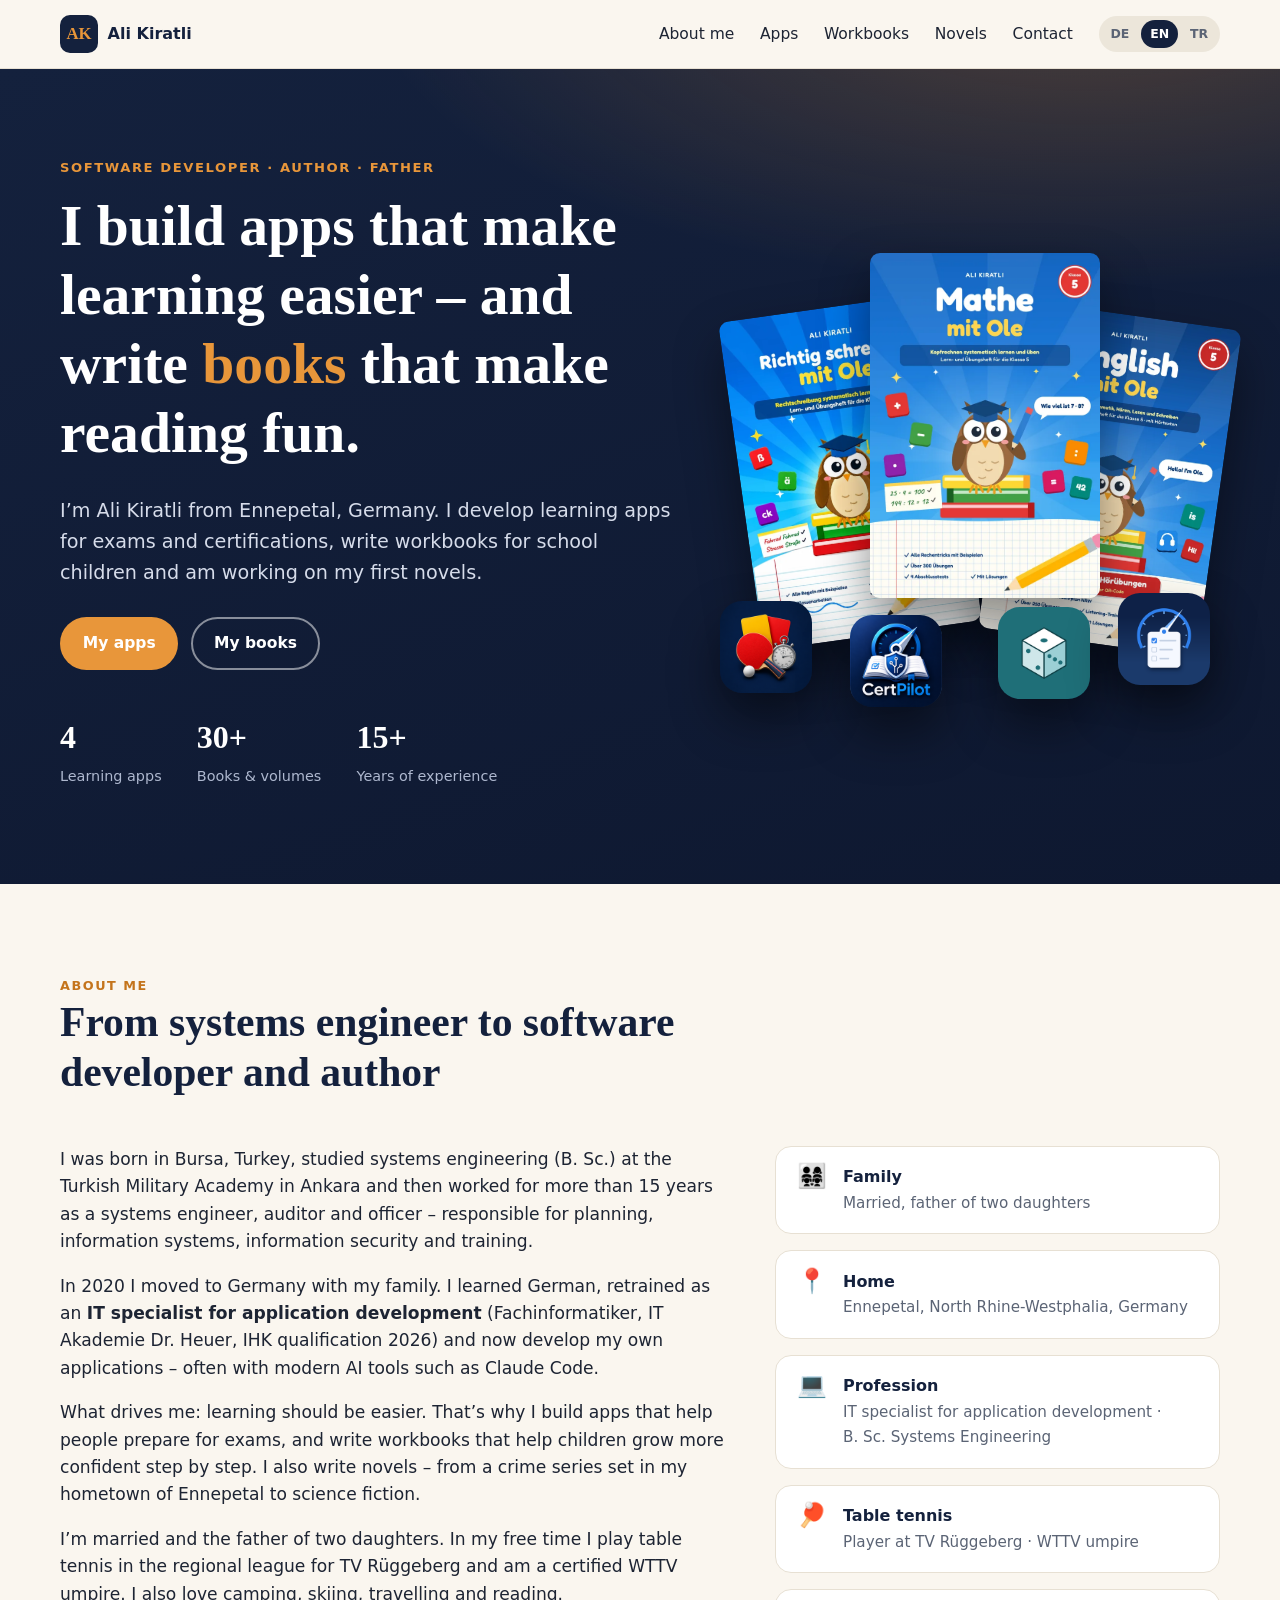
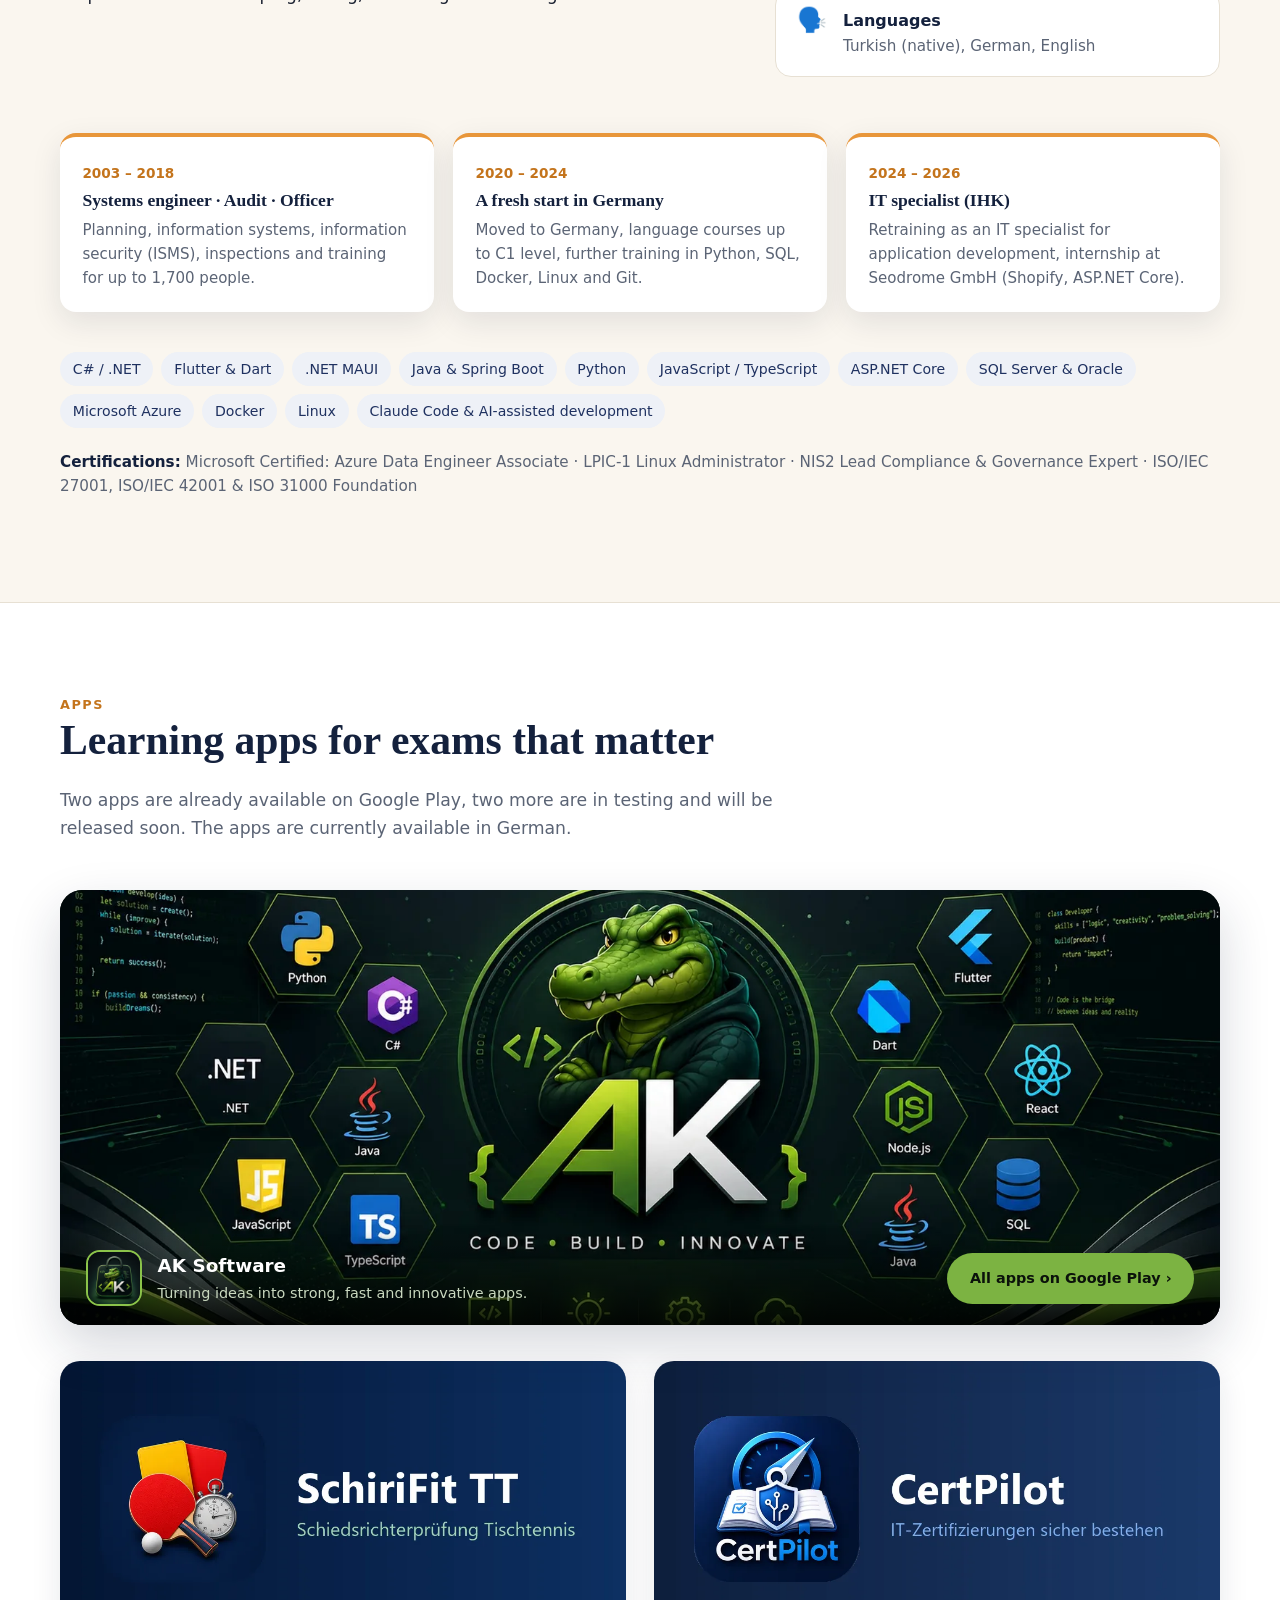
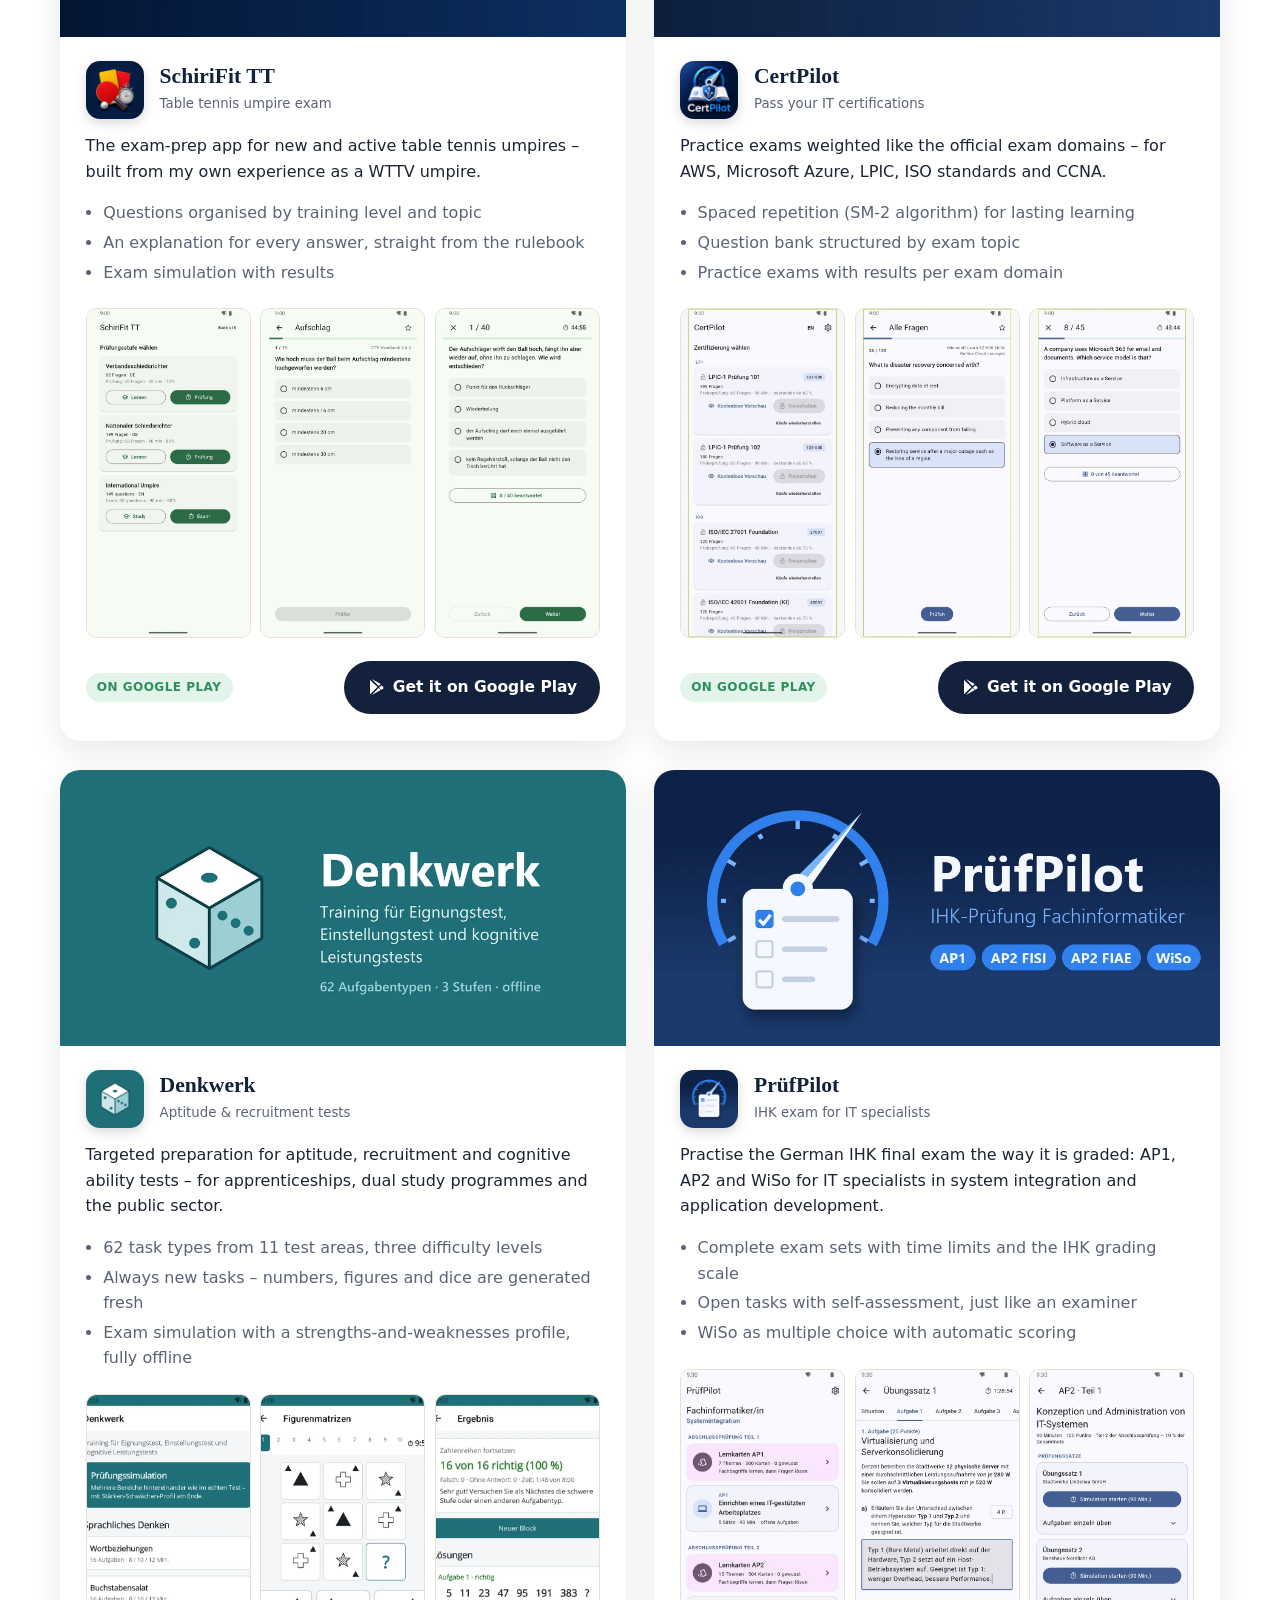
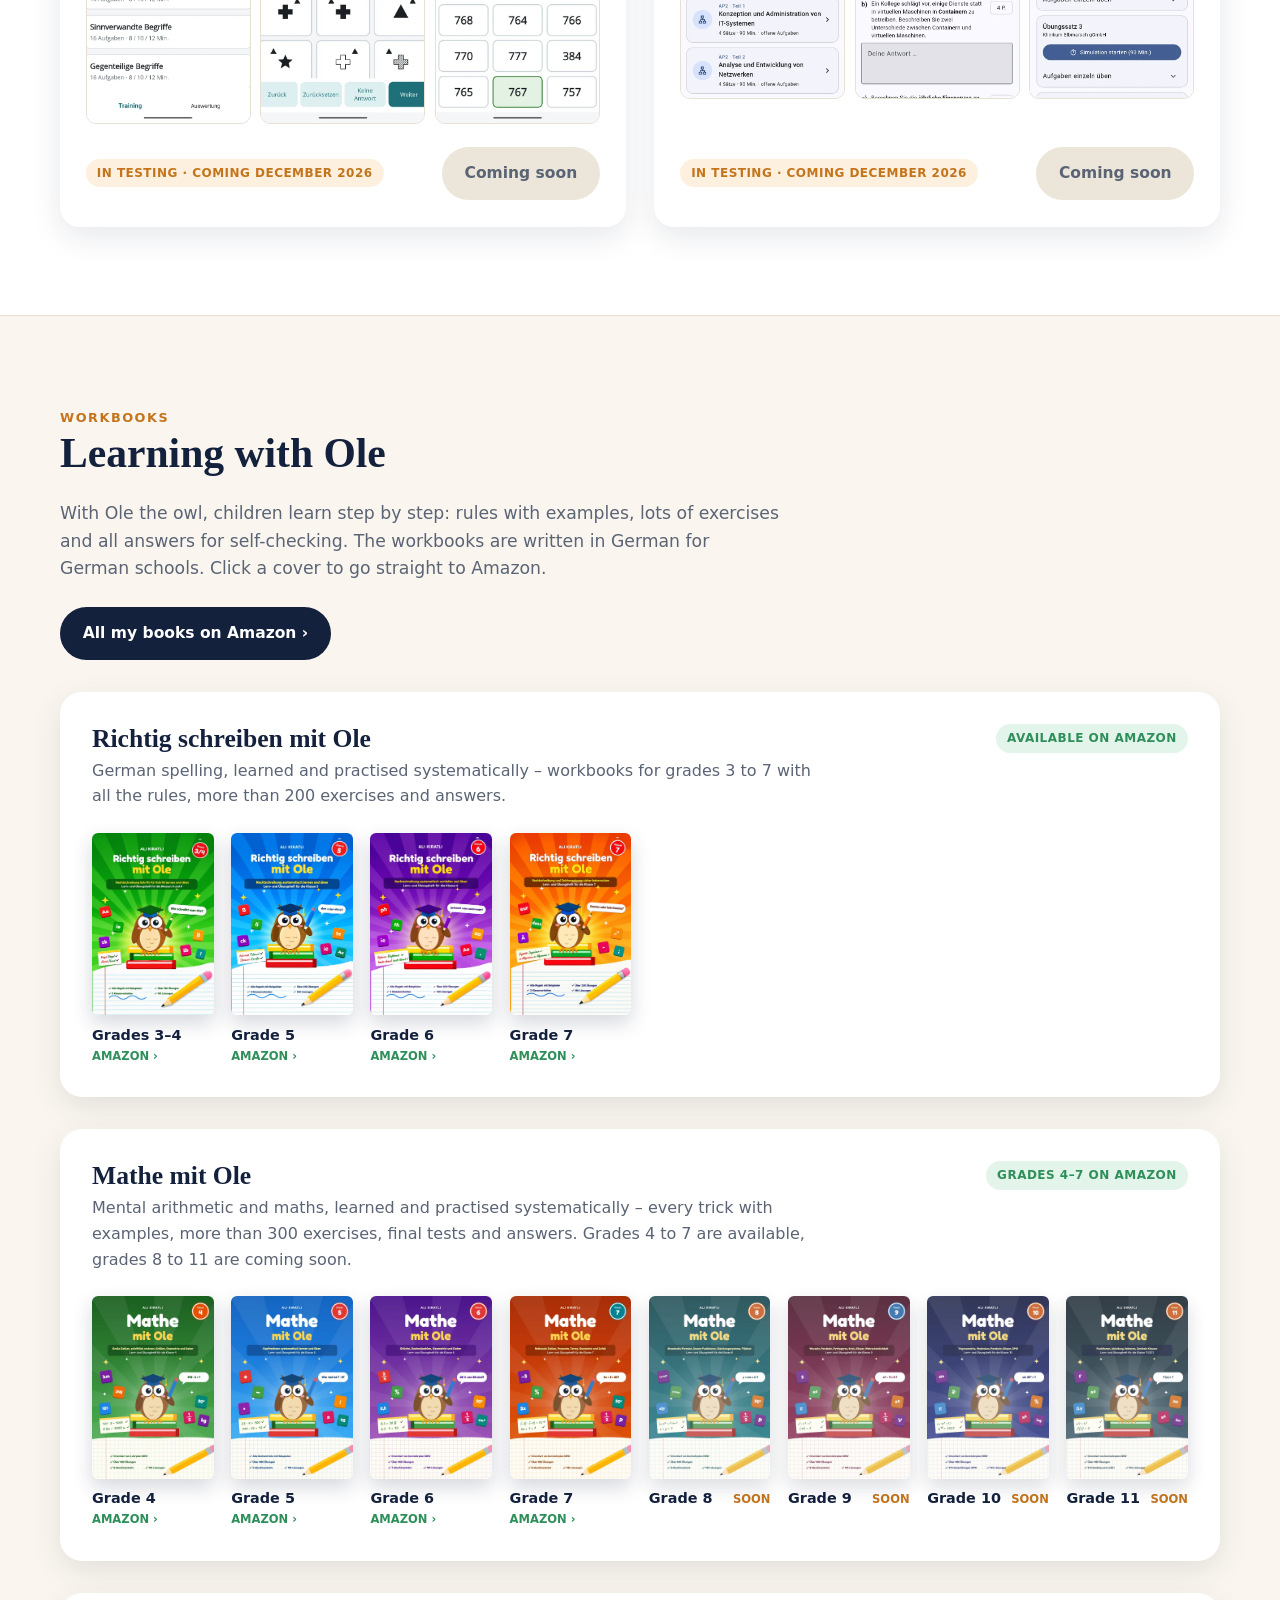
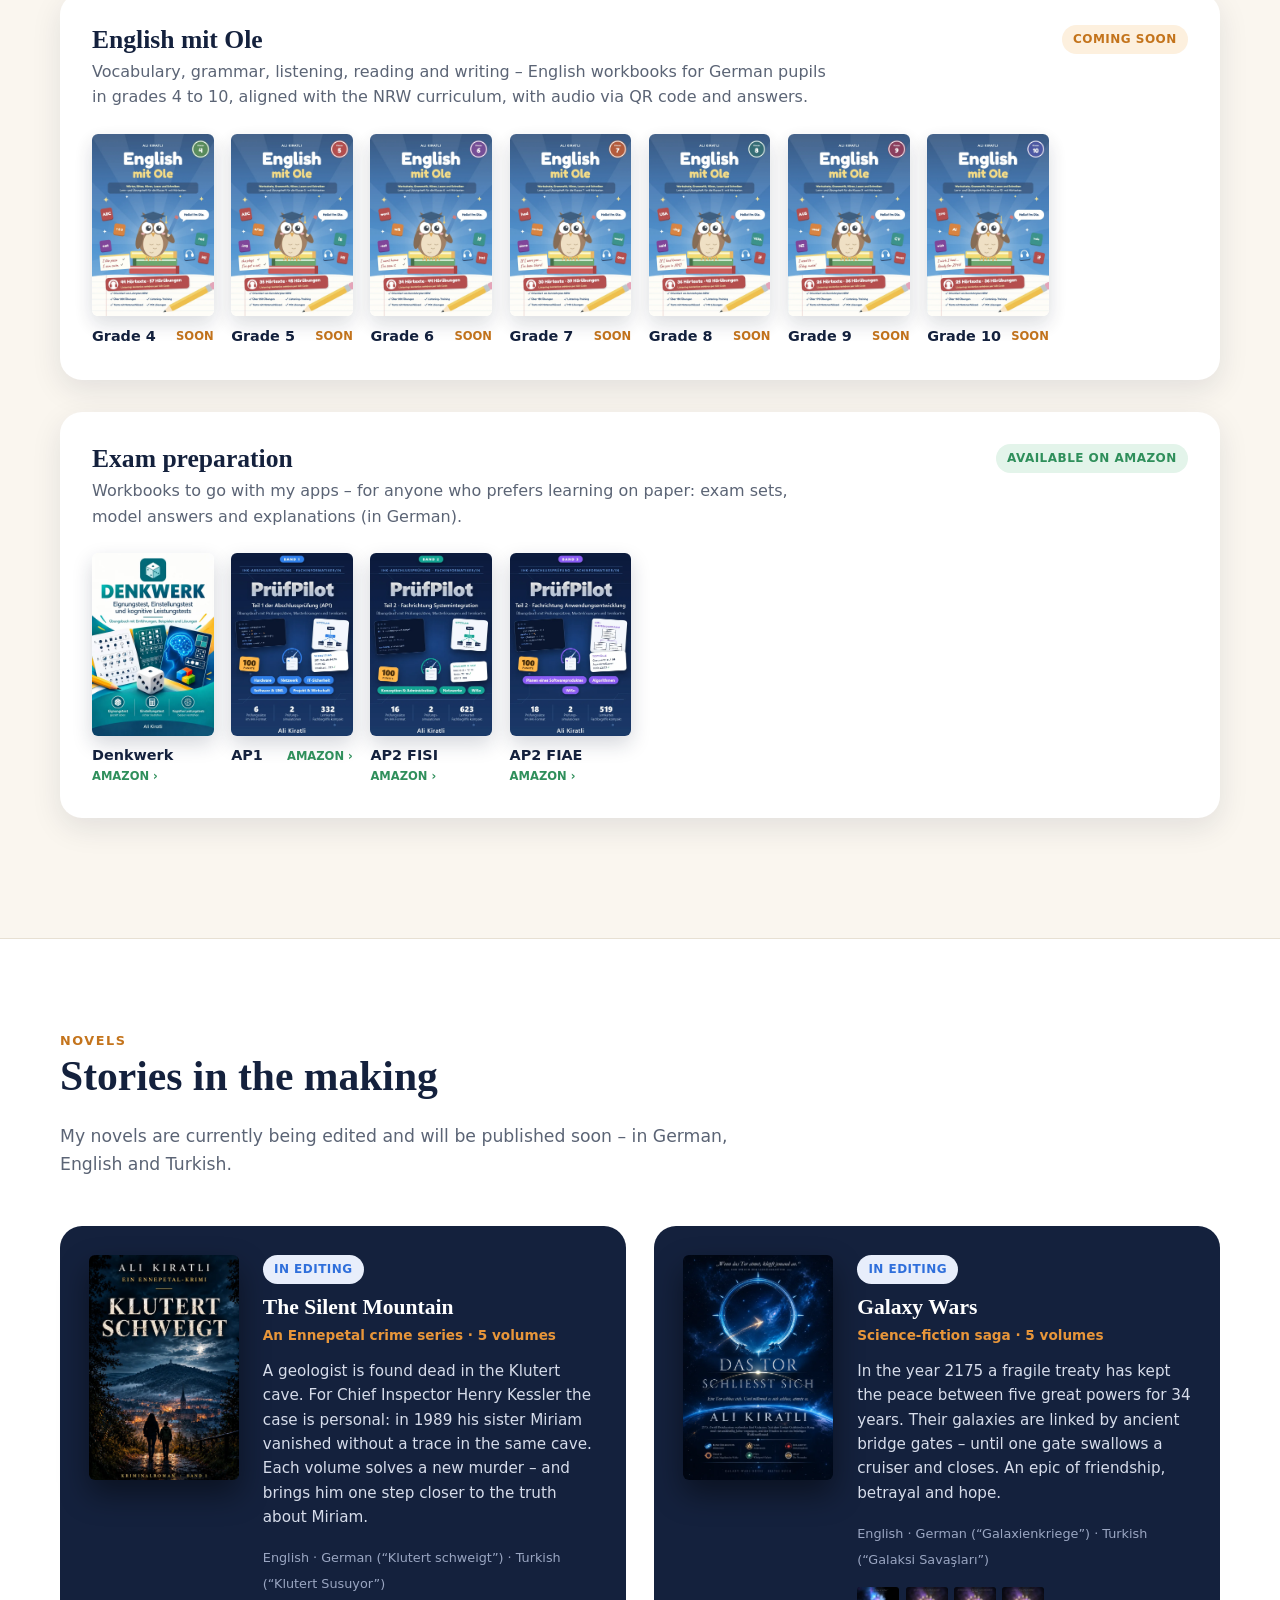
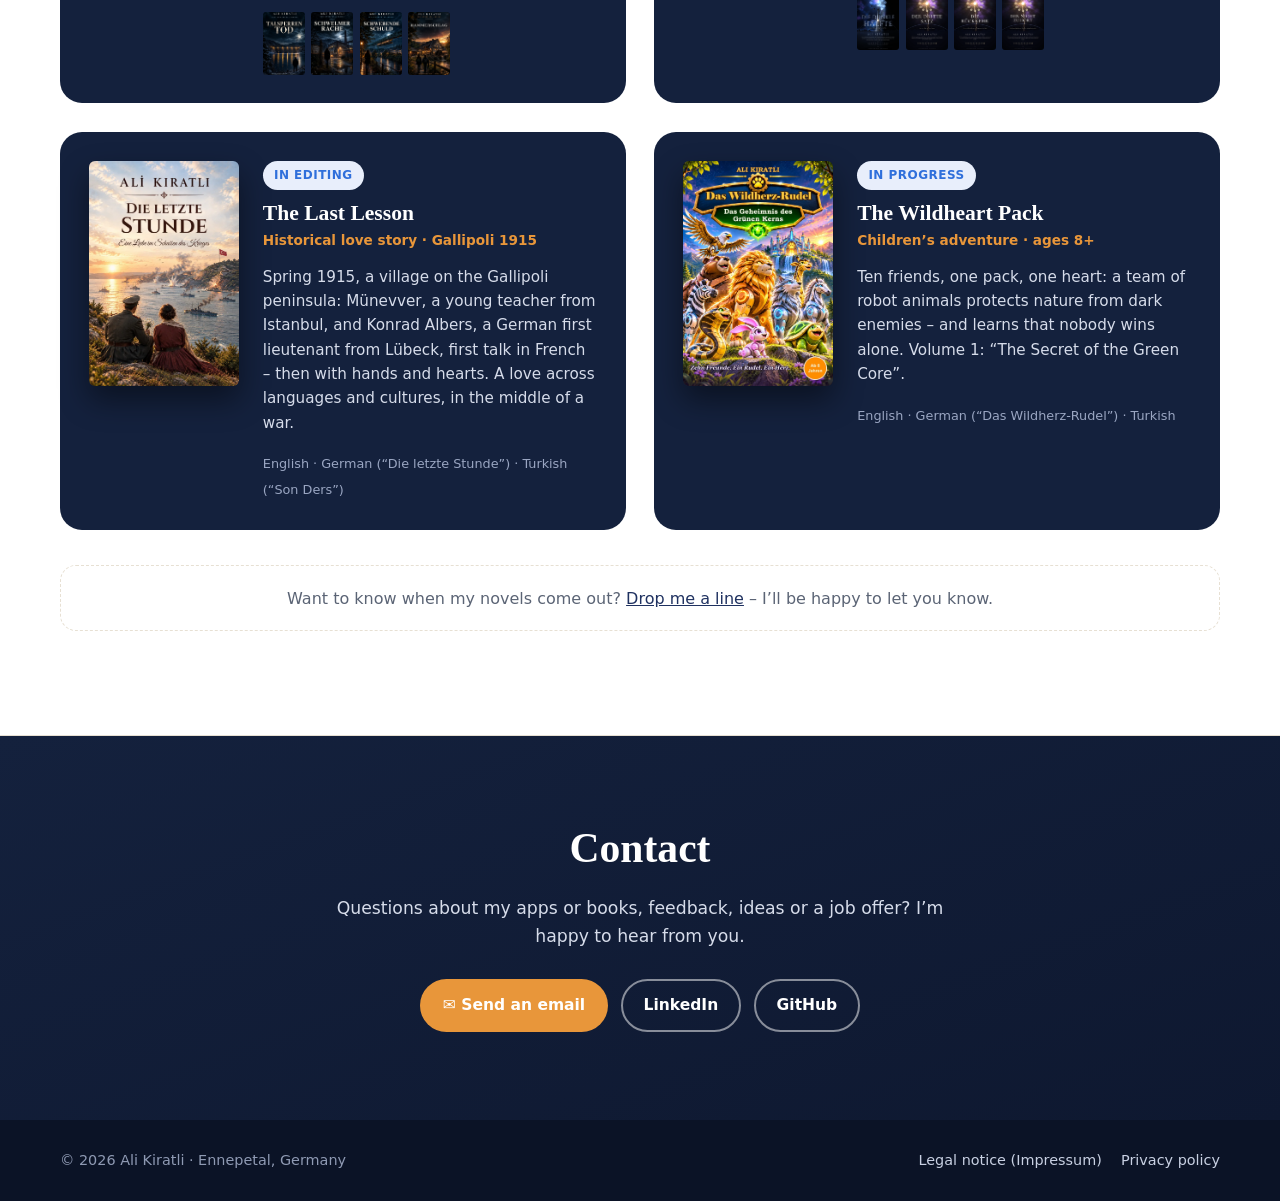
==== en/index.html @ e7790627 "Persönliche Website: Apps, Lernbücher und Romane (DE/EN/TR) Co-Authored-By: Claude Opus 5.5 <noreply" ====
<!DOCTYPE html>
<html lang="en">
<head>
  <meta charset="utf-8">
  <meta name="viewport" content="width=device-width, initial-scale=1">
  <title>Ali Kiratli – Software Developer &amp; Author</title>
  <meta name="description" content="Ali Kiratli from Ennepetal, Germany: software developer and author. Learning apps such as SchiriFit TT and CertPilot, the workbook series “Richtig schreiben mit Ole”, “Mathe mit Ole” and “English mit Ole”, and novels.">
  <meta property="og:title" content="Ali Kiratli – Software Developer & Author">
  <meta property="og:description" content="Learning apps, workbooks for school children and novels – developed and written in Ennepetal, Germany.">
  <meta property="og:image" content="../assets/img/books/mathe-5.webp">
  <link rel="icon" href="../assets/img/favicon.svg" type="image/svg+xml">
  <link rel="alternate" hreflang="de" href="../index.html">
  <link rel="alternate" hreflang="en" href="index.html">
  <link rel="alternate" hreflang="tr" href="../tr/index.html">
  <link rel="stylesheet" href="../assets/css/style.css">
</head>
<body>
<a class="skip" href="#main">Skip to content</a>

<!-- ================= HEADER ================= -->
<header class="site-header">
  <nav class="container nav" aria-label="Main navigation">
    <a href="#top" class="brand"><span class="mono">AK</span> Ali Kiratli</a>
    <div class="nav-right">
    <ul>
      <li><a href="#about">About me</a></li>
      <li><a href="#apps">Apps</a></li>
      <li><a href="#workbooks">Workbooks</a></li>
      <li><a href="#novels">Novels</a></li>
      <li><a href="#contact">Contact</a></li>
    </ul>
    <div class="lang" aria-label="Language"><a href="../index.html" lang="de">DE</a><a href="index.html" aria-current="page" lang="en">EN</a><a href="../tr/index.html" lang="tr">TR</a></div>
    <button class="nav-toggle" aria-label="Open menu" aria-expanded="false">☰</button>
    </div>
  </nav>
</header>

<main id="main">

<!-- ================= HERO ================= -->
<section class="hero" id="top">
  <div class="container hero-grid">
    <div>
      <p class="eyebrow">Software developer · Author · Father</p>
      <h1>I build apps that make learning easier – and write <span>books</span> that make reading fun.</h1>
      <p class="lead">I’m Ali Kiratli from Ennepetal, Germany. I develop learning apps for exams and certifications, write workbooks for school children and am working on my first novels.</p>
      <div class="hero-actions">
        <a href="#apps" class="btn btn-primary">My apps</a>
        <a href="#workbooks" class="btn btn-ghost">My books</a>
      </div>
      <div class="hero-stats">
        <div><strong>4</strong><span>Learning apps</span></div>
        <div><strong>30+</strong><span>Books &amp; volumes</span></div>
        <div><strong>15+</strong><span>Years of experience</span></div>
      </div>
    </div>
    <div class="hero-collage" aria-hidden="true">
      <img class="c1" src="../assets/img/books/rs-5.webp" alt="">
      <img class="c2" src="../assets/img/books/mathe-5.webp" alt="">
      <img class="c3" src="../assets/img/books/english-5.webp" alt="">
      <img class="app a1" src="../assets/img/apps/schirifit-icon.png" alt="">
      <img class="app a2" src="../assets/img/apps/certpilot-icon.png" alt="">
      <img class="app a3" src="../assets/img/apps/denkwerk-icon.png" alt="">
      <img class="app a4" src="../assets/img/apps/prufpilot-icon.png" alt="">
    </div>
  </div>
</section>

<!-- ================= ABOUT ================= -->
<section id="about">
  <div class="container">
    <div class="section-head reveal">
      <span class="kicker">About me</span>
      <h2>From systems engineer to software developer and author</h2>
    </div>
    <div class="about-grid">
      <div class="about-text reveal">
        <p>I was born in Bursa, Turkey, studied systems engineering (B.&nbsp;Sc.) at the Turkish Military Academy in Ankara and then worked for more than 15 years as a systems engineer, auditor and officer – responsible for planning, information systems, information security and training.</p>
        <p>In 2020 I moved to Germany with my family. I learned German, retrained as an <strong>IT specialist for application development</strong> (Fachinformatiker, IT Akademie Dr. Heuer, IHK qualification 2026) and now develop my own applications – often with modern AI tools such as Claude Code.</p>
        <p>What drives me: learning should be easier. That’s why I build apps that help people prepare for exams, and write workbooks that help children grow more confident step by step. I also write novels – from a crime series set in my hometown of Ennepetal to science fiction.</p>
        <p>I’m married and the father of two daughters. In my free time I play table tennis in the regional league for TV Rüggeberg and am a certified WTTV umpire. I also love camping, skiing, travelling and reading.</p>
      </div>
      <div class="facts reveal">
        <div class="fact"><span class="ic">👨‍👩‍👧‍👧</span><div><strong>Family</strong><span>Married, father of two daughters</span></div></div>
        <div class="fact"><span class="ic">📍</span><div><strong>Home</strong><span>Ennepetal, North Rhine-Westphalia, Germany</span></div></div>
        <div class="fact"><span class="ic">💻</span><div><strong>Profession</strong><span>IT specialist for application development · B.&nbsp;Sc. Systems Engineering</span></div></div>
        <div class="fact"><span class="ic">🏓</span><div><strong>Table tennis</strong><span>Player at TV Rüggeberg · WTTV umpire</span></div></div>
        <div class="fact"><span class="ic">🗣️</span><div><strong>Languages</strong><span>Turkish (native), German, English</span></div></div>
      </div>
    </div>

    <div class="timeline">
      <div class="tl reveal"><time>2003 – 2018</time><h3>Systems engineer · Audit · Officer</h3><p>Planning, information systems, information security (ISMS), inspections and training for up to 1,700 people.</p></div>
      <div class="tl reveal"><time>2020 – 2024</time><h3>A fresh start in Germany</h3><p>Moved to Germany, language courses up to C1 level, further training in Python, SQL, Docker, Linux and Git.</p></div>
      <div class="tl reveal"><time>2024 – 2026</time><h3>IT specialist (IHK)</h3><p>Retraining as an IT specialist for application development, internship at Seodrome GmbH (Shopify, ASP.NET Core).</p></div>
    </div>

    <div class="skills reveal" aria-label="Skills">
      <span>C# / .NET</span><span>Flutter &amp; Dart</span><span>.NET MAUI</span><span>Java &amp; Spring Boot</span>
      <span>Python</span><span>JavaScript / TypeScript</span><span>ASP.NET Core</span><span>SQL Server &amp; Oracle</span>
      <span>Microsoft Azure</span><span>Docker</span><span>Linux</span><span>Claude Code &amp; AI-assisted development</span>
    </div>
    <p class="certs reveal"><strong>Certifications:</strong> Microsoft Certified: Azure Data Engineer Associate · LPIC-1 Linux Administrator · NIS2 Lead Compliance &amp; Governance Expert · ISO/IEC 27001, ISO/IEC 42001 &amp; ISO 31000 Foundation</p>
  </div>
</section>

<!-- ================= APPS ================= -->
<section id="apps" class="alt">
  <div class="container">
    <div class="section-head reveal">
      <span class="kicker">Apps</span>
      <h2>Learning apps for exams that matter</h2>
      <p>Two apps are already available on Google Play, two more are in testing and will be released soon. The apps are currently available in German.</p>
    </div>

    <a class="dev-banner reveal" href="https://play.google.com/store/apps/dev?id=8219610526764782425" target="_blank" rel="noopener">
      <img src="../assets/img/apps/dev-header.webp" alt="AK Software – Code, Build, Innovate" loading="lazy">
      <div class="dev-info">
        <img src="../assets/img/apps/dev-logo.png" alt="" loading="lazy">
        <div><strong>AK Software</strong><span>Turning ideas into strong, fast and innovative apps.</span></div>
        <span class="btn">All apps on Google Play ›</span>
      </div>
    </a>

    <div class="apps-grid">
      <!-- SchiriFit TT -->
      <article class="app-card reveal">
        <img class="app-banner" src="../assets/img/apps/schirifit-banner.webp" alt="SchiriFit TT – table tennis umpire exam" loading="lazy">
        <div class="app-body">
          <div class="app-title">
            <img src="../assets/img/apps/schirifit-icon.png" alt="" loading="lazy">
            <div><h3>SchiriFit TT</h3><small>Table tennis umpire exam</small></div>
          </div>
          <p>The exam-prep app for new and active table tennis umpires – built from my own experience as a WTTV umpire.</p>
          <ul>
            <li>Questions organised by training level and topic</li>
            <li>An explanation for every answer, straight from the rulebook</li>
            <li>Exam simulation with results</li>
          </ul>
          <div class="shots">
            <img src="../assets/img/apps/schirifit-s1.webp" alt="SchiriFit TT: levels" loading="lazy">
            <img src="../assets/img/apps/schirifit-s2.webp" alt="SchiriFit TT: learning" loading="lazy">
            <img src="../assets/img/apps/schirifit-s3.webp" alt="SchiriFit TT: exam" loading="lazy">
          </div>
          <div class="app-foot">
            <span class="badge badge-live">On Google Play</span>
            <a class="btn btn-dark" href="https://play.google.com/store/apps/details?id=com.alikiratli.schirifitt" target="_blank" rel="noopener">
              <svg viewBox="0 0 24 24" fill="currentColor" aria-hidden="true"><path d="M4 2.5v19l10-9.5L4 2.5zm11.4 8.2 2.9-2.8L6.5 1.3l8.9 9.4zm0 2.6-8.9 9.4 11.8-6.6-2.9-2.8zm6-1.9-2.4-1.4-3 2.9 3 2.9 2.4-1.4c.8-.5.8-1.6 0-3z"/></svg>
              Get it on Google Play
            </a>
          </div>
        </div>
      </article>

      <!-- CertPilot -->
      <article class="app-card reveal">
        <img class="app-banner" src="../assets/img/apps/certpilot-banner.webp" alt="CertPilot – pass your IT certifications" loading="lazy">
        <div class="app-body">
          <div class="app-title">
            <img src="../assets/img/apps/certpilot-icon.png" alt="" loading="lazy">
            <div><h3>CertPilot</h3><small>Pass your IT certifications</small></div>
          </div>
          <p>Practice exams weighted like the official exam domains – for AWS, Microsoft Azure, LPIC, ISO standards and CCNA.</p>
          <ul>
            <li>Spaced repetition (SM-2 algorithm) for lasting learning</li>
            <li>Question bank structured by exam topic</li>
            <li>Practice exams with results per exam domain</li>
          </ul>
          <div class="shots">
            <img src="../assets/img/apps/certpilot-s1.webp" alt="CertPilot: certifications" loading="lazy">
            <img src="../assets/img/apps/certpilot-s2.webp" alt="CertPilot: learning" loading="lazy">
            <img src="../assets/img/apps/certpilot-s3.webp" alt="CertPilot: exam" loading="lazy">
          </div>
          <div class="app-foot">
            <span class="badge badge-live">On Google Play</span>
            <a class="btn btn-dark" href="https://play.google.com/store/apps/details?id=de.certpilot.certpilot" target="_blank" rel="noopener">
              <svg viewBox="0 0 24 24" fill="currentColor" aria-hidden="true"><path d="M4 2.5v19l10-9.5L4 2.5zm11.4 8.2 2.9-2.8L6.5 1.3l8.9 9.4zm0 2.6-8.9 9.4 11.8-6.6-2.9-2.8zm6-1.9-2.4-1.4-3 2.9 3 2.9 2.4-1.4c.8-.5.8-1.6 0-3z"/></svg>
              Get it on Google Play
            </a>
          </div>
        </div>
      </article>

      <!-- Denkwerk -->
      <article class="app-card reveal">
        <img class="app-banner" src="../assets/img/apps/denkwerk-banner.webp" alt="Denkwerk – aptitude test training" loading="lazy">
        <div class="app-body">
          <div class="app-title">
            <img src="../assets/img/apps/denkwerk-icon.png" alt="" loading="lazy">
            <div><h3>Denkwerk</h3><small>Aptitude &amp; recruitment tests</small></div>
          </div>
          <p>Targeted preparation for aptitude, recruitment and cognitive ability tests – for apprenticeships, dual study programmes and the public sector.</p>
          <ul>
            <li>62 task types from 11 test areas, three difficulty levels</li>
            <li>Always new tasks – numbers, figures and dice are generated fresh</li>
            <li>Exam simulation with a strengths-and-weaknesses profile, fully offline</li>
          </ul>
          <div class="shots">
            <img src="../assets/img/apps/denkwerk-s1.webp" alt="Denkwerk: start" loading="lazy">
            <img src="../assets/img/apps/denkwerk-s2.webp" alt="Denkwerk: task" loading="lazy">
            <img src="../assets/img/apps/denkwerk-s3.webp" alt="Denkwerk: result" loading="lazy">
          </div>
          <div class="app-foot">
            <span class="badge badge-soon">In testing · coming December 2026</span>
            <!-- After release replace with:
            <a class="btn btn-dark" href="https://play.google.com/store/apps/details?id=de.denkwerk.app" target="_blank" rel="noopener">Get it on Google Play</a> -->
            <span class="btn btn-disabled">Coming soon</span>
          </div>
        </div>
      </article>

      <!-- PrüfPilot -->
      <article class="app-card reveal">
        <img class="app-banner" src="../assets/img/apps/prufpilot-banner.webp" alt="PrüfPilot – IHK exam for IT specialists" loading="lazy">
        <div class="app-body">
          <div class="app-title">
            <img src="../assets/img/apps/prufpilot-icon.png" alt="" loading="lazy">
            <div><h3>PrüfPilot</h3><small>IHK exam for IT specialists</small></div>
          </div>
          <p>Practise the German IHK final exam the way it is graded: AP1, AP2 and WiSo for IT specialists in system integration and application development.</p>
          <ul>
            <li>Complete exam sets with time limits and the IHK grading scale</li>
            <li>Open tasks with self-assessment, just like an examiner</li>
            <li>WiSo as multiple choice with automatic scoring</li>
          </ul>
          <div class="shots">
            <img src="../assets/img/apps/prufpilot-s1.webp" alt="PrüfPilot: start" loading="lazy">
            <img src="../assets/img/apps/prufpilot-s2.webp" alt="PrüfPilot: task" loading="lazy">
            <img src="../assets/img/apps/prufpilot-s3.webp" alt="PrüfPilot: exam sets" loading="lazy">
          </div>
          <div class="app-foot">
            <span class="badge badge-soon">In testing · coming December 2026</span>
            <!-- After release replace with:
            <a class="btn btn-dark" href="https://play.google.com/store/apps/details?id=de.pruefpilot.pruefpilot" target="_blank" rel="noopener">Get it on Google Play</a> -->
            <span class="btn btn-disabled">Coming soon</span>
          </div>
        </div>
      </article>
    </div>
  </div>
</section>

<!-- ================= WORKBOOKS ================= -->
<section id="workbooks">
  <div class="container">
    <div class="section-head reveal">
      <span class="kicker">Workbooks</span>
      <h2>Learning with Ole</h2>
      <p>With Ole the owl, children learn step by step: rules with examples, lots of exercises and all answers for self-checking. The workbooks are written in German for German schools. Click a cover to go straight to Amazon.</p>
    </div>

    <p class="reveal" style="margin:-1.5rem 0 2rem"><a class="btn btn-dark" href="https://www.amazon.de/stores/author/B0HNXRCQNM/allbooks" target="_blank" rel="noopener">All my books on Amazon ›</a></p>

    <!-- Richtig schreiben mit Ole -->
    <div class="series reveal">
      <div class="series-head">
        <div>
          <h3>Richtig schreiben mit Ole</h3>
          <p>German spelling, learned and practised systematically – workbooks for grades 3 to 7 with all the rules, more than 200 exercises and answers.</p>
        </div>
        <span class="badge badge-live">Available on Amazon</span>
      </div>
      <div class="covers">
        <a class="cover" href="https://www.amazon.de/dp/B0HQ5HKKGM" target="_blank" rel="noopener"><img src="../assets/img/books/rs-3-4.webp" alt="Richtig schreiben mit Ole – grades 3–4" loading="lazy"><span class="cap">Grades 3–4 <em>AMAZON ›</em></span></a>
        <a class="cover" href="https://www.amazon.de/dp/B0HQ585RS4" target="_blank" rel="noopener"><img src="../assets/img/books/rs-5.webp" alt="Richtig schreiben mit Ole – grade 5" loading="lazy"><span class="cap">Grade 5 <em>AMAZON ›</em></span></a>
        <a class="cover" href="https://www.amazon.de/dp/B0HQY8XVKL" target="_blank" rel="noopener"><img src="../assets/img/books/rs-6.webp" alt="Richtig schreiben mit Ole – grade 6" loading="lazy"><span class="cap">Grade 6 <em>AMAZON ›</em></span></a>
        <a class="cover" href="https://www.amazon.de/dp/B0HQY9NMVP" target="_blank" rel="noopener"><img src="../assets/img/books/rs-7.webp" alt="Richtig schreiben mit Ole – grade 7" loading="lazy"><span class="cap">Grade 7 <em>AMAZON ›</em></span></a>
      </div>
    </div>

    <!-- Mathe mit Ole -->
    <div class="series reveal">
      <div class="series-head">
        <div>
          <h3>Mathe mit Ole</h3>
          <p>Mental arithmetic and maths, learned and practised systematically – every trick with examples, more than 300 exercises, final tests and answers. Grades 4 to 7 are available, grades 8 to 11 are coming soon.</p>
        </div>
        <span class="badge badge-live">Grades 4–7 on Amazon</span>
      </div>
      <div class="covers">
        <a class="cover" href="https://www.amazon.de/dp/B0HRVQH3DS" target="_blank" rel="noopener"><img src="../assets/img/books/mathe-4.webp" alt="Mathe mit Ole – grade 4" loading="lazy"><span class="cap">Grade 4 <em>AMAZON ›</em></span></a>
        <a class="cover" href="https://www.amazon.de/dp/B0HRVHYV1J" target="_blank" rel="noopener"><img src="../assets/img/books/mathe-5.webp" alt="Mathe mit Ole – grade 5" loading="lazy"><span class="cap">Grade 5 <em>AMAZON ›</em></span></a>
        <a class="cover" href="https://www.amazon.de/dp/B0HSM9DJZQ" target="_blank" rel="noopener"><img src="../assets/img/books/mathe-6.webp" alt="Mathe mit Ole – grade 6" loading="lazy"><span class="cap">Grade 6 <em>AMAZON ›</em></span></a>
        <a class="cover" href="https://www.amazon.de/dp/B0HSM4L9Q2" target="_blank" rel="noopener"><img src="../assets/img/books/mathe-7.webp" alt="Mathe mit Ole – grade 7" loading="lazy"><span class="cap">Grade 7 <em>AMAZON ›</em></span></a>
        <div class="cover soon"><img src="../assets/img/books/mathe-8.webp" alt="Mathe mit Ole – grade 8" loading="lazy"><span class="cap">Grade 8 <em>SOON</em></span></div>
        <div class="cover soon"><img src="../assets/img/books/mathe-9.webp" alt="Mathe mit Ole – grade 9" loading="lazy"><span class="cap">Grade 9 <em>SOON</em></span></div>
        <div class="cover soon"><img src="../assets/img/books/mathe-10.webp" alt="Mathe mit Ole – grade 10" loading="lazy"><span class="cap">Grade 10 <em>SOON</em></span></div>
        <div class="cover soon"><img src="../assets/img/books/mathe-11.webp" alt="Mathe mit Ole – grade 11" loading="lazy"><span class="cap">Grade 11 <em>SOON</em></span></div>
      </div>
    </div>

    <!-- English mit Ole -->
    <div class="series reveal">
      <div class="series-head">
        <div>
          <h3>English mit Ole</h3>
          <p>Vocabulary, grammar, listening, reading and writing – English workbooks for German pupils in grades 4 to 10, aligned with the NRW curriculum, with audio via QR code and answers.</p>
        </div>
        <span class="badge badge-soon">Coming soon</span>
      </div>
      <div class="covers">
        <div class="cover soon"><img src="../assets/img/books/english-4.webp" alt="English mit Ole – grade 4" loading="lazy"><span class="cap">Grade 4 <em>SOON</em></span></div>
        <div class="cover soon"><img src="../assets/img/books/english-5.webp" alt="English mit Ole – grade 5" loading="lazy"><span class="cap">Grade 5 <em>SOON</em></span></div>
        <div class="cover soon"><img src="../assets/img/books/english-6.webp" alt="English mit Ole – grade 6" loading="lazy"><span class="cap">Grade 6 <em>SOON</em></span></div>
        <div class="cover soon"><img src="../assets/img/books/english-7.webp" alt="English mit Ole – grade 7" loading="lazy"><span class="cap">Grade 7 <em>SOON</em></span></div>
        <div class="cover soon"><img src="../assets/img/books/english-8.webp" alt="English mit Ole – grade 8" loading="lazy"><span class="cap">Grade 8 <em>SOON</em></span></div>
        <div class="cover soon"><img src="../assets/img/books/english-9.webp" alt="English mit Ole – grade 9" loading="lazy"><span class="cap">Grade 9 <em>SOON</em></span></div>
        <div class="cover soon"><img src="../assets/img/books/english-10.webp" alt="English mit Ole – grade 10" loading="lazy"><span class="cap">Grade 10 <em>SOON</em></span></div>
      </div>
    </div>
    <!-- Prüfungsvorbereitung (Bücher zu den Apps) -->
    <div class="series reveal">
      <div class="series-head">
        <div>
          <h3>Exam preparation</h3>
          <p>Workbooks to go with my apps – for anyone who prefers learning on paper: exam sets, model answers and explanations (in German).</p>
        </div>
        <span class="badge badge-live">Available on Amazon</span>
      </div>
      <div class="covers">
        <a class="cover" href="https://www.amazon.de/dp/B0HN4MF4NX" target="_blank" rel="noopener"><img src="../assets/img/books/denkwerk-buch.webp" alt="Denkwerk – aptitude test" loading="lazy"><span class="cap">Denkwerk <em>AMAZON ›</em></span></a>
        <a class="cover" href="https://www.amazon.de/dp/B0HP3VSBBD" target="_blank" rel="noopener"><img src="../assets/img/books/pp-ap1.webp" alt="PrüfPilot – AP1" loading="lazy"><span class="cap">AP1 <em>AMAZON ›</em></span></a>
        <a class="cover" href="https://www.amazon.de/dp/B0HP3SCCVR" target="_blank" rel="noopener"><img src="../assets/img/books/pp-fisi.webp" alt="PrüfPilot – AP2 FISI" loading="lazy"><span class="cap">AP2 FISI <em>AMAZON ›</em></span></a>
        <a class="cover" href="https://www.amazon.de/dp/B0HPB2RX7Z" target="_blank" rel="noopener"><img src="../assets/img/books/pp-fiae.webp" alt="PrüfPilot – AP2 FIAE" loading="lazy"><span class="cap">AP2 FIAE <em>AMAZON ›</em></span></a>
      </div>
    </div>
  </div>
</section>

<!-- ================= NOVELS ================= -->
<section id="novels" class="alt">
  <div class="container">
    <div class="section-head reveal">
      <span class="kicker">Novels</span>
      <h2>Stories in the making</h2>
      <p>My novels are currently being edited and will be published soon – in German, English and Turkish.</p>
    </div>

    <div class="novels">
      <article class="novel reveal">
        <img src="../assets/img/books/klutert-1.webp" alt="The Silent Mountain (Klutert schweigt) – cover" loading="lazy">
        <div>
          <span class="badge badge-edit">In editing</span>
          <h3 style="margin-top:.7rem">The Silent Mountain</h3>
          <span class="genre">An Ennepetal crime series · 5 volumes</span>
          <p>A geologist is found dead in the Klutert cave. For Chief Inspector Henry Kessler the case is personal: in 1989 his sister Miriam vanished without a trace in the same cave. Each volume solves a new murder – and brings him one step closer to the truth about Miriam.</p>
          <span class="langs">English · German (“Klutert schweigt”) · Turkish (“Klutert Susuyor”)</span>
          <div class="vols" aria-hidden="true">
            <img src="../assets/img/books/klutert-2.webp" alt=""><img src="../assets/img/books/klutert-3.webp" alt=""><img src="../assets/img/books/klutert-4.webp" alt=""><img src="../assets/img/books/klutert-5.webp" alt="">
          </div>
        </div>
      </article>

      <article class="novel reveal">
        <img src="../assets/img/books/galaxie-1.webp" alt="Galaxy Wars – The Closing Gate – cover" loading="lazy">
        <div>
          <span class="badge badge-edit">In editing</span>
          <h3 style="margin-top:.7rem">Galaxy Wars</h3>
          <span class="genre">Science-fiction saga · 5 volumes</span>
          <p>In the year 2175 a fragile treaty has kept the peace between five great powers for 34 years. Their galaxies are linked by ancient bridge gates – until one gate swallows a cruiser and closes. An epic of friendship, betrayal and hope.</p>
          <span class="langs">English · German (“Galaxienkriege”) · Turkish (“Galaksi Savaşları”)</span>
          <div class="vols" aria-hidden="true">
            <img src="../assets/img/books/galaxie-2.webp" alt=""><img src="../assets/img/books/galaxie-3.webp" alt=""><img src="../assets/img/books/galaxie-4.webp" alt=""><img src="../assets/img/books/galaxie-5.webp" alt="">
          </div>
        </div>
      </article>

      <article class="novel reveal">
        <img src="../assets/img/books/letzte-stunde.webp" alt="The Last Lesson – cover" loading="lazy">
        <div>
          <span class="badge badge-edit">In editing</span>
          <h3 style="margin-top:.7rem">The Last Lesson</h3>
          <span class="genre">Historical love story · Gallipoli 1915</span>
          <p>Spring 1915, a village on the Gallipoli peninsula: Münevver, a young teacher from Istanbul, and Konrad Albers, a German first lieutenant from Lübeck, first talk in French – then with hands and hearts. A love across languages and cultures, in the middle of a war.</p>
          <span class="langs">English · German (“Die letzte Stunde”) · Turkish (“Son Ders”)</span>
        </div>
      </article>

      <article class="novel reveal">
        <img src="../assets/img/books/wildherz.webp" alt="The Wildheart Pack – cover" loading="lazy">
        <div>
          <span class="badge badge-edit">In progress</span>
          <h3 style="margin-top:.7rem">The Wildheart Pack</h3>
          <span class="genre">Children’s adventure · ages 8+</span>
          <p>Ten friends, one pack, one heart: a team of robot animals protects nature from dark enemies – and learns that nobody wins alone. Volume 1: “The Secret of the Green Core”.</p>
          <span class="langs">English · German (“Das Wildherz-Rudel”) · Turkish</span>
        </div>
      </article>
    </div>

    <p class="novels-note reveal">Want to know when my novels come out? <a href="#contact">Drop me a line</a> – I’ll be happy to let you know.</p>
  </div>
</section>

<!-- ================= CONTACT ================= -->
<section id="contact" class="contact">
  <div class="container">
    <h2>Contact</h2>
    <p>Questions about my apps or books, feedback, ideas or a job offer? I’m happy to hear from you.</p>
    <div class="contact-links">
      <a class="btn btn-primary" href="mailto:alikiratlide@gmail.com">✉️ Send an email</a>
      <a class="btn btn-ghost" href="https://www.linkedin.com/in/ali-k-37786b121/" target="_blank" rel="noopener">LinkedIn</a>
      <a class="btn btn-ghost" href="https://github.com/alikiratli" target="_blank" rel="noopener">GitHub</a>
    </div>
  </div>
</section>

</main>

<footer>
  <div class="container">
    <span>© <span id="year">2026</span> Ali Kiratli · Ennepetal, Germany</span>
    <span><a href="../impressum.html">Legal notice (Impressum)</a><a href="../datenschutz.html">Privacy policy</a></span>
  </div>
</footer>

<div class="lightbox" role="dialog" aria-label="Image view"><img alt=""></div>
<script src="../assets/js/main.js"></script>
</body>
</html>
---- assets/css/style.css ----
/* ==========================================================
   Ali Kiratli – Persönliche Website
   Keine externen Schriften/Tracker (DSGVO-freundlich)
   ========================================================== */
:root {
  --navy: #14213d;
  --navy-2: #1f3160;
  --ink: #1d2433;
  --muted: #5b6475;
  --cream: #faf6ef;
  --paper: #ffffff;
  --line: #e7e0d3;
  --amber: #e8963a;
  --amber-d: #c4741c;
  --green: #2f8f5b;
  --blue: #2f6fdb;
  --radius: 16px;
  --shadow: 0 10px 30px rgba(20, 33, 61, .10);
  --shadow-lg: 0 20px 50px rgba(20, 33, 61, .18);
  --serif: Georgia, "Iowan Old Style", "Palatino Linotype", Palatino, serif;
  --sans: system-ui, -apple-system, "Segoe UI", Roboto, "Helvetica Neue", Arial, sans-serif;
}

*, *::before, *::after { box-sizing: border-box; }
html { scroll-behavior: smooth; scroll-padding-top: 76px; }
body {
  margin: 0;
  font-family: var(--sans);
  color: var(--ink);
  background: var(--cream);
  line-height: 1.6;
  -webkit-font-smoothing: antialiased;
}
img { max-width: 100%; display: block; }
a { color: var(--navy-2); }
h1, h2, h3 { font-family: var(--serif); line-height: 1.2; color: var(--navy); margin: 0 0 .5em; }
h1 { font-size: clamp(2.2rem, 5vw, 3.6rem); }
h2 { font-size: clamp(1.8rem, 3.5vw, 2.6rem); }
h3 { font-size: 1.35rem; }
p { margin: 0 0 1em; }
.container { width: min(1160px, 92vw); margin: 0 auto; }
.skip { position: absolute; left: -999px; }
.skip:focus { left: 1rem; top: 1rem; background: #fff; padding: .5rem 1rem; z-index: 100; }

/* ---------- Header ---------- */
.site-header {
  position: sticky; top: 0; z-index: 50;
  background: rgba(250, 246, 239, .92);
  backdrop-filter: blur(10px);
  border-bottom: 1px solid var(--line);
}
.nav { display: flex; align-items: center; justify-content: space-between; height: 68px; }
.brand { display: flex; align-items: center; gap: .6rem; text-decoration: none; color: var(--navy); font-weight: 700; }
.brand .mono {
  width: 38px; height: 38px; border-radius: 10px; display: grid; place-items: center;
  background: var(--navy); color: var(--amber); font-family: var(--serif); font-size: 1.05rem;
}
.nav ul { list-style: none; display: flex; gap: 1.6rem; margin: 0; padding: 0; }
.nav ul a { text-decoration: none; color: var(--ink); font-weight: 500; font-size: .97rem; }
.nav ul a:hover { color: var(--amber-d); }
.nav-toggle { display: none; background: none; border: 0; font-size: 1.6rem; cursor: pointer; color: var(--navy); }

/* ---------- Buttons & badges ---------- */
.btn {
  display: inline-flex; align-items: center; gap: .5rem;
  padding: .75rem 1.3rem; border-radius: 999px; font-weight: 600;
  text-decoration: none; border: 2px solid transparent; transition: .2s; font-size: .97rem;
}
.btn-primary { background: var(--amber); color: #fff; }
.btn-primary:hover { background: var(--amber-d); }
.btn-ghost { border-color: rgba(255,255,255,.5); color: #fff; }
.btn-ghost:hover { background: rgba(255,255,255,.12); }
.btn-dark { background: var(--navy); color: #fff; }
.btn-dark:hover { background: var(--navy-2); }
.btn-disabled { background: #ece6da; color: var(--muted); cursor: default; }
.btn svg { width: 18px; height: 18px; }

.badge {
  display: inline-block; font-size: .75rem; font-weight: 700; letter-spacing: .04em;
  text-transform: uppercase; padding: .3rem .7rem; border-radius: 999px;
}
.badge-live { background: #e3f4ea; color: var(--green); }
.badge-soon { background: #fdf0de; color: var(--amber-d); }
.badge-edit { background: #e8eefb; color: var(--blue); }

/* ---------- Hero ---------- */
.hero {
  background:
    radial-gradient(1200px 500px at 85% -10%, rgba(232,150,58,.28), transparent 60%),
    linear-gradient(160deg, var(--navy) 0%, #0e1830 100%);
  color: #fff; padding: 5.5rem 0 6rem; overflow: hidden;
}
.hero-grid { display: grid; grid-template-columns: 1.1fr .9fr; gap: 3rem; align-items: center; }
.hero h1 { color: #fff; }
.hero h1 span { color: var(--amber); }
.hero .lead { font-size: 1.2rem; color: #d6dcea; max-width: 34em; }
.hero .eyebrow { color: var(--amber); font-weight: 700; letter-spacing: .12em; text-transform: uppercase; font-size: .82rem; }
.hero-actions { display: flex; gap: .8rem; flex-wrap: wrap; margin-top: 1.8rem; }
.hero-stats { display: flex; gap: 2.2rem; margin-top: 2.6rem; flex-wrap: wrap; }
.hero-stats strong { display: block; font-family: var(--serif); font-size: 2rem; color: #fff; }
.hero-stats span { color: #aeb8cf; font-size: .9rem; }

.hero-collage { position: relative; height: 440px; }
.hero-collage img {
  position: absolute; border-radius: 10px; box-shadow: 0 25px 50px rgba(0,0,0,.45);
  transition: transform .4s;
}
.hero-collage .c1 { width: 44%; left: 4%; top: 12%; transform: rotate(-8deg); }
.hero-collage .c2 { width: 46%; left: 30%; top: 0; z-index: 2; }
.hero-collage .c3 { width: 44%; right: 0; top: 14%; transform: rotate(8deg); }
.hero-collage .app {
  width: 92px; height: 92px; border-radius: 22px; z-index: 3;
}
.hero-collage .a1 { left: 0; bottom: 0; }
.hero-collage .a2 { left: 26%; bottom: -14px; }
.hero-collage .a3 { right: 26%; bottom: -6px; }
.hero-collage .a4 { right: 2%; bottom: 8px; }

/* ---------- Sections ---------- */
section { padding: 5.5rem 0; }
.section-head { max-width: 720px; margin-bottom: 3rem; }
.section-head .kicker { color: var(--amber-d); font-weight: 700; letter-spacing: .12em; text-transform: uppercase; font-size: .8rem; }
.section-head p { color: var(--muted); font-size: 1.08rem; }
.alt { background: var(--paper); border-top: 1px solid var(--line); border-bottom: 1px solid var(--line); }

/* ---------- About ---------- */
.about-grid { display: grid; grid-template-columns: 1.2fr .8fr; gap: 3rem; }
.about-text p { font-size: 1.07rem; }
.facts { display: grid; gap: 1rem; }
.fact {
  background: var(--paper); border: 1px solid var(--line); border-radius: var(--radius);
  padding: 1.1rem 1.3rem; display: flex; gap: 1rem; align-items: flex-start;
}
.fact .ic { font-size: 1.5rem; line-height: 1; }
.fact strong { display: block; color: var(--navy); }
.fact span { color: var(--muted); font-size: .95rem; }

.timeline { margin-top: 3.5rem; display: grid; grid-template-columns: repeat(3, 1fr); gap: 1.2rem; }
.tl {
  background: var(--paper); border-radius: var(--radius); padding: 1.4rem;
  border-top: 4px solid var(--amber); box-shadow: var(--shadow);
}
.tl time { color: var(--amber-d); font-weight: 700; font-size: .85rem; }
.tl h3 { font-size: 1.1rem; margin: .3rem 0 .4rem; }
.tl p { color: var(--muted); font-size: .94rem; margin: 0; }

.skills { margin-top: 2.5rem; display: flex; flex-wrap: wrap; gap: .5rem; }
.skills span {
  background: #eef1f7; color: var(--navy-2); padding: .35rem .8rem; border-radius: 999px;
  font-size: .88rem; font-weight: 500;
}
.certs { margin-top: 1.4rem; color: var(--muted); font-size: .95rem; }
.certs strong { color: var(--navy); }

/* ---------- Apps ---------- */
.apps-grid { display: grid; grid-template-columns: repeat(2, 1fr); gap: 1.8rem; }
.app-card {
  background: var(--paper); border-radius: 20px; overflow: hidden;
  box-shadow: var(--shadow); display: flex; flex-direction: column; transition: .25s;
}
.app-card:hover { transform: translateY(-4px); box-shadow: var(--shadow-lg); }
.app-banner { aspect-ratio: 1024 / 500; object-fit: cover; width: 100%; }
.app-body { padding: 1.5rem 1.6rem 1.7rem; display: flex; flex-direction: column; flex: 1; }
.app-title { display: flex; gap: 1rem; align-items: center; margin-bottom: .9rem; }
.app-title img { width: 58px; height: 58px; border-radius: 14px; box-shadow: 0 4px 12px rgba(0,0,0,.15); }
.app-title h3 { margin: 0; }
.app-title small { color: var(--muted); }
.app-body ul { padding-left: 1.1rem; color: var(--muted); margin: 0 0 1.2rem; }
.app-body ul li { margin-bottom: .25rem; }
.shots { display: grid; grid-template-columns: repeat(3, 1fr); gap: .6rem; margin: 0 0 1.4rem; }
.shots img {
  border-radius: 10px; border: 1px solid var(--line); aspect-ratio: 9 / 18; object-fit: cover;
  object-position: top; cursor: zoom-in; width: 100%;
}
.app-foot { margin-top: auto; display: flex; align-items: center; justify-content: space-between; gap: 1rem; flex-wrap: wrap; }
.tech { font-size: .82rem; color: var(--muted); }

/* ---------- Books ---------- */
.series {
  background: var(--paper); border-radius: 22px; padding: 2rem; box-shadow: var(--shadow);
  margin-bottom: 2rem;
}
.series-head { display: flex; justify-content: space-between; align-items: flex-start; gap: 1.5rem; flex-wrap: wrap; margin-bottom: 1.5rem; }
.series-head h3 { font-size: 1.6rem; margin-bottom: .2rem; }
.series-head p { color: var(--muted); margin: 0; max-width: 46em; }
.covers { display: grid; grid-template-columns: repeat(auto-fill, minmax(118px, 1fr)); gap: 1.1rem; }
.cover { text-decoration: none; color: inherit; display: block; }
.cover img {
  border-radius: 6px; box-shadow: 0 8px 20px rgba(20,33,61,.18); aspect-ratio: 2 / 3;
  object-fit: cover; width: 100%; transition: .25s;
}
a.cover:hover img { transform: translateY(-5px) rotate(-1deg); box-shadow: 0 16px 30px rgba(20,33,61,.28); }
.cover .cap { flex-wrap: wrap; gap: 0 .4rem; display: flex; justify-content: space-between; align-items: center; margin-top: .55rem; font-size: .9rem; font-weight: 600; color: var(--navy); }
.cover .cap em { white-space: nowrap; font-style: normal; font-size: .72rem; font-weight: 700; color: var(--green); }
.cover.soon img { filter: saturate(.75); opacity: .85; }
.cover.soon .cap em { color: var(--amber-d); }

/* ---------- Novels ---------- */
.novels { display: grid; grid-template-columns: repeat(2, 1fr); gap: 1.8rem; }
.novel {
  background: var(--navy); color: #d6dcea; border-radius: 22px; padding: 1.8rem;
  display: grid; grid-template-columns: 150px 1fr; gap: 1.5rem; align-items: start;
}
.novel img { border-radius: 6px; box-shadow: 0 14px 30px rgba(0,0,0,.45); aspect-ratio: 2 / 3; object-fit: cover; }
.novel h3 { color: #fff; margin-bottom: .2rem; }
.novel .genre { color: var(--amber); font-size: .85rem; font-weight: 600; margin-bottom: .8rem; display: block; }
.novel p { font-size: .95rem; }
.novel .vols { display: flex; gap: .4rem; margin-top: 1rem; }
.novel .vols img { width: 42px; border-radius: 3px; box-shadow: none; }
.langs { font-size: .8rem; color: #9aa6c2; }
.novels-note {
  margin-top: 2.2rem; text-align: center; color: var(--muted);
  background: var(--paper); border: 1px dashed var(--line); border-radius: var(--radius); padding: 1.2rem;
}

/* ---------- Contact ---------- */
.contact {
  background: linear-gradient(160deg, var(--navy), #0e1830); color: #d6dcea; text-align: center;
}
.contact h2 { color: #fff; }
.contact p { max-width: 38em; margin: 0 auto 1.8rem; font-size: 1.08rem; }
.contact-links { display: flex; justify-content: center; gap: .8rem; flex-wrap: wrap; }

/* ---------- Footer ---------- */
footer { background: #0b1326; color: #8f9ab3; padding: 1.8rem 0; font-size: .9rem; }
footer .container { display: flex; justify-content: space-between; flex-wrap: wrap; gap: 1rem; }
footer a { color: #c8d0e2; text-decoration: none; margin-left: 1.2rem; }
footer a:hover { color: var(--amber); }

/* ---------- Lightbox ---------- */
.lightbox {
  position: fixed; inset: 0; background: rgba(8,12,24,.88); display: none;
  place-items: center; z-index: 200; cursor: zoom-out; padding: 2rem;
}
.lightbox.open { display: grid; }
.lightbox img { max-height: 90vh; max-width: 92vw; border-radius: 12px; }

/* ---------- Legal pages ---------- */
.legal { padding: 4rem 0; max-width: 760px; }
.legal h1 { font-size: 2.2rem; }
.legal h2 { font-size: 1.3rem; margin-top: 2rem; }

/* ---------- Reveal ---------- */
.js .reveal { opacity: 0; transform: translateY(22px); transition: opacity .7s ease, transform .7s ease; }
.js .reveal.in { opacity: 1; transform: none; }
@media (prefers-reduced-motion: reduce) {
  .js .reveal { opacity: 1; transform: none; transition: none; }
  html { scroll-behavior: auto; }
}

/* ---------- Responsive ---------- */
@media (max-width: 960px) {
  .hero-grid, .about-grid { grid-template-columns: 1fr; }
  .hero-collage { height: 360px; max-width: 480px; margin: 1rem auto 0; width: 100%; }
  .timeline { grid-template-columns: 1fr; }
  .apps-grid, .novels { grid-template-columns: 1fr; }
}
@media (max-width: 760px) {
  .nav-toggle { display: block; }
  .nav ul {
    position: absolute; top: 68px; left: 0; right: 0; background: var(--cream);
    flex-direction: column; gap: 0; border-bottom: 1px solid var(--line); display: none;
  }
  .nav ul.open { display: flex; }
  .nav ul a { display: block; padding: .9rem 4vw; }
  section { padding: 4rem 0; }
  .novel { grid-template-columns: 1fr; }
  .novel > img { max-width: 200px; }
  .series { padding: 1.3rem; }
  .covers { grid-template-columns: repeat(2, 1fr); }
  .hero-collage .app { width: 64px; height: 64px; border-radius: 16px; }
}

/* ---------- Sprachwahl ---------- */
.nav-right { display: flex; align-items: center; gap: 1.6rem; }
.lang { display: flex; gap: .2rem; background: #ece6da; border-radius: 999px; padding: .2rem; }
.lang a {
  text-decoration: none; font-size: .78rem; font-weight: 700; color: var(--muted);
  padding: .28rem .55rem; border-radius: 999px;
}
.lang a[aria-current] { background: var(--navy); color: #fff; }

/* ---------- Entwickler-Banner (Google Play) ---------- */
.dev-banner {
  position: relative; border-radius: 22px; overflow: hidden; margin-bottom: 2.2rem;
  box-shadow: var(--shadow-lg); display: block; color: #fff; text-decoration: none;
  aspect-ratio: 16 / 6; background: #0b120b;
}
.dev-banner > img { width: 100%; height: 100%; object-fit: cover; transition: transform .6s; }
.dev-banner:hover > img { transform: scale(1.03); }
.dev-banner .dev-info {
  position: absolute; left: 0; right: 0; bottom: 0; padding: 1.2rem 1.6rem;
  display: flex; align-items: center; gap: 1rem; flex-wrap: wrap;
  background: linear-gradient(transparent, rgba(0,0,0,.85));
}
.dev-banner .dev-info img { width: 56px; height: 56px; border-radius: 14px; border: 2px solid #8bc34a; }
.dev-banner strong { display: block; font-size: 1.15rem; }
.dev-banner span { color: #c9d8bf; font-size: .9rem; }
.dev-banner .btn { margin-left: auto; background: #7cb342; color: #0b120b; }
@media (max-width: 760px) {
  .dev-banner { aspect-ratio: 16 / 9; }
  .dev-banner .dev-info { padding: .9rem; }
  .dev-banner .btn { margin-left: 0; }
  .nav-right { gap: .8rem; }
}
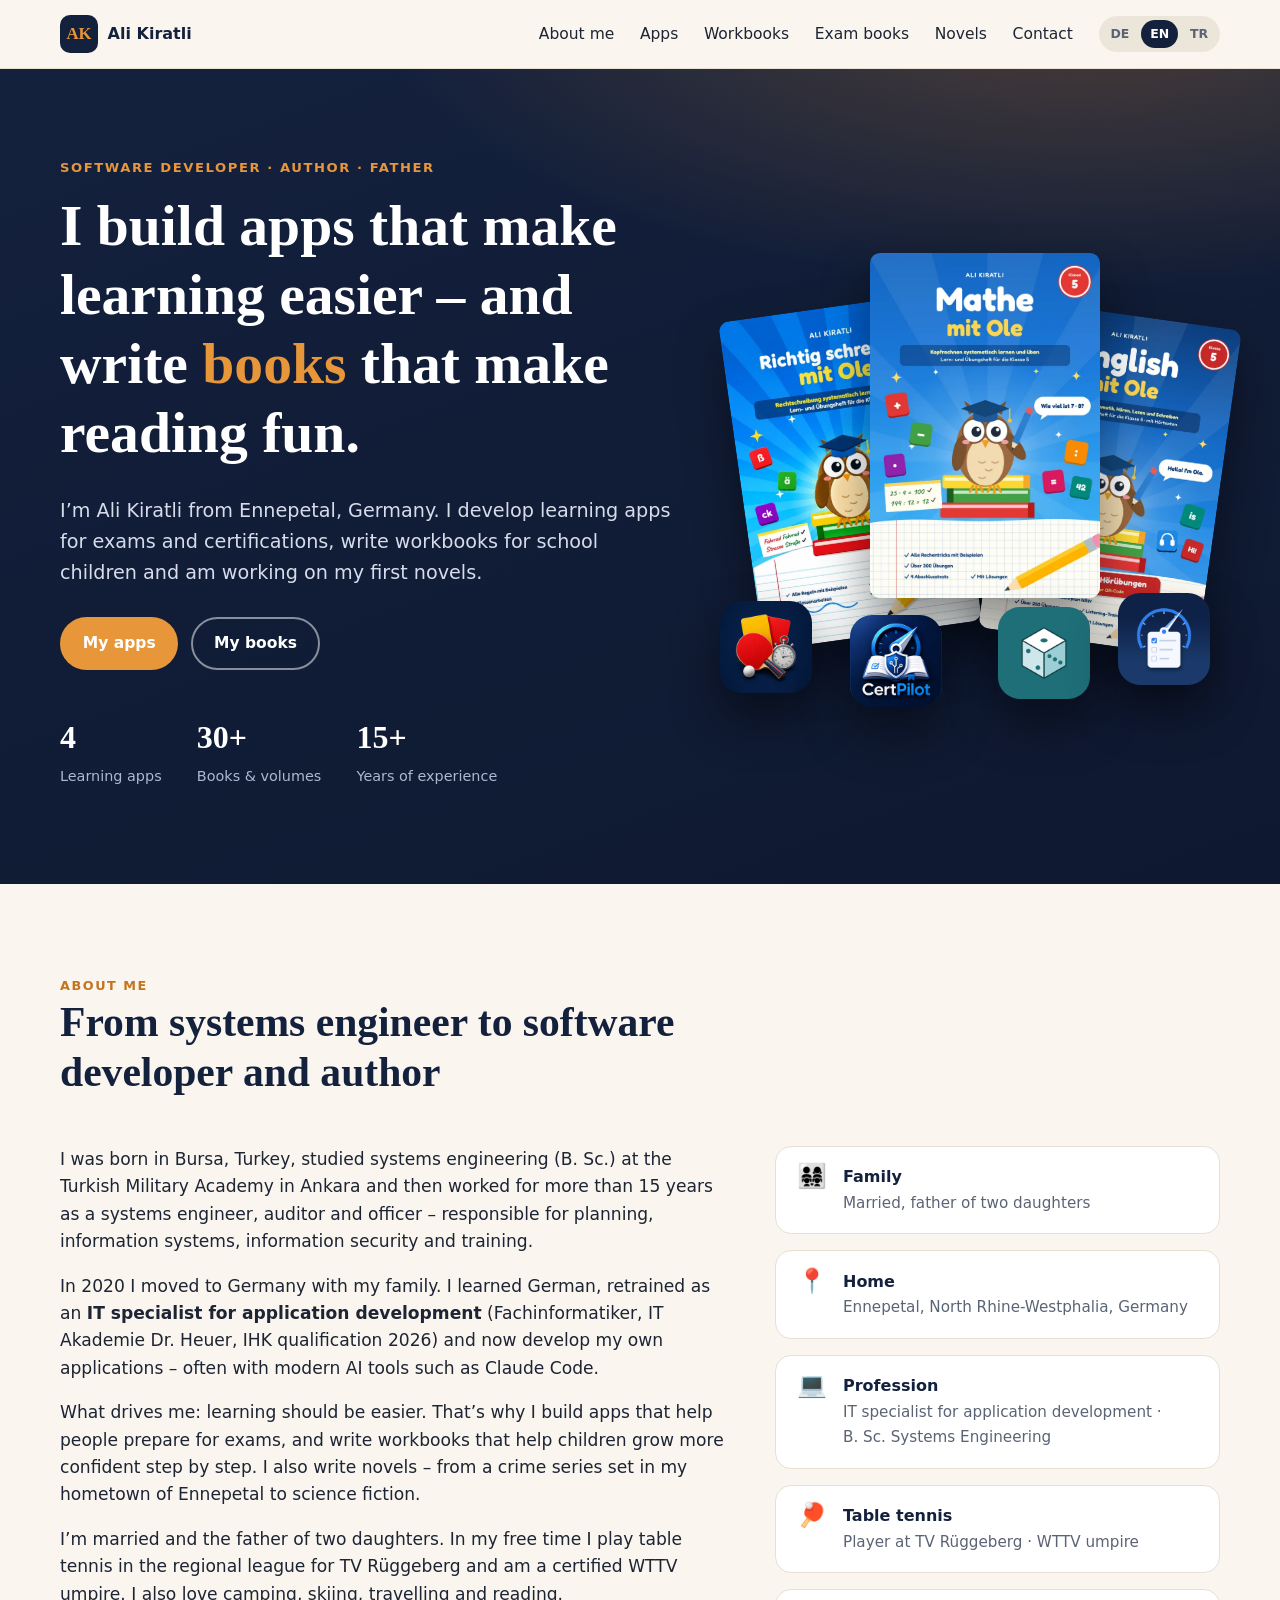
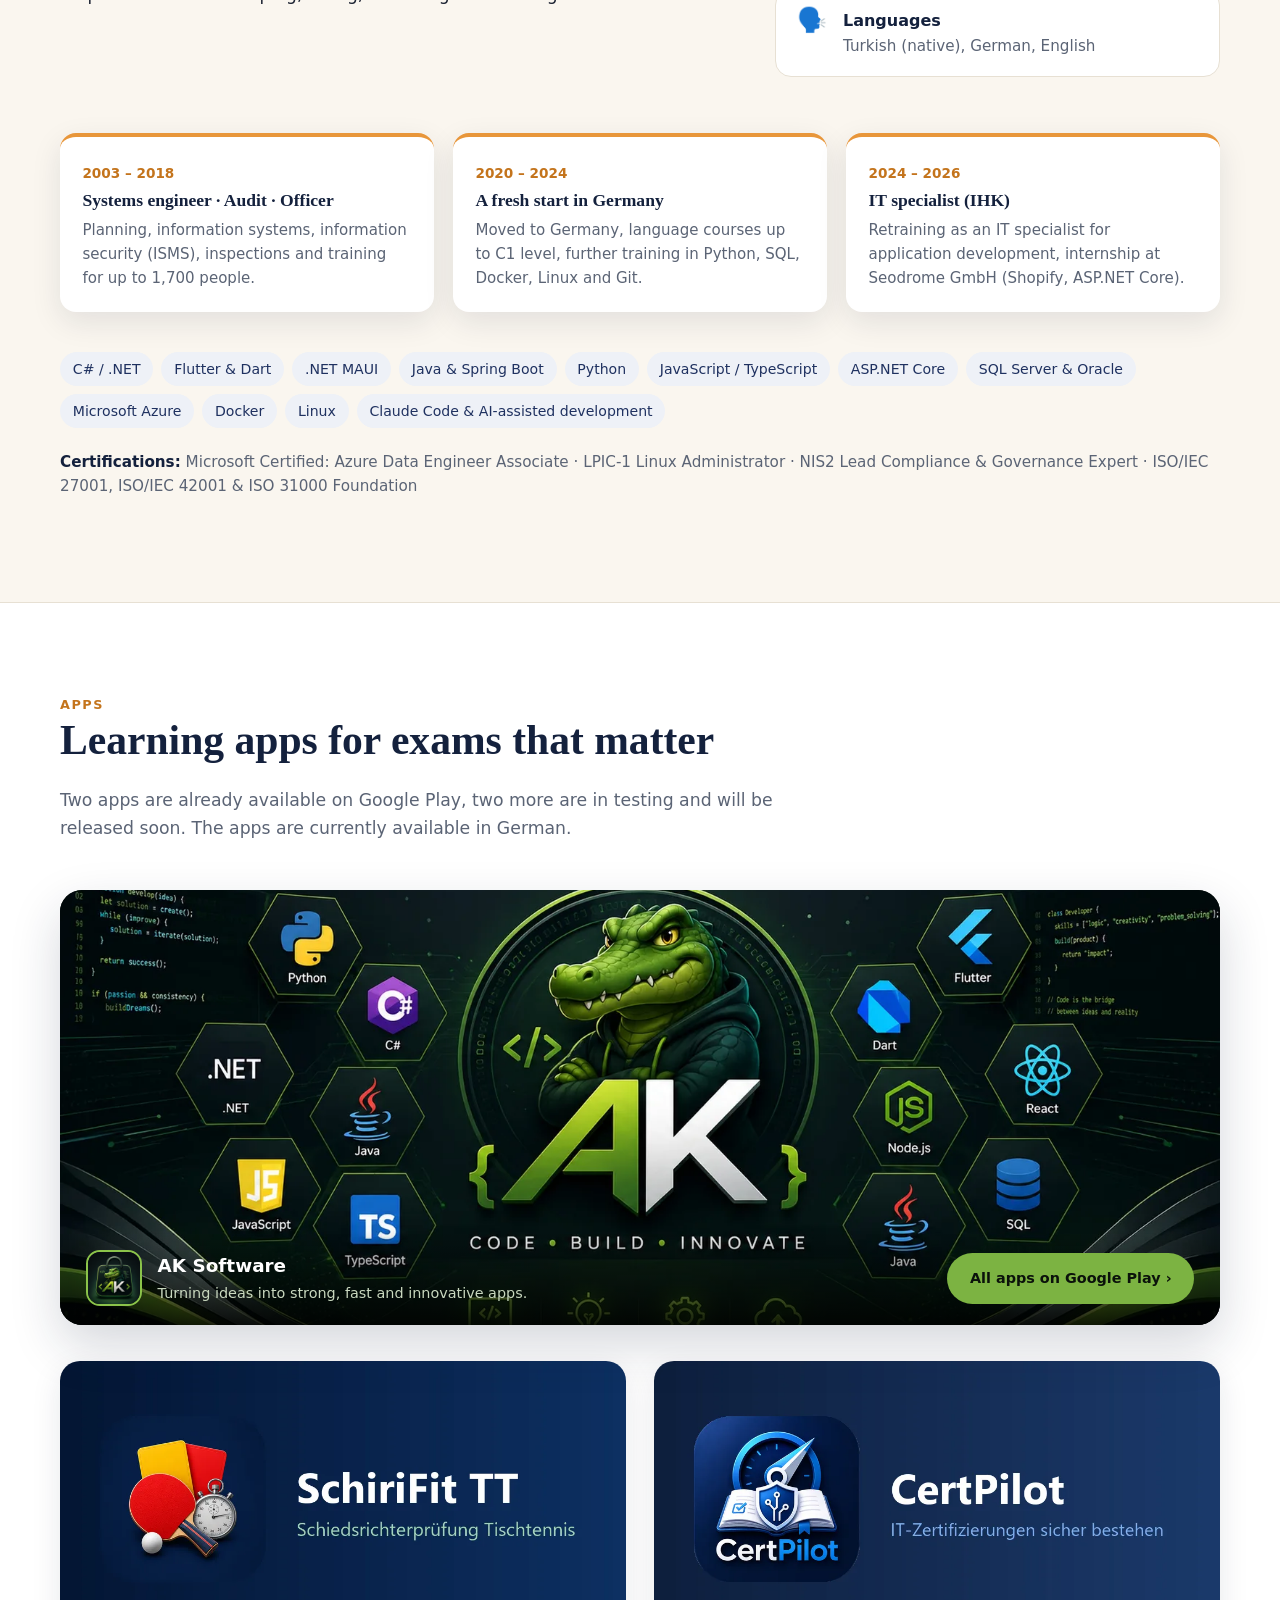
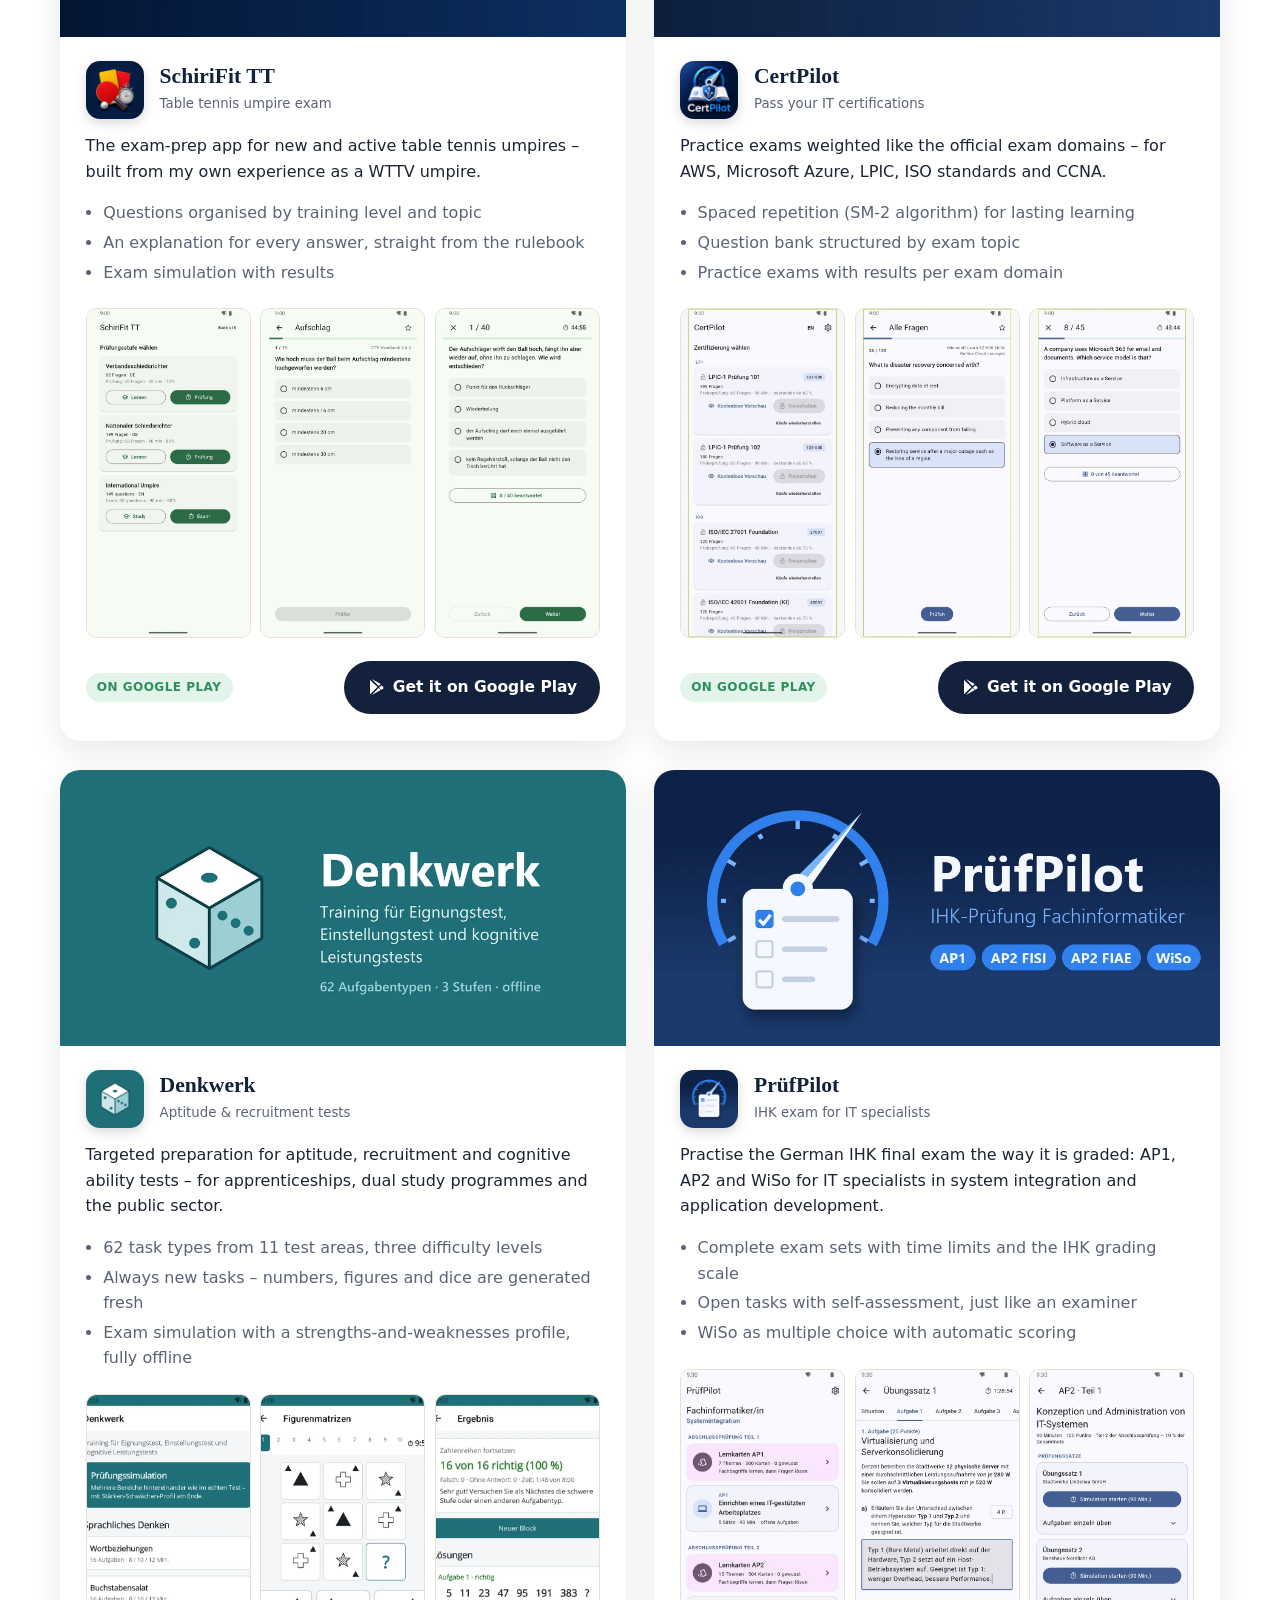
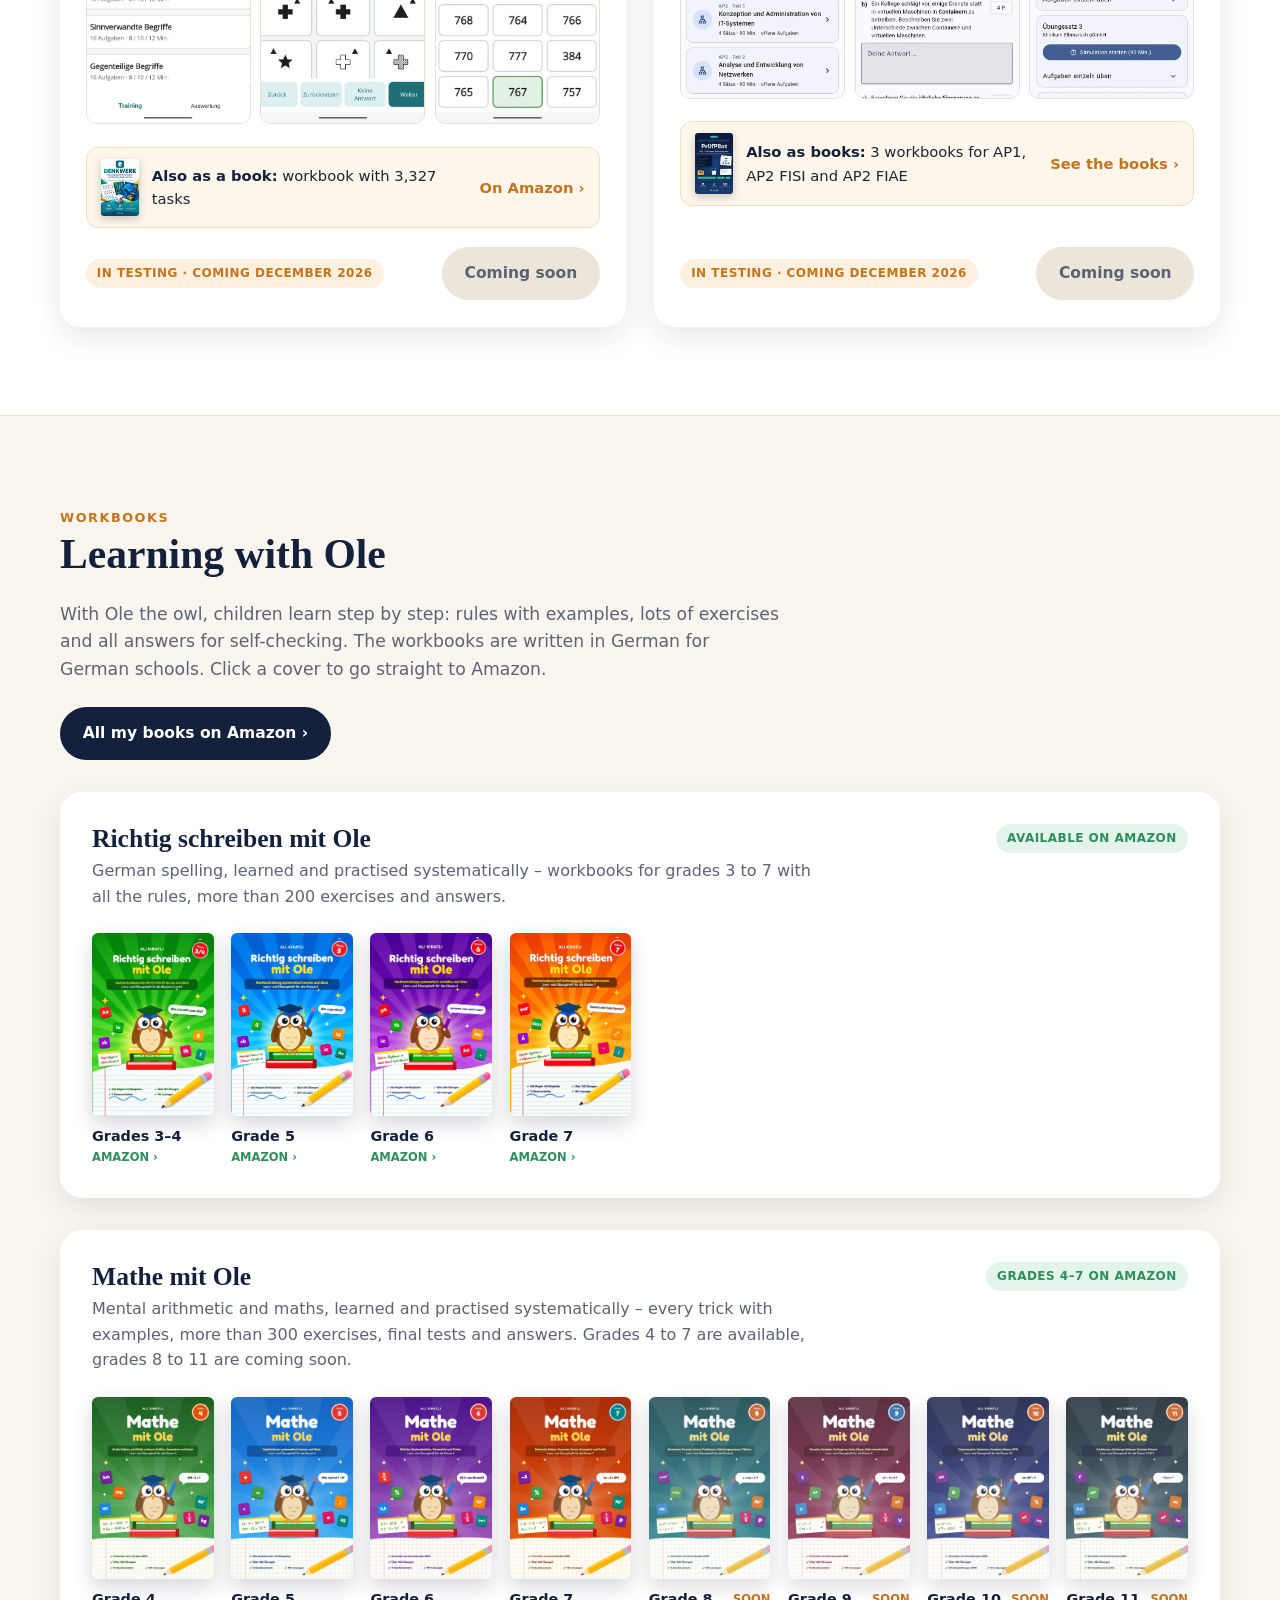
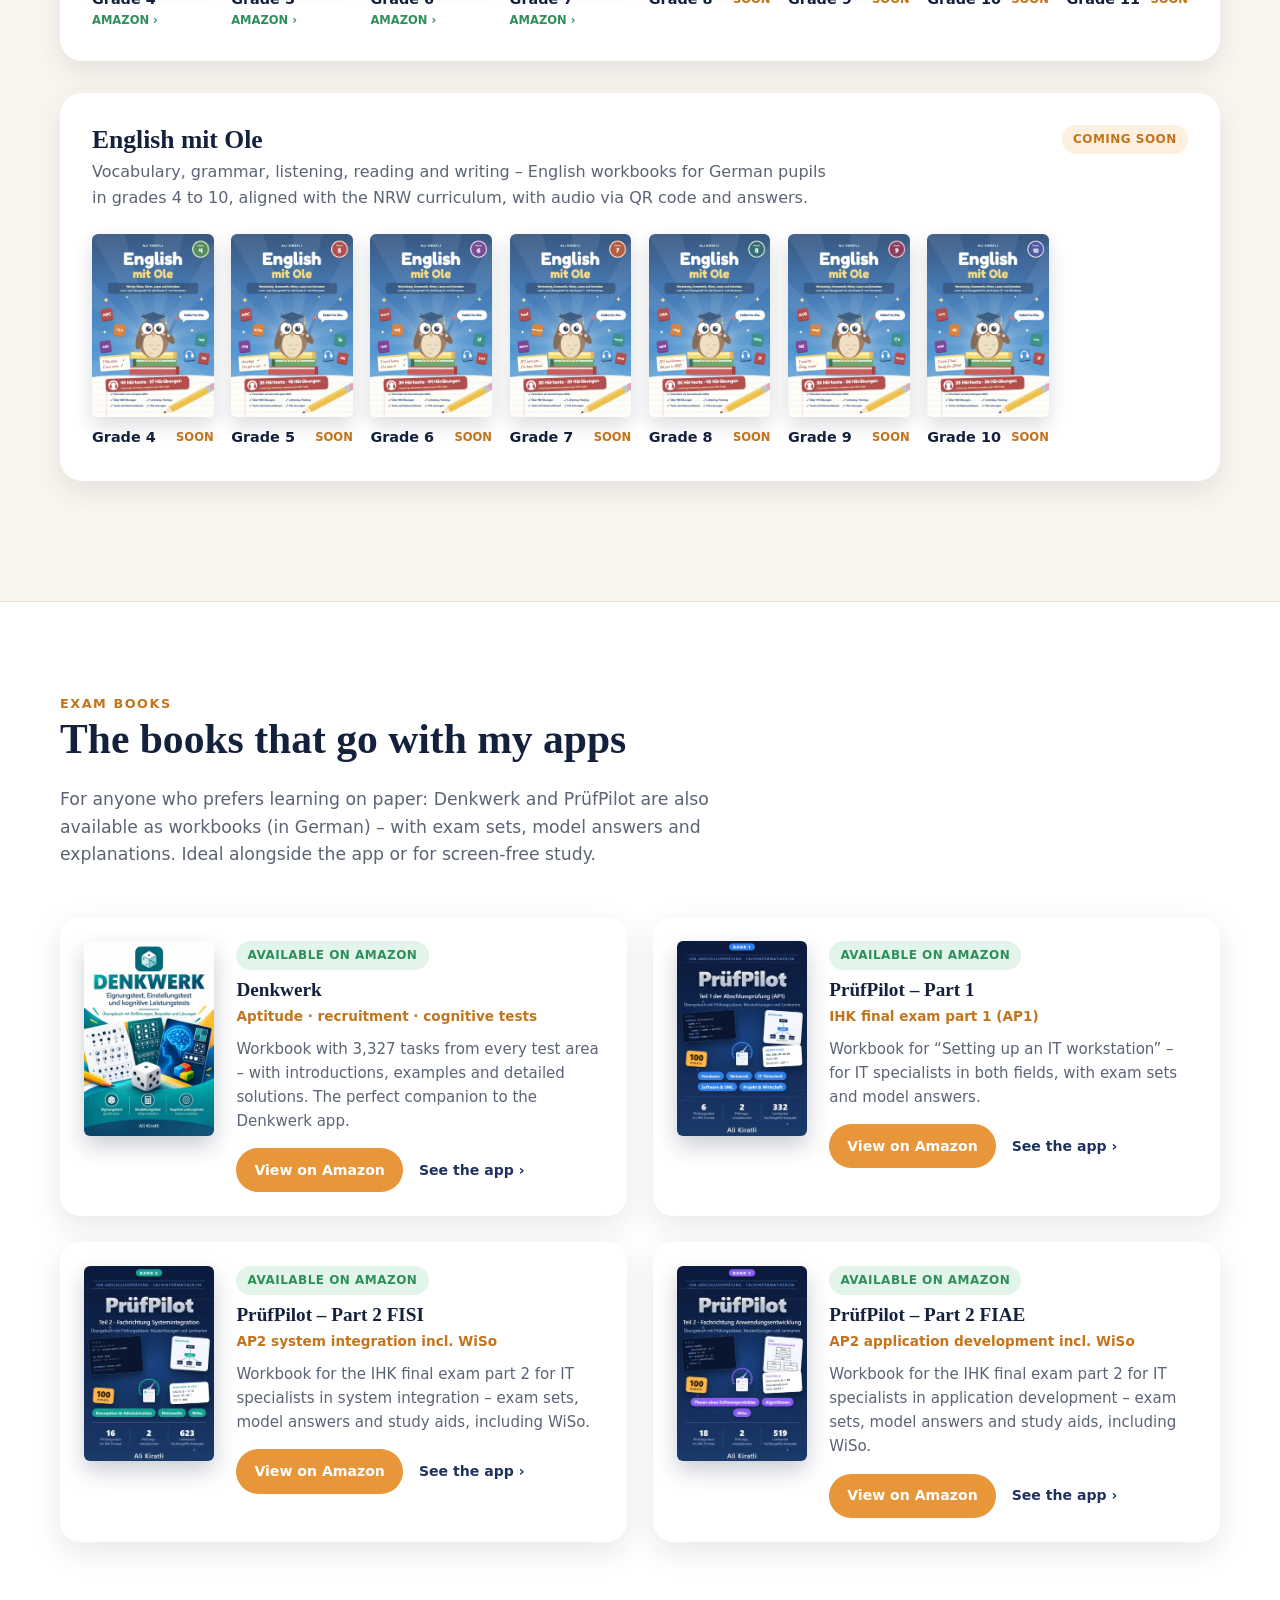
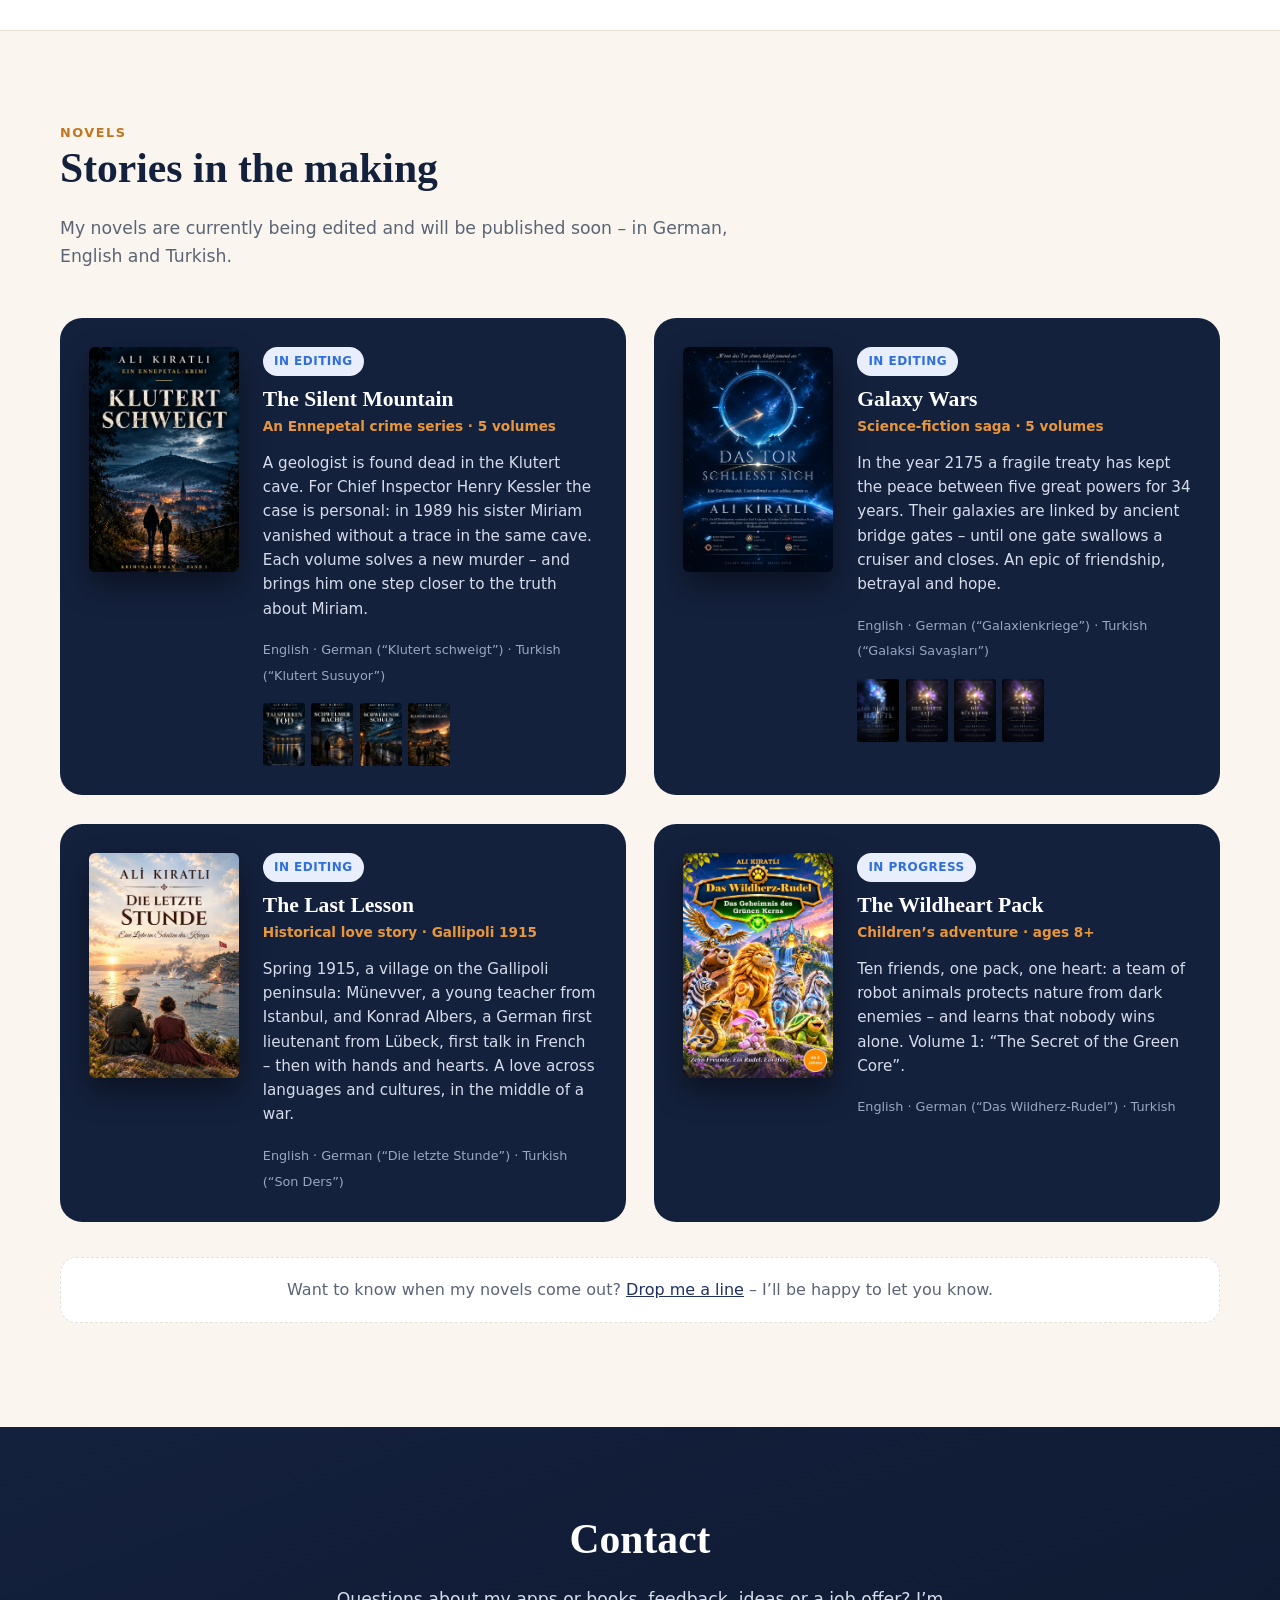
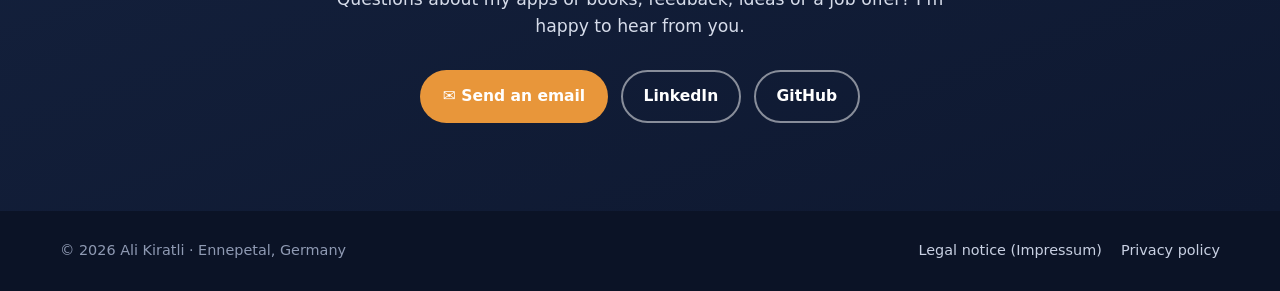
==== commit 2d5baf19: "Eigener Abschnitt für Prüfungsbücher, Verweise aus den App-Karten - Neuer Abschnitt mit Denkwerk- un" ====
--- a/en/index.html
+++ b/en/index.html
@@ -7,7 +7,7 @@
   <meta name="description" content="Ali Kiratli from Ennepetal, Germany: software developer and author. Learning apps such as SchiriFit TT and CertPilot, the workbook series “Richtig schreiben mit Ole”, “Mathe mit Ole” and “English mit Ole”, and novels.">
   <meta property="og:title" content="Ali Kiratli – Software Developer & Author">
   <meta property="og:description" content="Learning apps, workbooks for school children and novels – developed and written in Ennepetal, Germany.">
-  <meta property="og:image" content="../assets/img/books/mathe-5.webp">
+  <meta property="og:image" content="https://alikiratli.github.io/assets/img/books/mathe-5.webp">
   <link rel="icon" href="../assets/img/favicon.svg" type="image/svg+xml">
   <link rel="alternate" hreflang="de" href="../index.html">
   <link rel="alternate" hreflang="en" href="index.html">
@@ -26,6 +26,7 @@
       <li><a href="#about">About me</a></li>
       <li><a href="#apps">Apps</a></li>
       <li><a href="#workbooks">Workbooks</a></li>
+      <li><a href="#exam-books">Exam books</a></li>
       <li><a href="#novels">Novels</a></li>
       <li><a href="#contact">Contact</a></li>
     </ul>
@@ -182,7 +183,7 @@
       </article>
 
       <!-- Denkwerk -->
-      <article class="app-card reveal">
+      <article class="app-card reveal" id="app-denkwerk">
         <img class="app-banner" src="../assets/img/apps/denkwerk-banner.webp" alt="Denkwerk – aptitude test training" loading="lazy">
         <div class="app-body">
           <div class="app-title">
@@ -200,6 +201,7 @@
             <img src="../assets/img/apps/denkwerk-s2.webp" alt="Denkwerk: task" loading="lazy">
             <img src="../assets/img/apps/denkwerk-s3.webp" alt="Denkwerk: result" loading="lazy">
           </div>
+          <a class="also-book" href="https://www.amazon.de/dp/B0HN4MF4NX" target="_blank" rel="noopener"><img src="../assets/img/books/denkwerk-buch.webp" alt=""><span><strong>Also as a book:</strong> workbook with 3,327 tasks</span><span class="arrow">On Amazon ›</span></a>
           <div class="app-foot">
             <span class="badge badge-soon">In testing · coming December 2026</span>
             <!-- After release replace with:
@@ -210,7 +212,7 @@
       </article>
 
       <!-- PrüfPilot -->
-      <article class="app-card reveal">
+      <article class="app-card reveal" id="app-pruefpilot">
         <img class="app-banner" src="../assets/img/apps/prufpilot-banner.webp" alt="PrüfPilot – IHK exam for IT specialists" loading="lazy">
         <div class="app-body">
           <div class="app-title">
@@ -228,6 +230,7 @@
             <img src="../assets/img/apps/prufpilot-s2.webp" alt="PrüfPilot: task" loading="lazy">
             <img src="../assets/img/apps/prufpilot-s3.webp" alt="PrüfPilot: exam sets" loading="lazy">
           </div>
+          <a class="also-book" href="#exam-books"><img src="../assets/img/books/pp-fisi.webp" alt=""><span><strong>Also as books:</strong> 3 workbooks for AP1, AP2 FISI and AP2 FIAE</span><span class="arrow">See the books ›</span></a>
           <div class="app-foot">
             <span class="badge badge-soon">In testing · coming December 2026</span>
             <!-- After release replace with:
@@ -308,27 +311,76 @@
         <div class="cover soon"><img src="../assets/img/books/english-10.webp" alt="English mit Ole – grade 10" loading="lazy"><span class="cap">Grade 10 <em>SOON</em></span></div>
       </div>
     </div>
-    <!-- Prüfungsvorbereitung (Bücher zu den Apps) -->
-    <div class="series reveal">
-      <div class="series-head">
-        <div>
-          <h3>Exam preparation</h3>
-          <p>Workbooks to go with my apps – for anyone who prefers learning on paper: exam sets, model answers and explanations (in German).</p>
-        </div>
-        <span class="badge badge-live">Available on Amazon</span>
-      </div>
-      <div class="covers">
-        <a class="cover" href="https://www.amazon.de/dp/B0HN4MF4NX" target="_blank" rel="noopener"><img src="../assets/img/books/denkwerk-buch.webp" alt="Denkwerk – aptitude test" loading="lazy"><span class="cap">Denkwerk <em>AMAZON ›</em></span></a>
-        <a class="cover" href="https://www.amazon.de/dp/B0HP3VSBBD" target="_blank" rel="noopener"><img src="../assets/img/books/pp-ap1.webp" alt="PrüfPilot – AP1" loading="lazy"><span class="cap">AP1 <em>AMAZON ›</em></span></a>
-        <a class="cover" href="https://www.amazon.de/dp/B0HP3SCCVR" target="_blank" rel="noopener"><img src="../assets/img/books/pp-fisi.webp" alt="PrüfPilot – AP2 FISI" loading="lazy"><span class="cap">AP2 FISI <em>AMAZON ›</em></span></a>
-        <a class="cover" href="https://www.amazon.de/dp/B0HPB2RX7Z" target="_blank" rel="noopener"><img src="../assets/img/books/pp-fiae.webp" alt="PrüfPilot – AP2 FIAE" loading="lazy"><span class="cap">AP2 FIAE <em>AMAZON ›</em></span></a>
-      </div>
+  </div>
+</section>
+
+<!-- ================= PRÜFUNGSBÜCHER ================= -->
+<section id="exam-books" class="alt">
+  <div class="container">
+    <div class="section-head reveal">
+      <span class="kicker">Exam books</span>
+      <h2>The books that go with my apps</h2>
+      <p>For anyone who prefers learning on paper: Denkwerk and PrüfPilot are also available as workbooks (in German) – with exam sets, model answers and explanations. Ideal alongside the app or for screen-free study.</p>
+    </div>
+    <div class="exam-grid">
+      <article class="exam-book reveal">
+        <a href="https://www.amazon.de/dp/B0HN4MF4NX" target="_blank" rel="noopener"><img src="../assets/img/books/denkwerk-buch.webp" alt="Denkwerk – Cover" loading="lazy"></a>
+        <div>
+          <span class="badge badge-live">Available on Amazon</span>
+          <h3>Denkwerk</h3>
+          <span class="sub">Aptitude · recruitment · cognitive tests</span>
+          <p>Workbook with 3,327 tasks from every test area – with introductions, examples and detailed solutions. The perfect companion to the Denkwerk app.</p>
+          <div class="actions">
+            <a class="btn btn-primary" href="https://www.amazon.de/dp/B0HN4MF4NX" target="_blank" rel="noopener">View on Amazon</a>
+            <a class="link-app" href="#app-denkwerk">See the app ›</a>
+          </div>
+        </div>
+      </article>
+      <article class="exam-book reveal">
+        <a href="https://www.amazon.de/dp/B0HP3VSBBD" target="_blank" rel="noopener"><img src="../assets/img/books/pp-ap1.webp" alt="PrüfPilot – Part 1 – Cover" loading="lazy"></a>
+        <div>
+          <span class="badge badge-live">Available on Amazon</span>
+          <h3>PrüfPilot – Part 1</h3>
+          <span class="sub">IHK final exam part 1 (AP1)</span>
+          <p>Workbook for “Setting up an IT workstation” – for IT specialists in both fields, with exam sets and model answers.</p>
+          <div class="actions">
+            <a class="btn btn-primary" href="https://www.amazon.de/dp/B0HP3VSBBD" target="_blank" rel="noopener">View on Amazon</a>
+            <a class="link-app" href="#app-pruefpilot">See the app ›</a>
+          </div>
+        </div>
+      </article>
+      <article class="exam-book reveal">
+        <a href="https://www.amazon.de/dp/B0HP3SCCVR" target="_blank" rel="noopener"><img src="../assets/img/books/pp-fisi.webp" alt="PrüfPilot – Part 2 FISI – Cover" loading="lazy"></a>
+        <div>
+          <span class="badge badge-live">Available on Amazon</span>
+          <h3>PrüfPilot – Part 2 FISI</h3>
+          <span class="sub">AP2 system integration incl. WiSo</span>
+          <p>Workbook for the IHK final exam part 2 for IT specialists in system integration – exam sets, model answers and study aids, including WiSo.</p>
+          <div class="actions">
+            <a class="btn btn-primary" href="https://www.amazon.de/dp/B0HP3SCCVR" target="_blank" rel="noopener">View on Amazon</a>
+            <a class="link-app" href="#app-pruefpilot">See the app ›</a>
+          </div>
+        </div>
+      </article>
+      <article class="exam-book reveal">
+        <a href="https://www.amazon.de/dp/B0HPB2RX7Z" target="_blank" rel="noopener"><img src="../assets/img/books/pp-fiae.webp" alt="PrüfPilot – Part 2 FIAE – Cover" loading="lazy"></a>
+        <div>
+          <span class="badge badge-live">Available on Amazon</span>
+          <h3>PrüfPilot – Part 2 FIAE</h3>
+          <span class="sub">AP2 application development incl. WiSo</span>
+          <p>Workbook for the IHK final exam part 2 for IT specialists in application development – exam sets, model answers and study aids, including WiSo.</p>
+          <div class="actions">
+            <a class="btn btn-primary" href="https://www.amazon.de/dp/B0HPB2RX7Z" target="_blank" rel="noopener">View on Amazon</a>
+            <a class="link-app" href="#app-pruefpilot">See the app ›</a>
+          </div>
+        </div>
+      </article>
     </div>
   </div>
 </section>
 
 <!-- ================= NOVELS ================= -->
-<section id="novels" class="alt">
+<section id="novels">
   <div class="container">
     <div class="section-head reveal">
       <span class="kicker">Novels</span>
--- a/assets/css/style.css
+++ b/assets/css/style.css
@@ -303,3 +303,46 @@
   .dev-banner .btn { margin-left: 0; }
   .nav-right { gap: .8rem; }
 }
+
+/* ---------- Prüfungsbücher ---------- */
+.exam-grid { display: grid; grid-template-columns: repeat(2, 1fr); gap: 1.6rem; }
+.exam-book {
+  background: var(--paper); border-radius: 20px; box-shadow: var(--shadow); padding: 1.5rem;
+  display: grid; grid-template-columns: 130px 1fr; gap: 1.4rem; align-items: start; transition: .25s;
+}
+.exam-book:hover { transform: translateY(-4px); box-shadow: var(--shadow-lg); }
+.exam-book > a img { border-radius: 6px; box-shadow: 0 10px 22px rgba(20,33,61,.22); aspect-ratio: 2 / 3; object-fit: cover; width: 100%; }
+.exam-book h3 { font-size: 1.2rem; margin: .5rem 0 .3rem; }
+.exam-book .sub { color: var(--amber-d); font-size: .85rem; font-weight: 600; display: block; margin-bottom: .6rem; }
+.exam-book p { color: var(--muted); font-size: .94rem; }
+.exam-book .actions { display: flex; flex-wrap: wrap; gap: .5rem 1rem; align-items: center; }
+.exam-book .actions .btn { padding: .55rem 1rem; font-size: .88rem; }
+.link-app { font-size: .88rem; font-weight: 600; color: var(--navy-2); text-decoration: none; }
+.link-app:hover { color: var(--amber-d); }
+
+/* Hinweis „Auch als Buch“ in App-Karten */
+.also-book {
+  display: flex; align-items: center; gap: .8rem; margin: 0 0 1.2rem; padding: .7rem .9rem;
+  background: #fdf6ea; border: 1px solid #f3dfbf; border-radius: 12px; text-decoration: none; color: var(--ink);
+  font-size: .92rem; transition: .2s;
+}
+.also-book:hover { background: #fbecd3; }
+.also-book img { width: 38px; border-radius: 3px; box-shadow: 0 3px 8px rgba(0,0,0,.2); }
+.also-book strong { color: var(--navy); }
+.also-book .arrow { margin-left: auto; color: var(--amber-d); font-weight: 700; white-space: nowrap; }
+@media (max-width: 960px) { .exam-grid { grid-template-columns: 1fr; } }
+@media (max-width: 480px) { .exam-book { grid-template-columns: 96px 1fr; padding: 1.1rem; gap: 1rem; } }
+
+/* Menü: ab 1080px Breite auf Hamburger umschalten (6 Menüpunkte + Sprachwahl) */
+.nav ul a { white-space: nowrap; }
+@media (max-width: 1080px) {
+  .nav-toggle { display: block; }
+  .nav ul {
+    position: absolute; top: 68px; left: 0; right: 0; background: var(--cream);
+    flex-direction: column; gap: 0; border-bottom: 1px solid var(--line); display: none;
+    box-shadow: 0 12px 24px rgba(20,33,61,.08);
+  }
+  .nav ul.open { display: flex; }
+  .nav ul a { display: block; padding: .9rem 4vw; }
+  .nav-right { gap: .8rem; }
+}
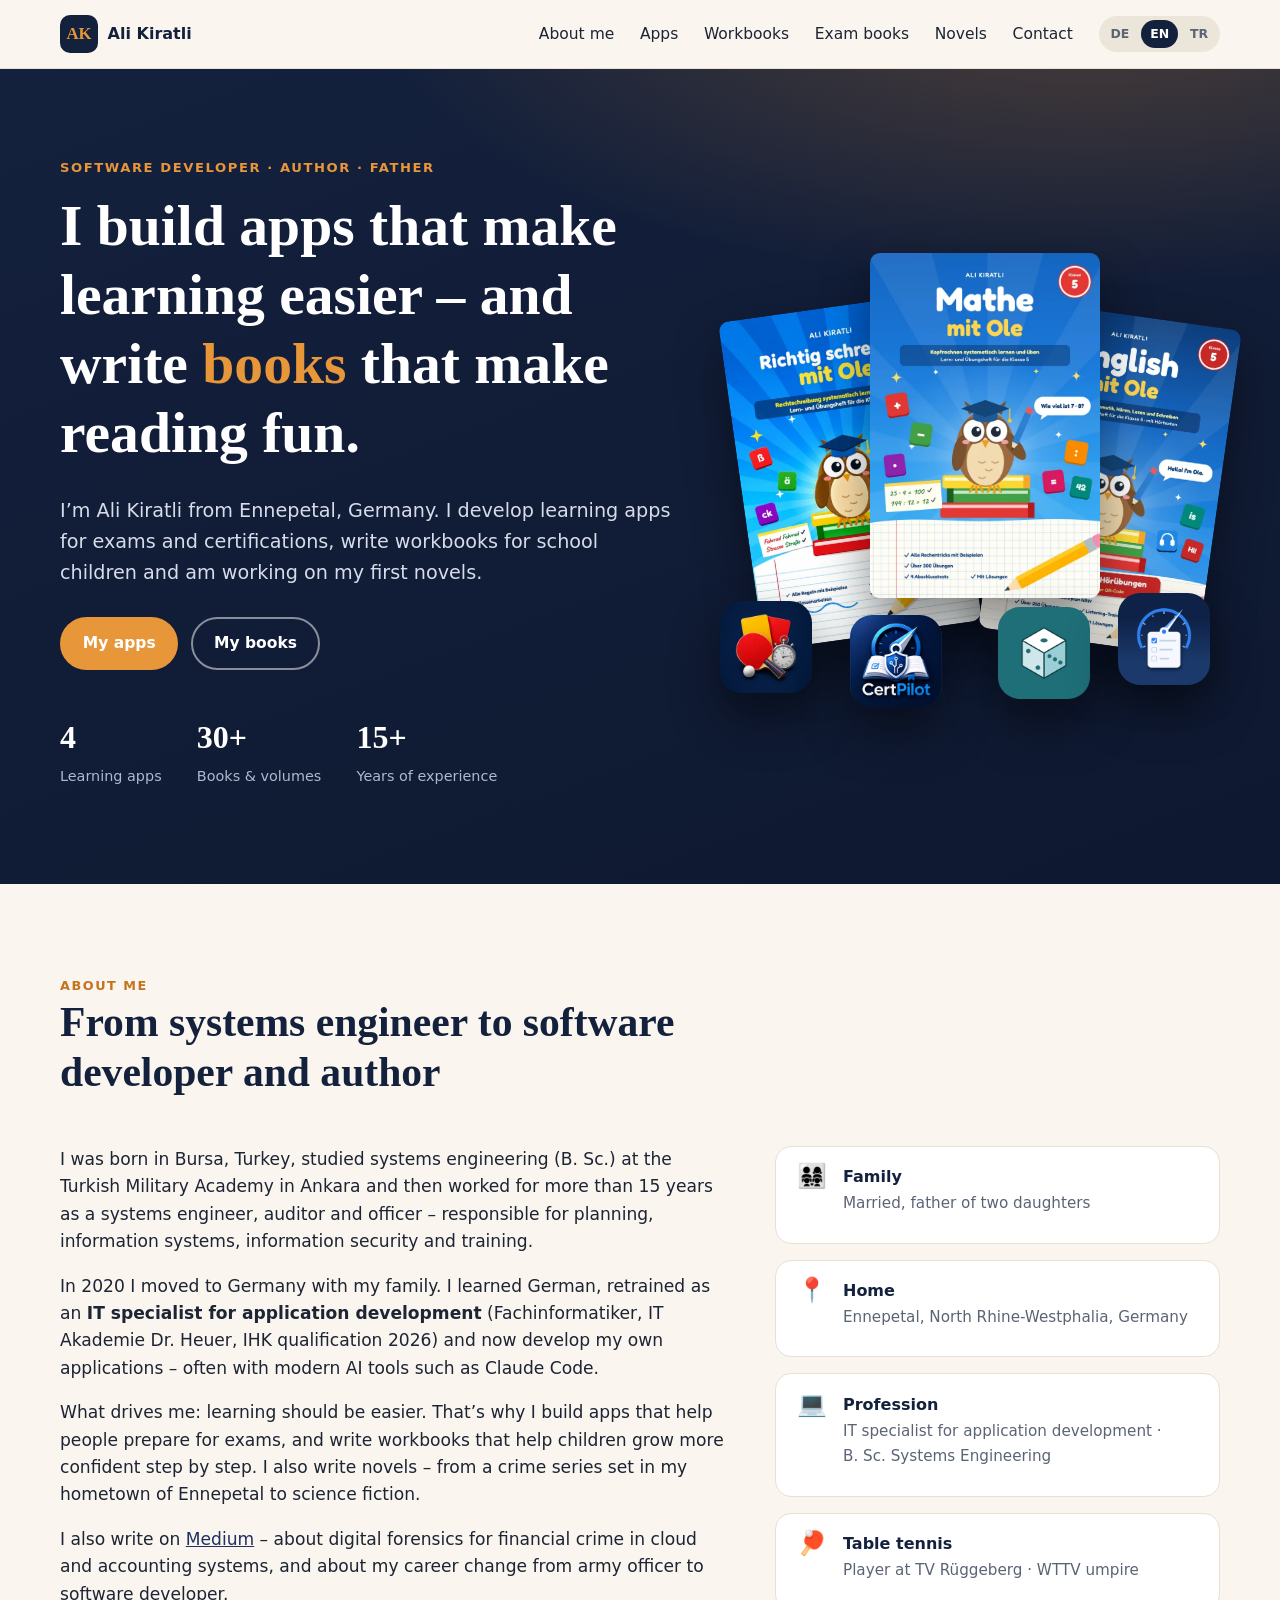
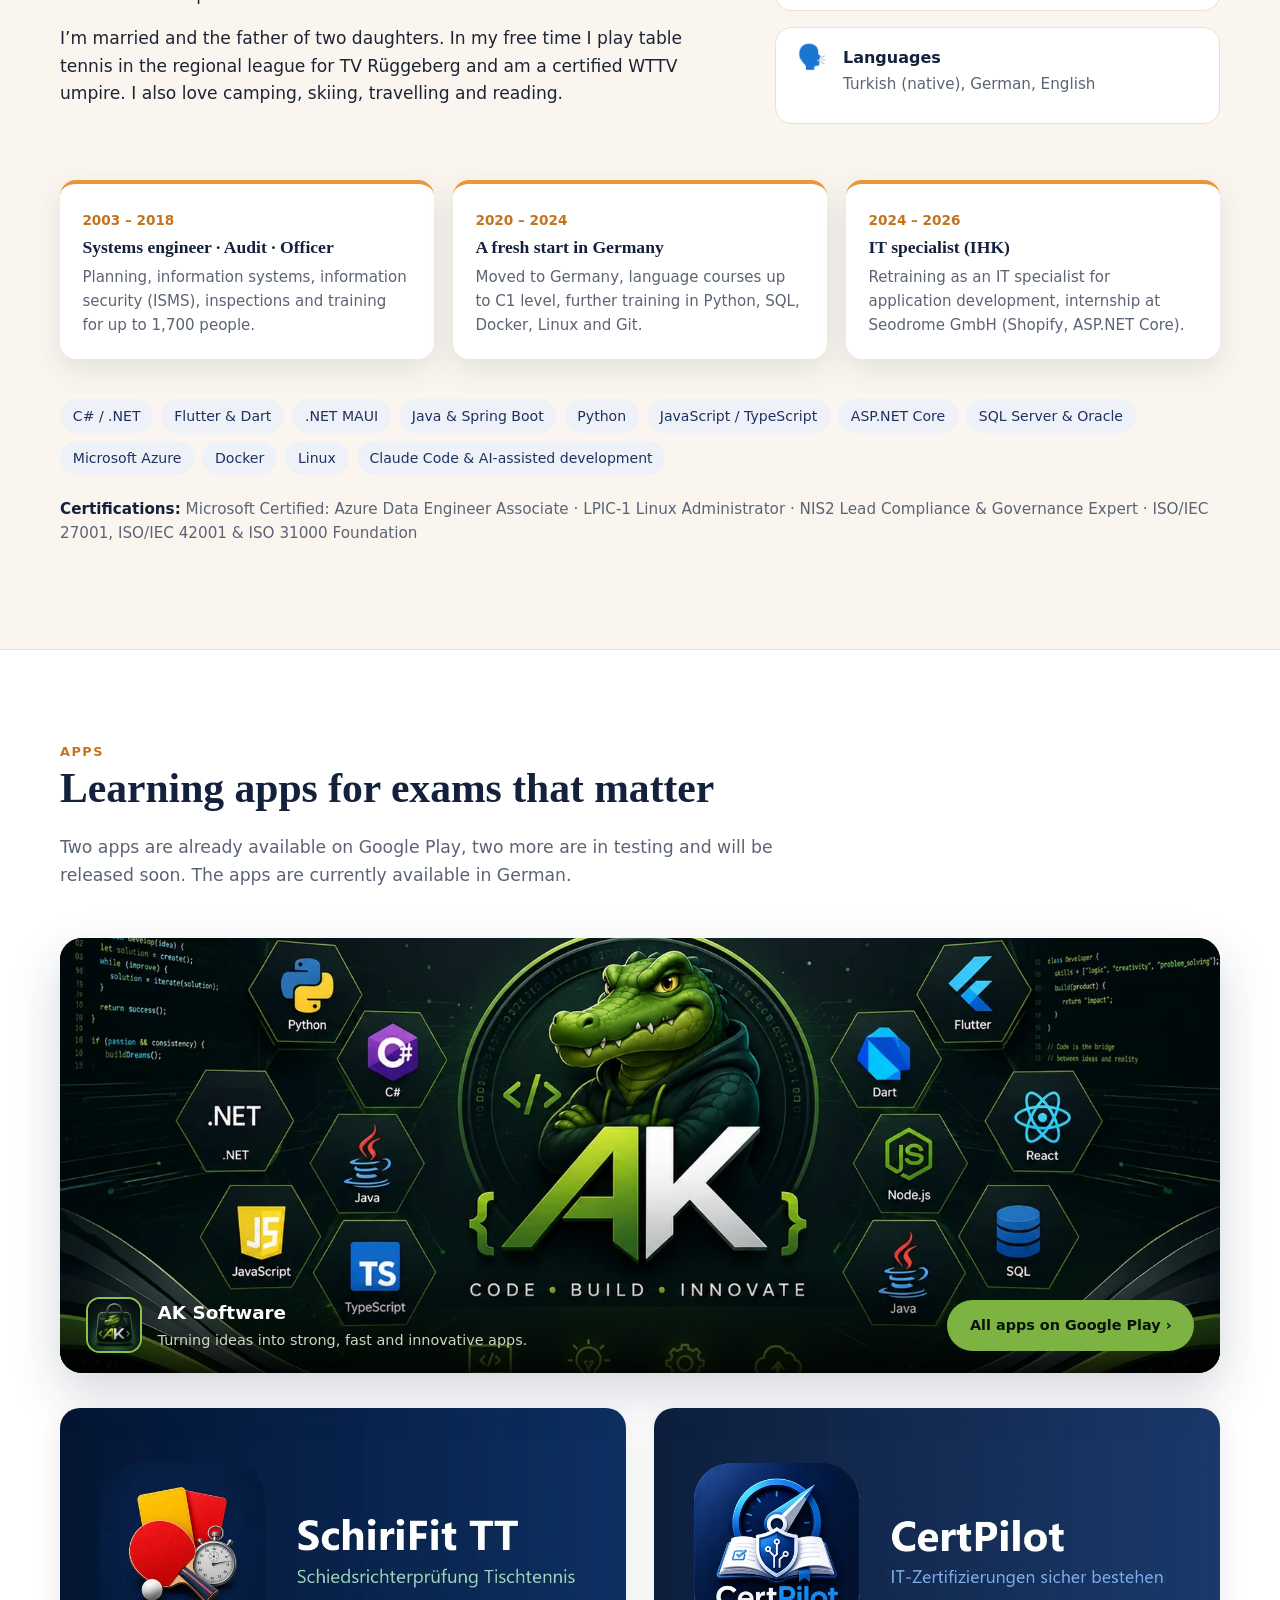
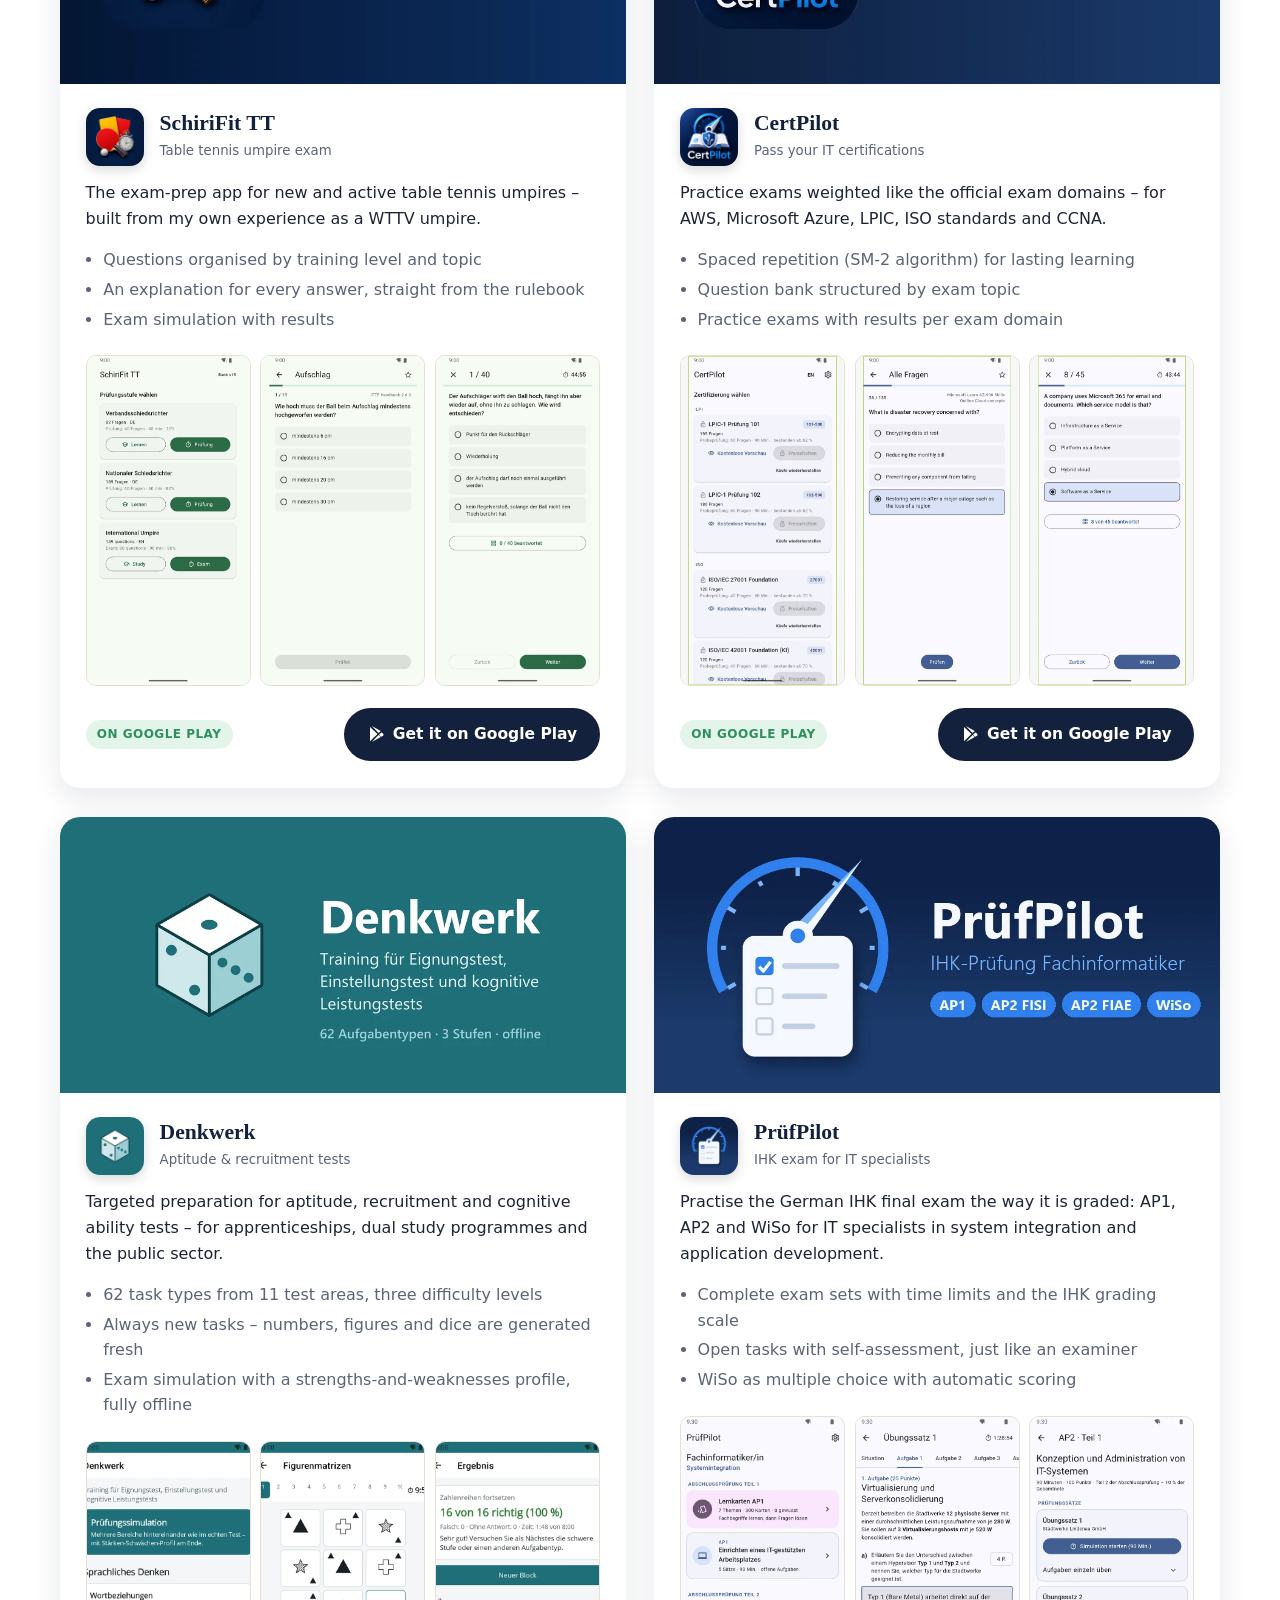
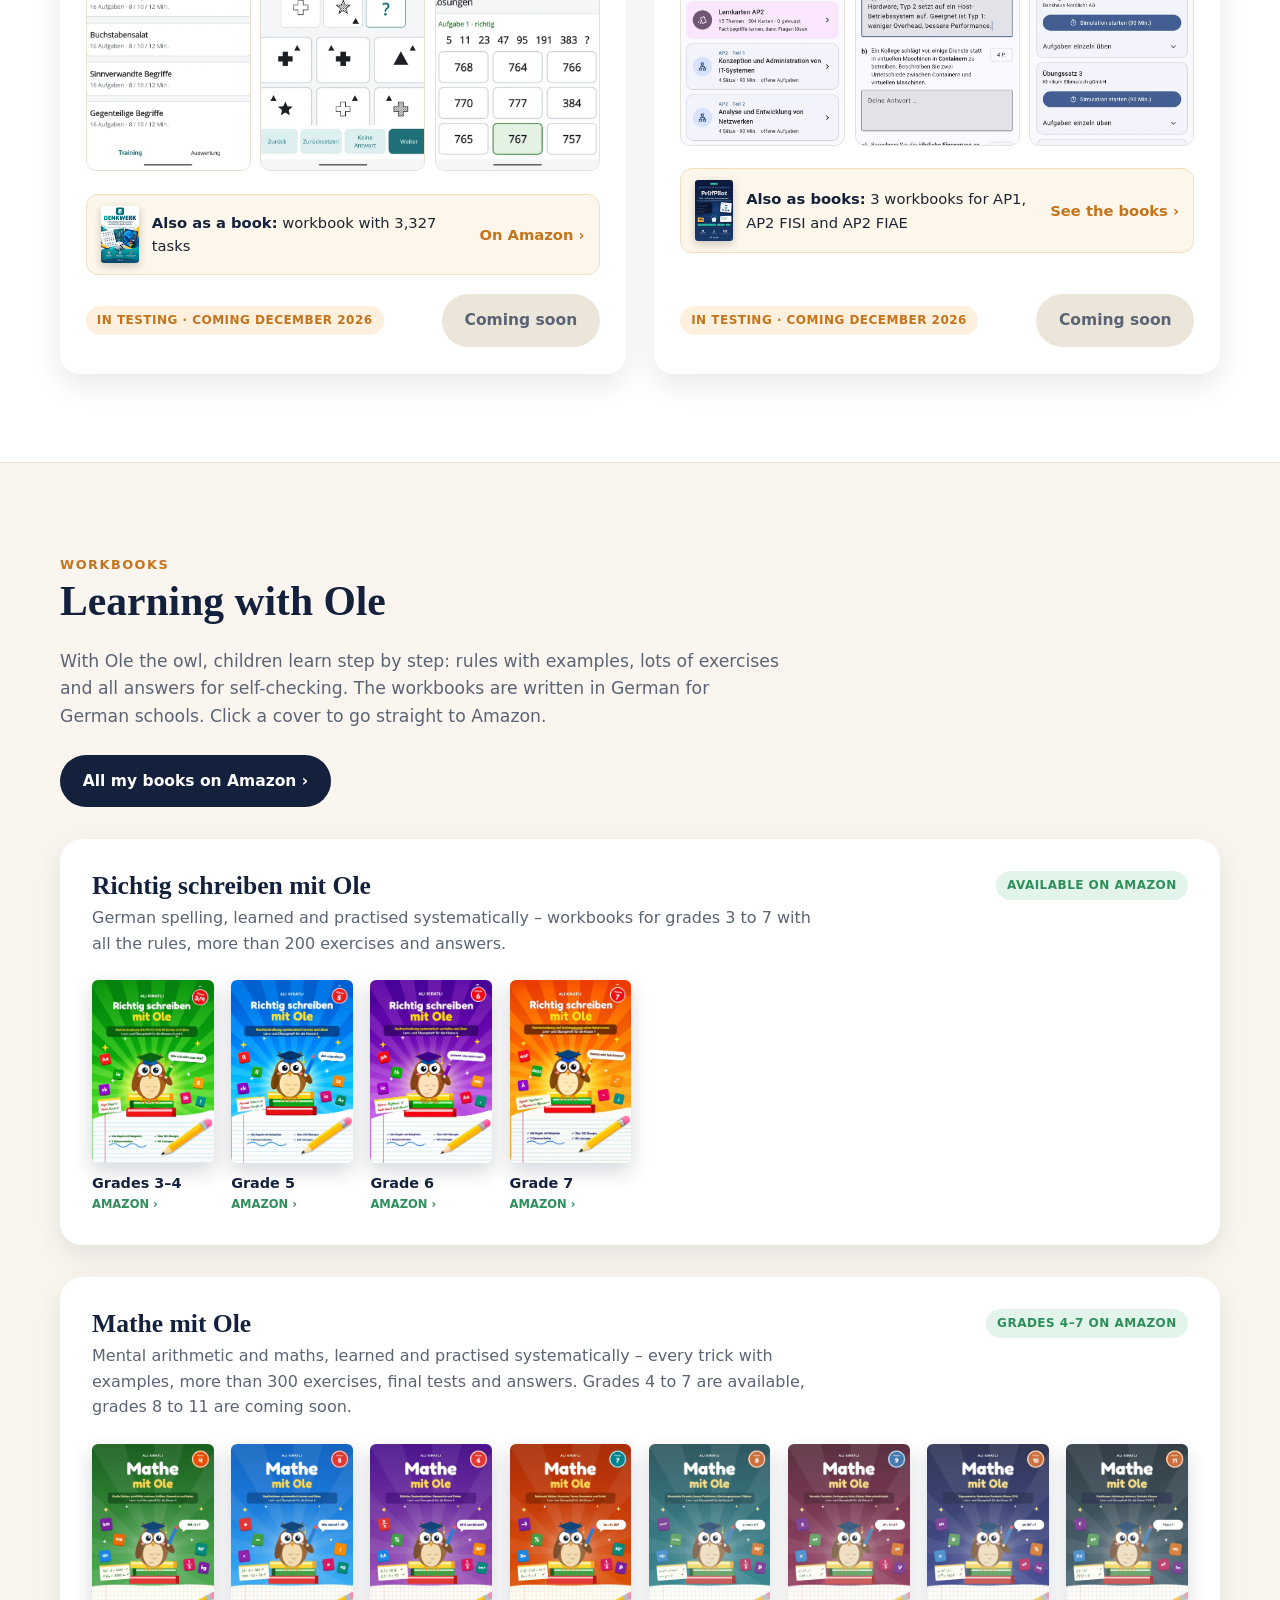
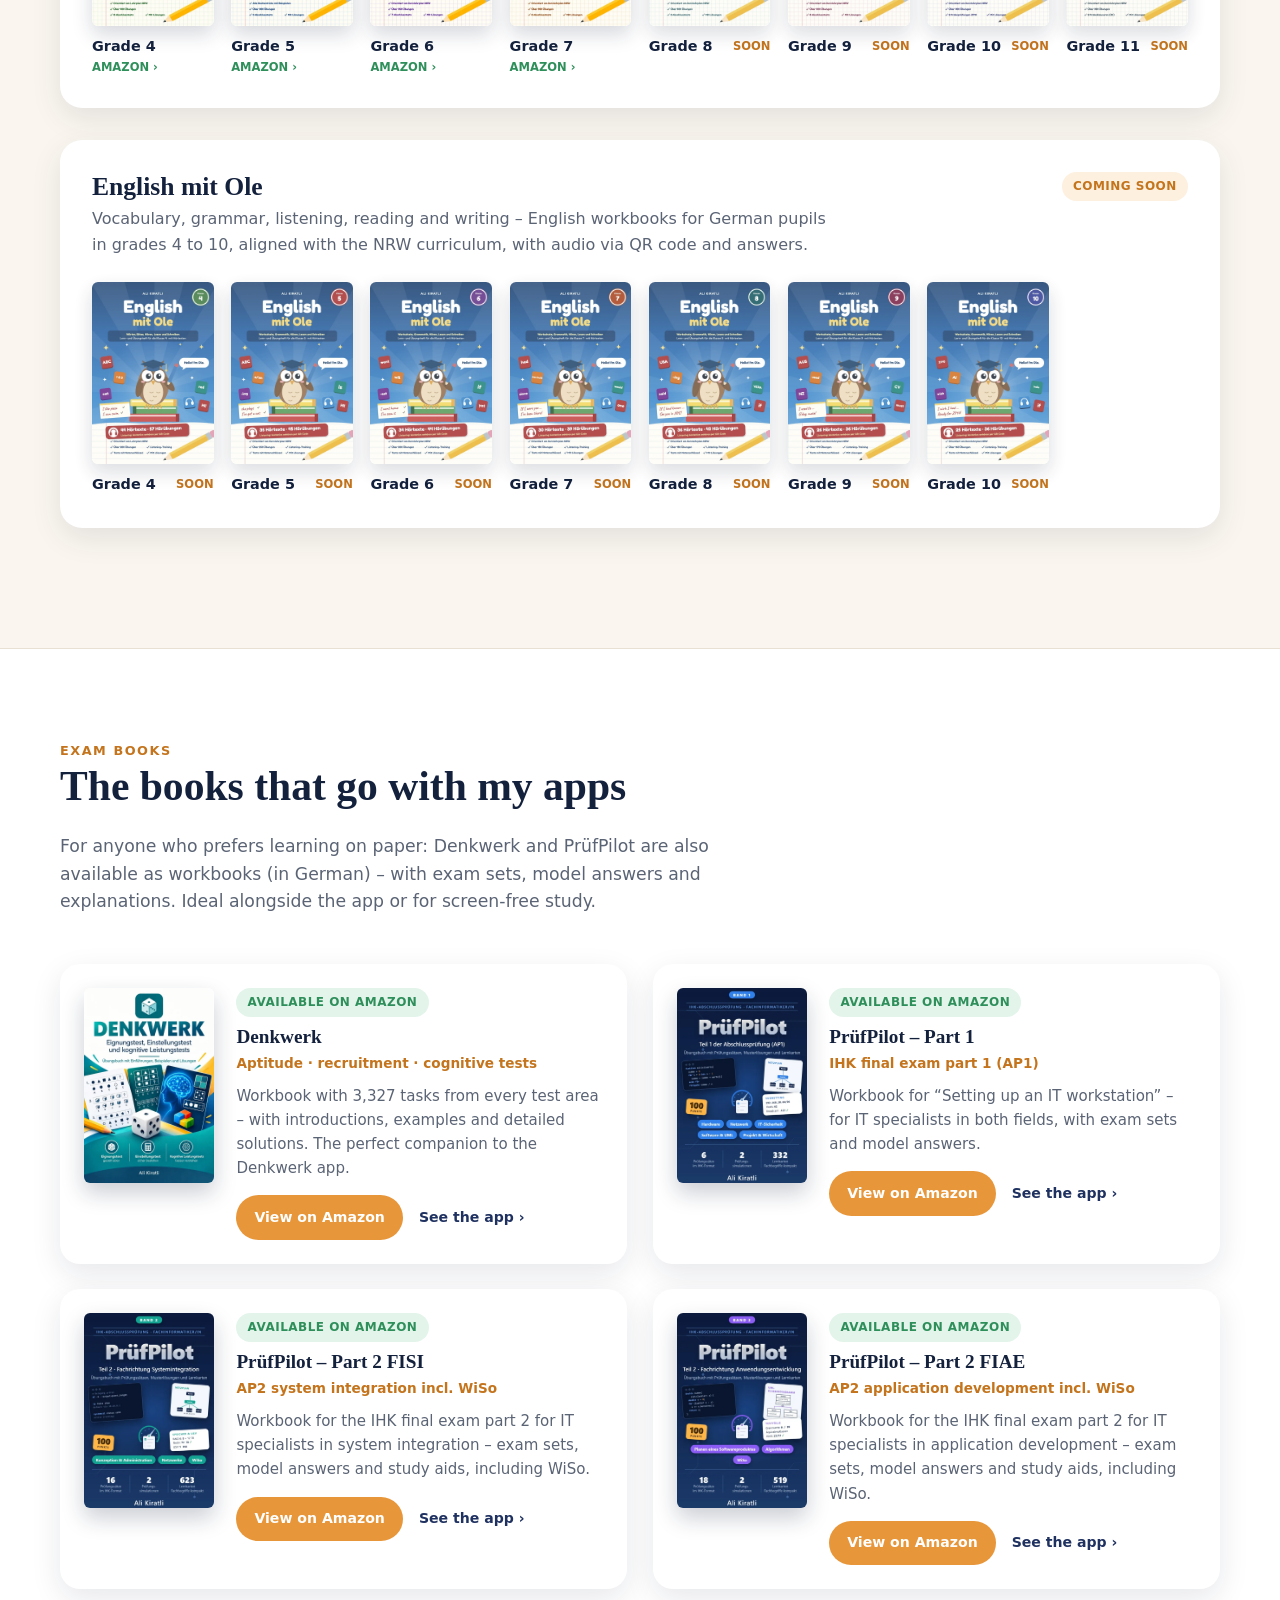
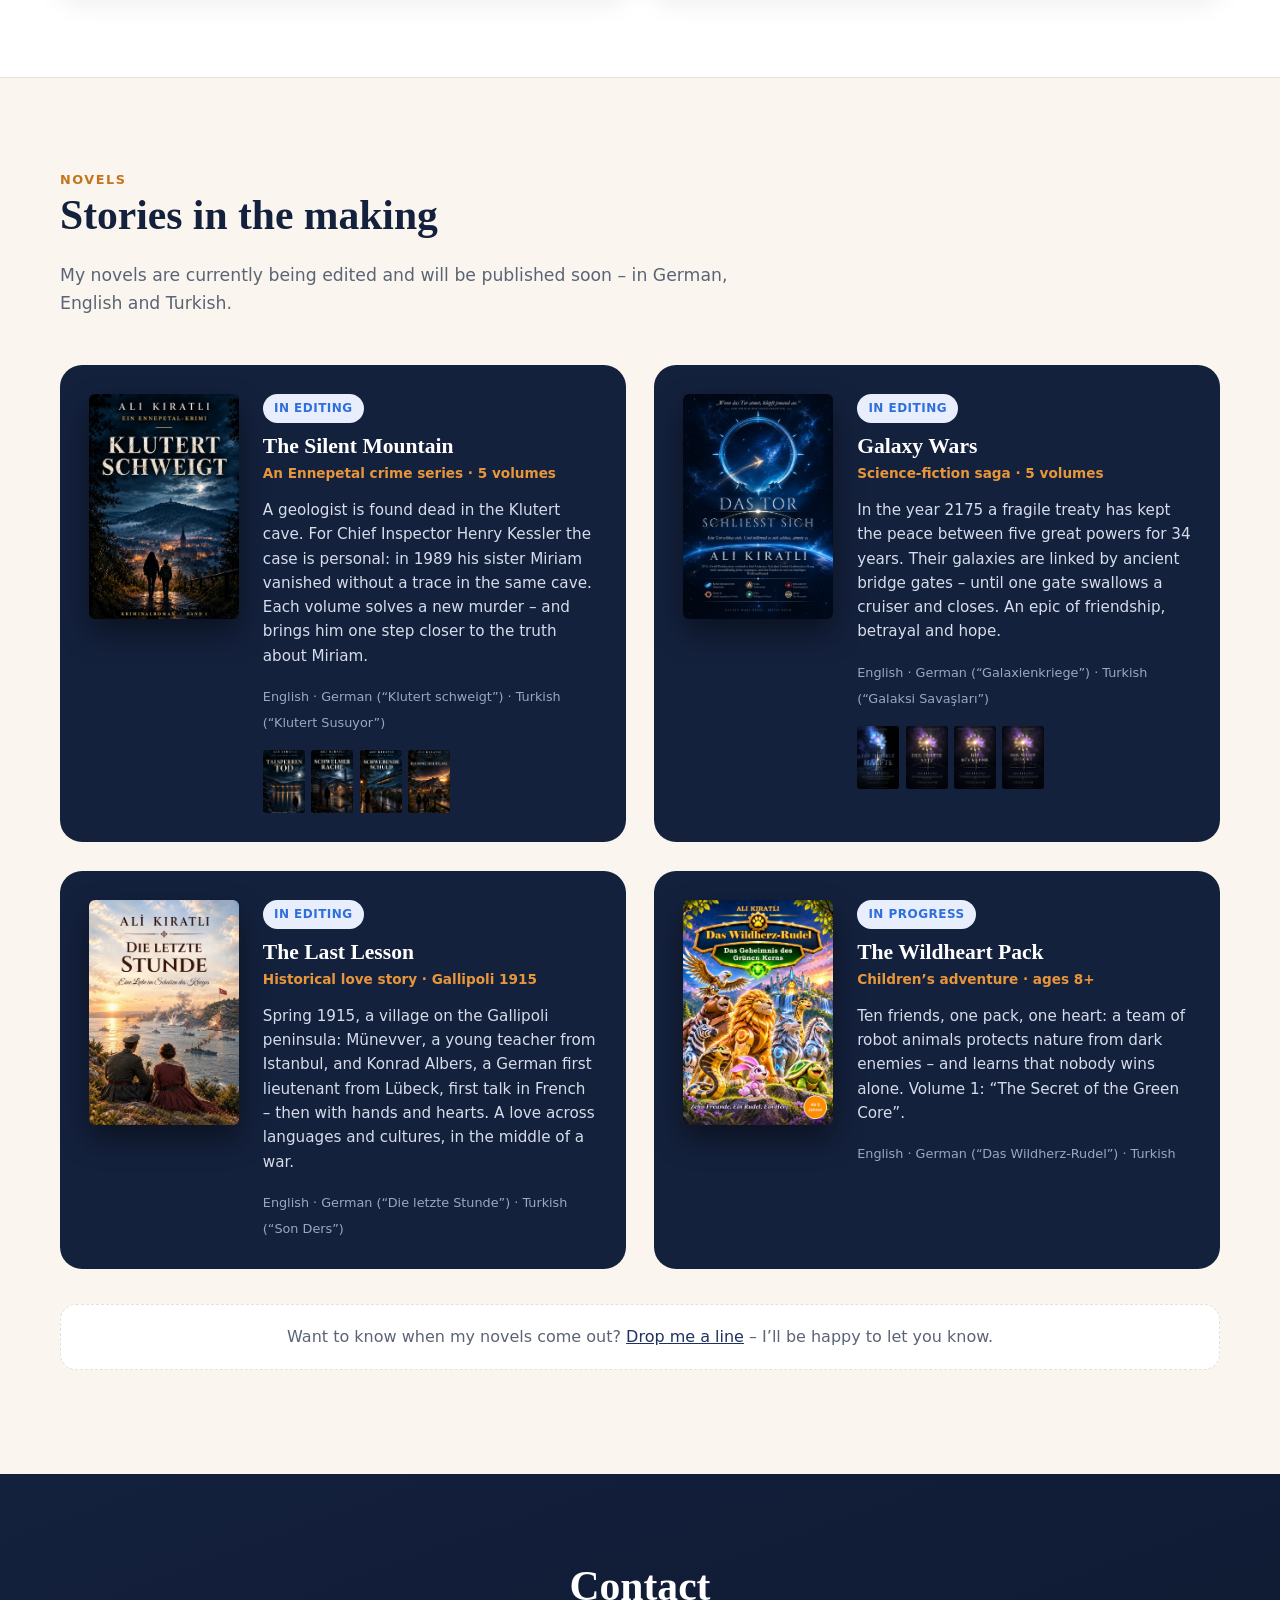
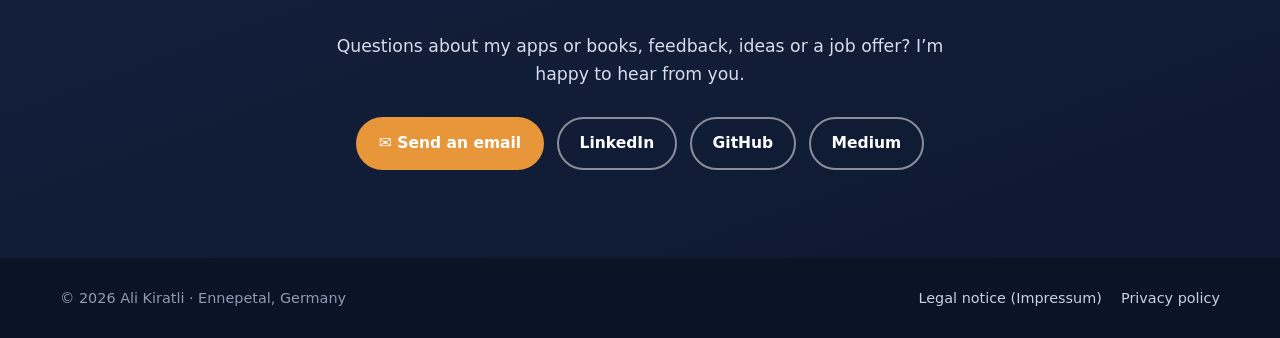
==== commit b85900f6: "Medium-Profil verlinkt (Über mich und Kontakt, DE/EN/TR) Co-Authored-By: Claude Opus 5.5 <noreply@an" ====
--- a/en/index.html
+++ b/en/index.html
@@ -79,6 +79,7 @@
         <p>I was born in Bursa, Turkey, studied systems engineering (B.&nbsp;Sc.) at the Turkish Military Academy in Ankara and then worked for more than 15 years as a systems engineer, auditor and officer – responsible for planning, information systems, information security and training.</p>
         <p>In 2020 I moved to Germany with my family. I learned German, retrained as an <strong>IT specialist for application development</strong> (Fachinformatiker, IT Akademie Dr. Heuer, IHK qualification 2026) and now develop my own applications – often with modern AI tools such as Claude Code.</p>
         <p>What drives me: learning should be easier. That’s why I build apps that help people prepare for exams, and write workbooks that help children grow more confident step by step. I also write novels – from a crime series set in my hometown of Ennepetal to science fiction.</p>
+        <p>I also write on <a href="https://medium.com/@alikiratlide" target="_blank" rel="noopener">Medium</a> – about digital forensics for financial crime in cloud and accounting systems, and about my career change from army officer to software developer.</p>
         <p>I’m married and the father of two daughters. In my free time I play table tennis in the regional league for TV Rüggeberg and am a certified WTTV umpire. I also love camping, skiing, travelling and reading.</p>
       </div>
       <div class="facts reveal">
@@ -453,6 +454,7 @@
       <a class="btn btn-primary" href="mailto:alikiratlide@gmail.com">✉️ Send an email</a>
       <a class="btn btn-ghost" href="https://www.linkedin.com/in/ali-k-37786b121/" target="_blank" rel="noopener">LinkedIn</a>
       <a class="btn btn-ghost" href="https://github.com/alikiratli" target="_blank" rel="noopener">GitHub</a>
+      <a class="btn btn-ghost" href="https://medium.com/@alikiratlide" target="_blank" rel="noopener">Medium</a>
     </div>
   </div>
 </section>
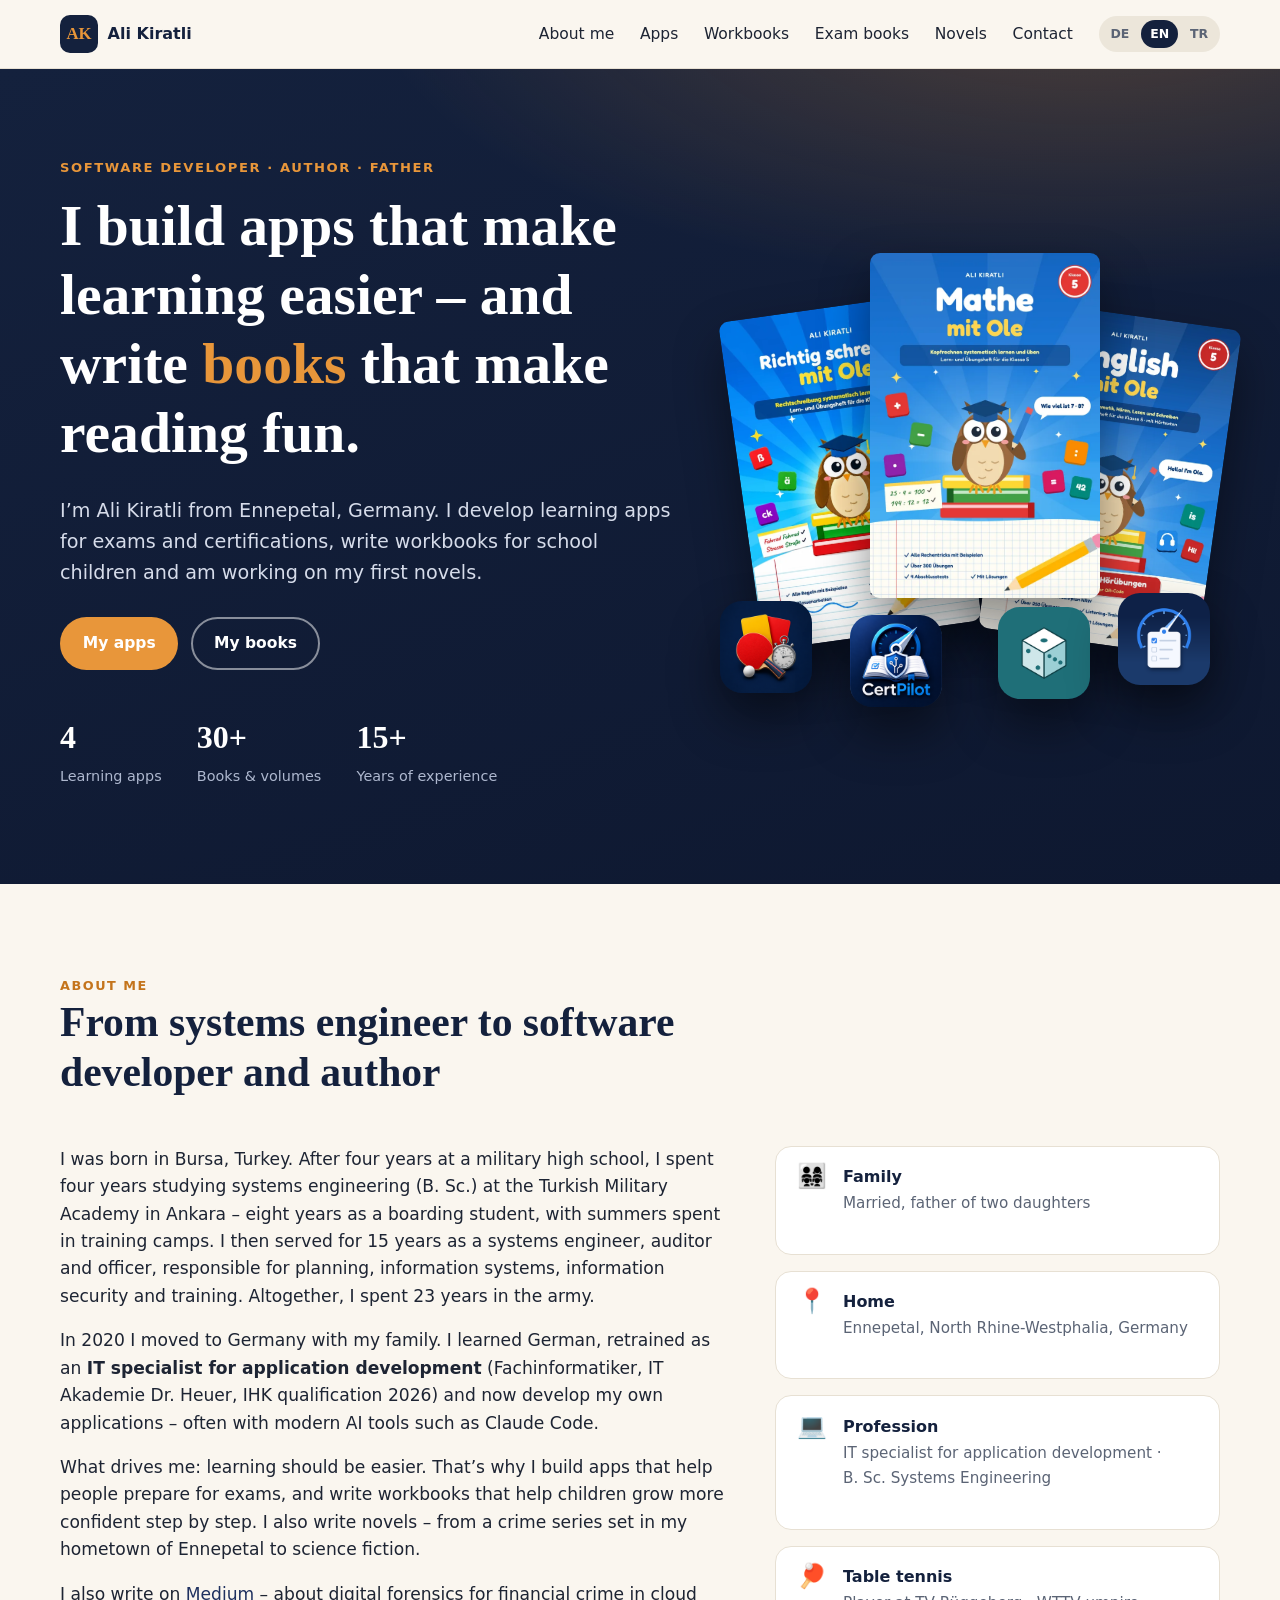
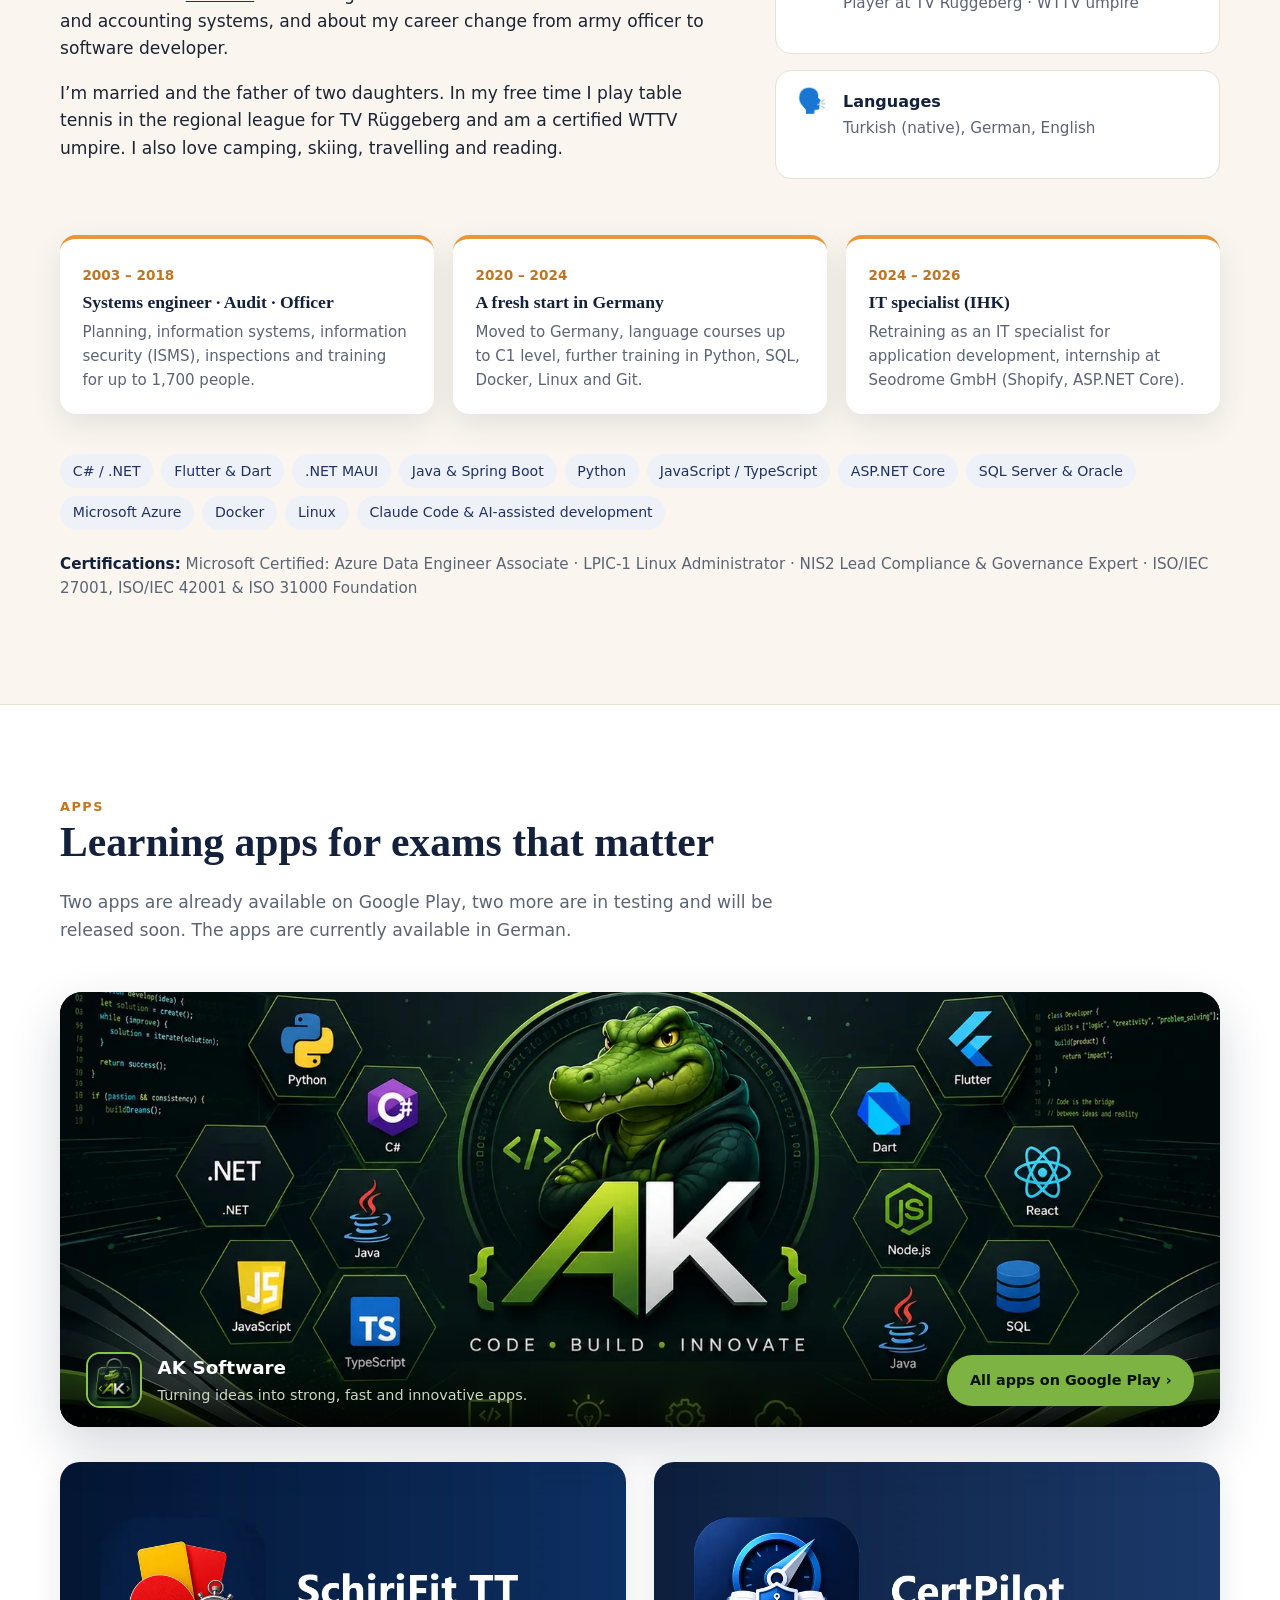
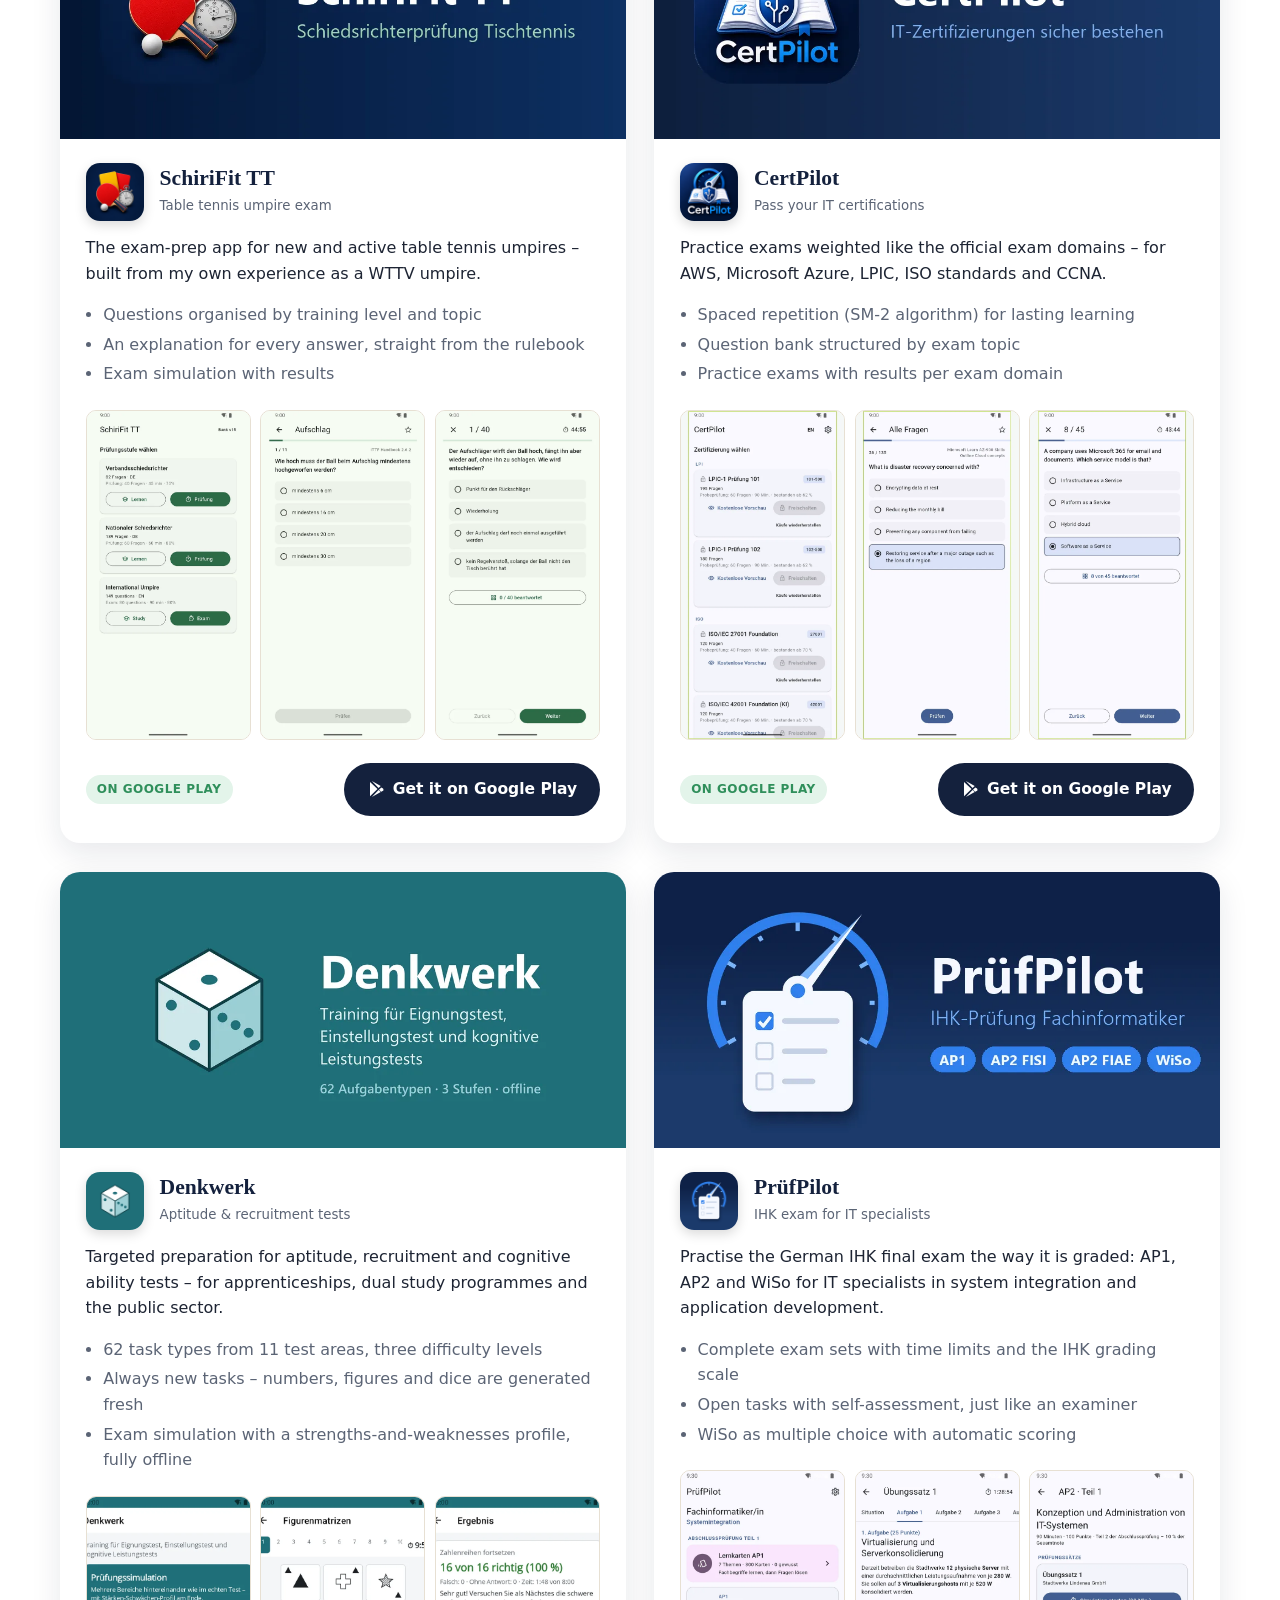
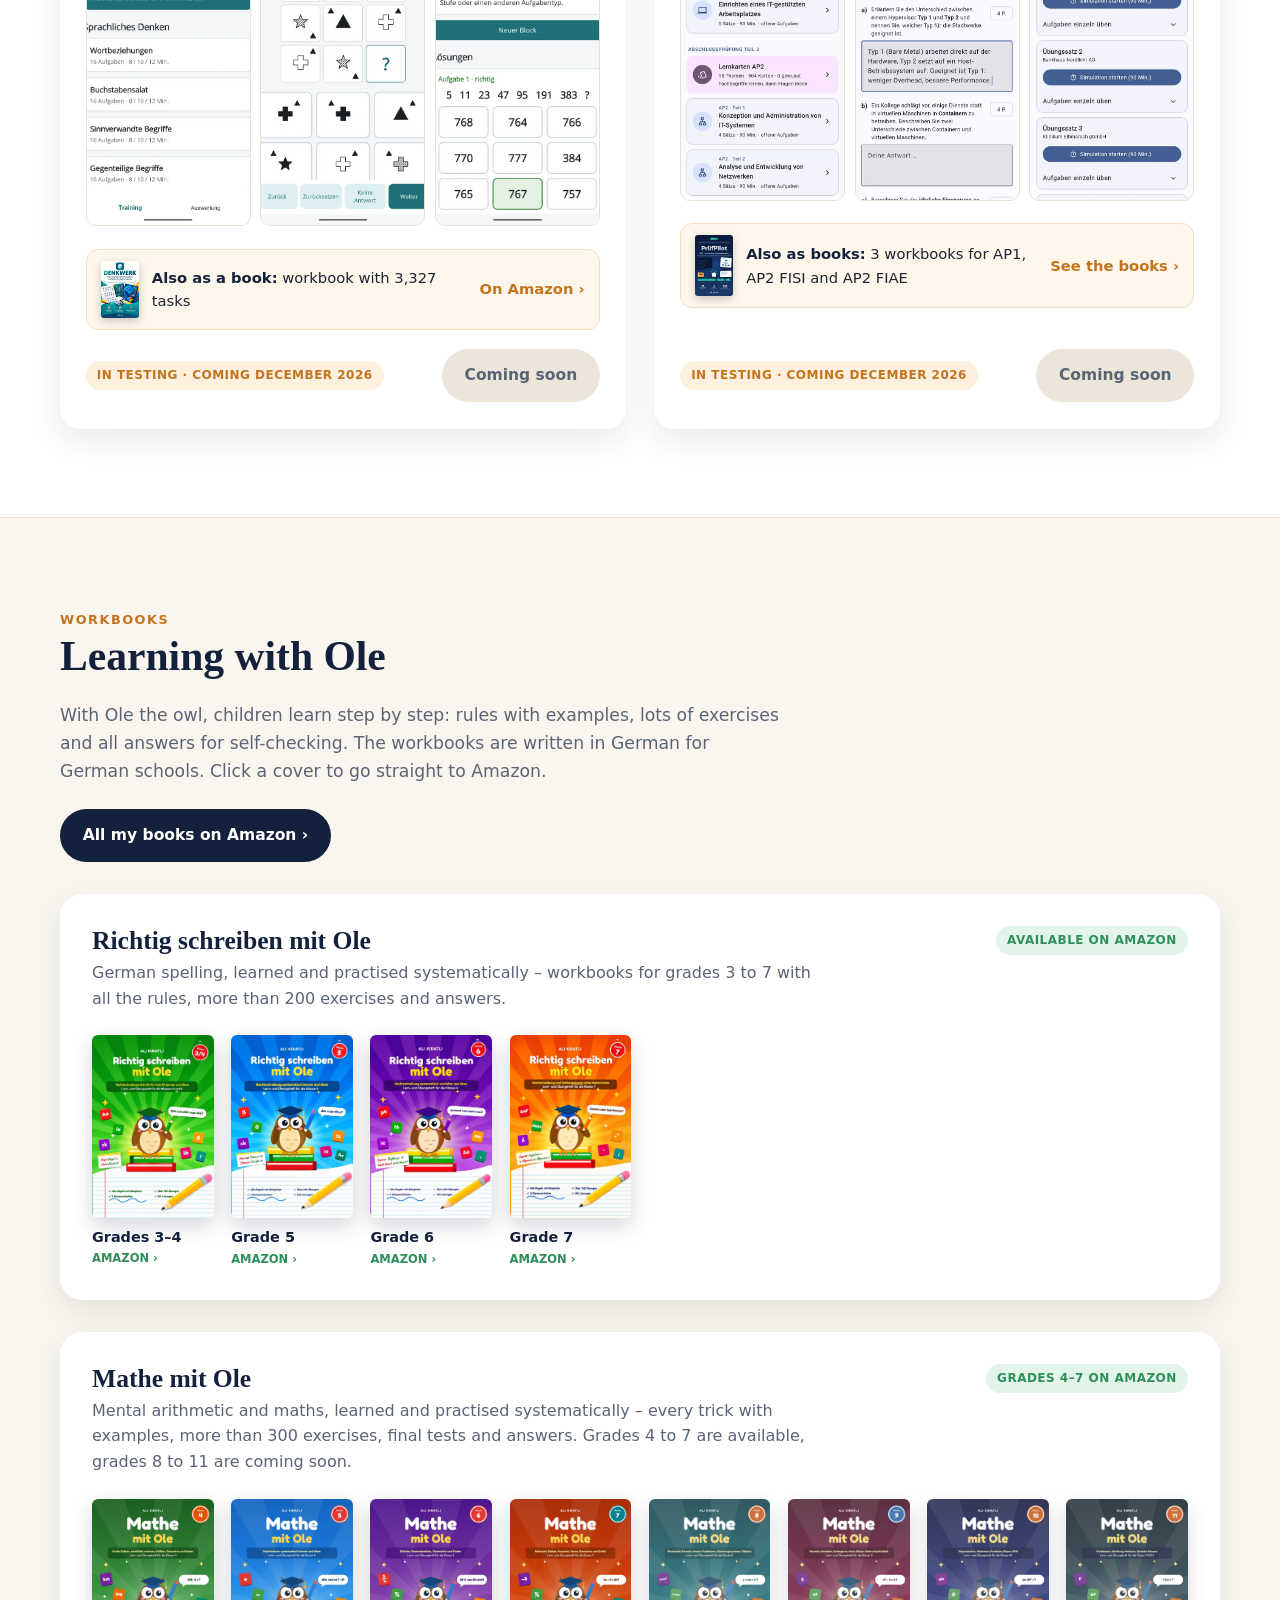
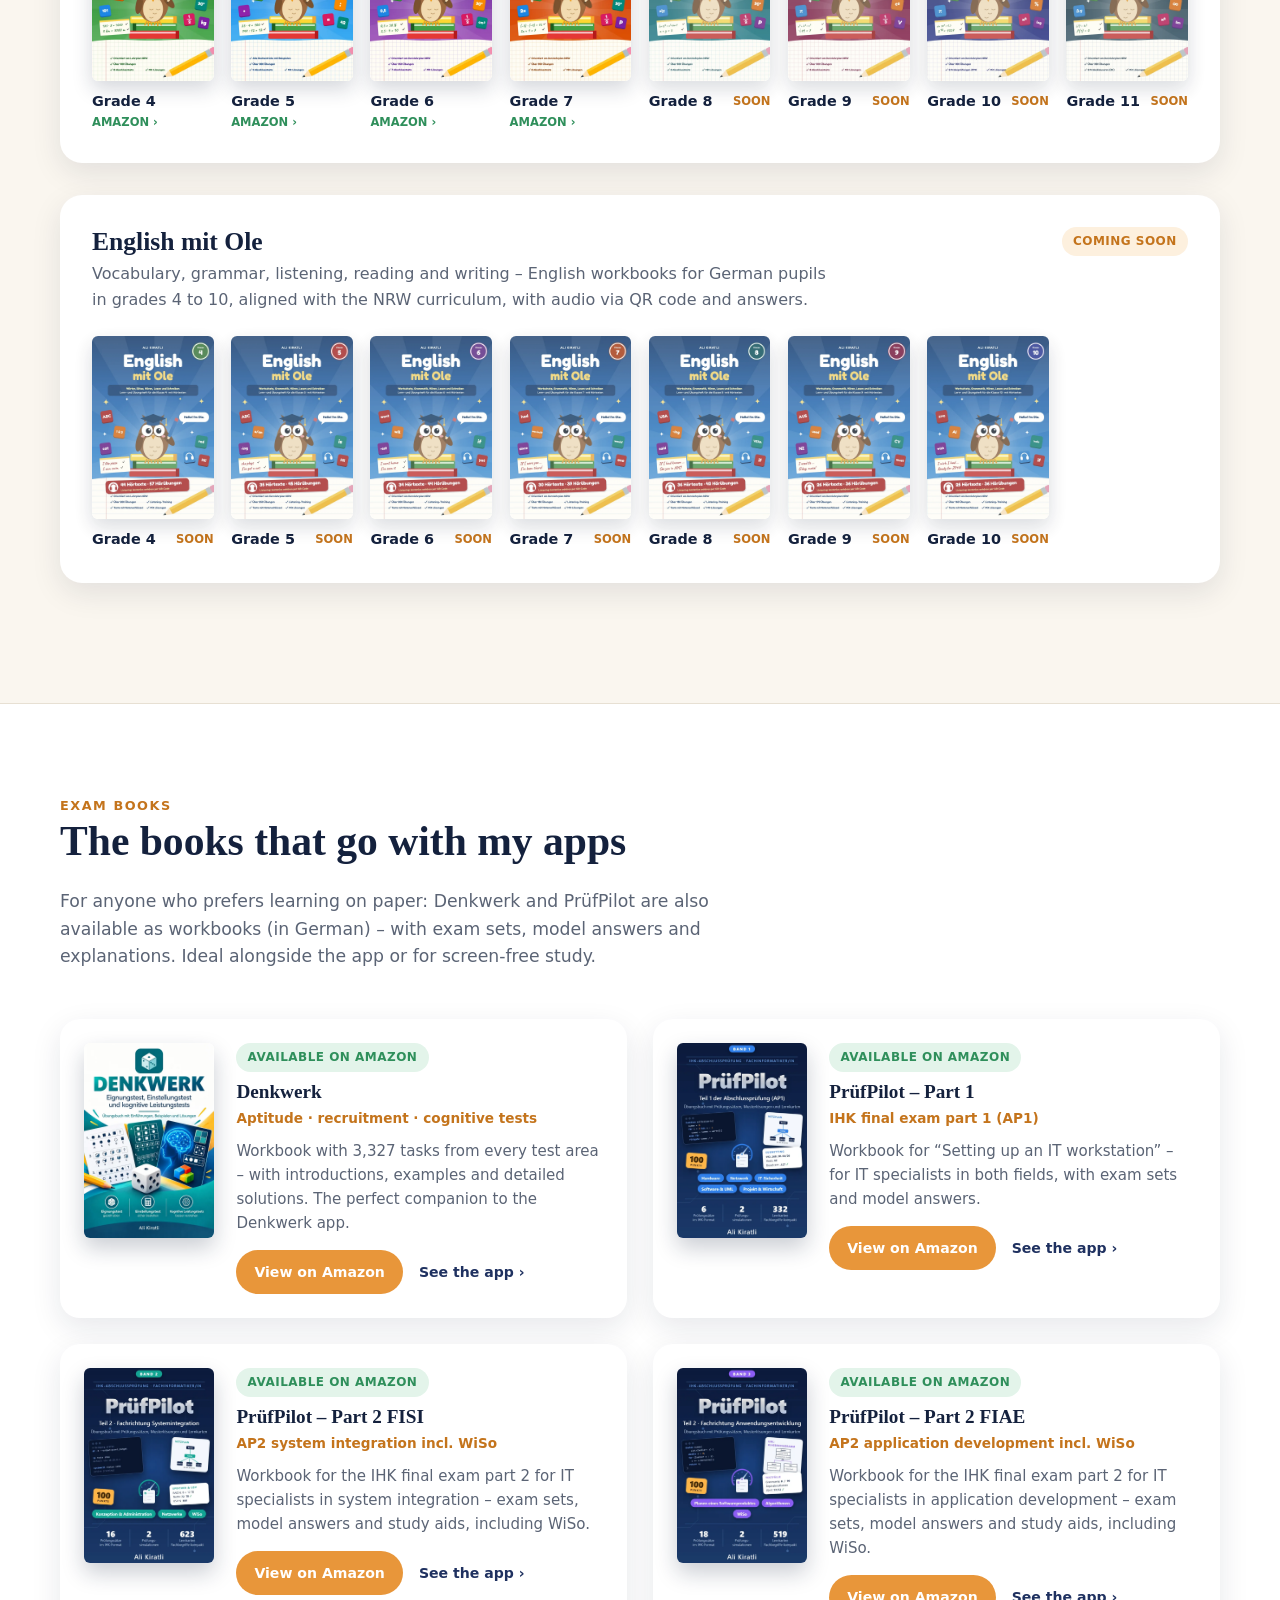
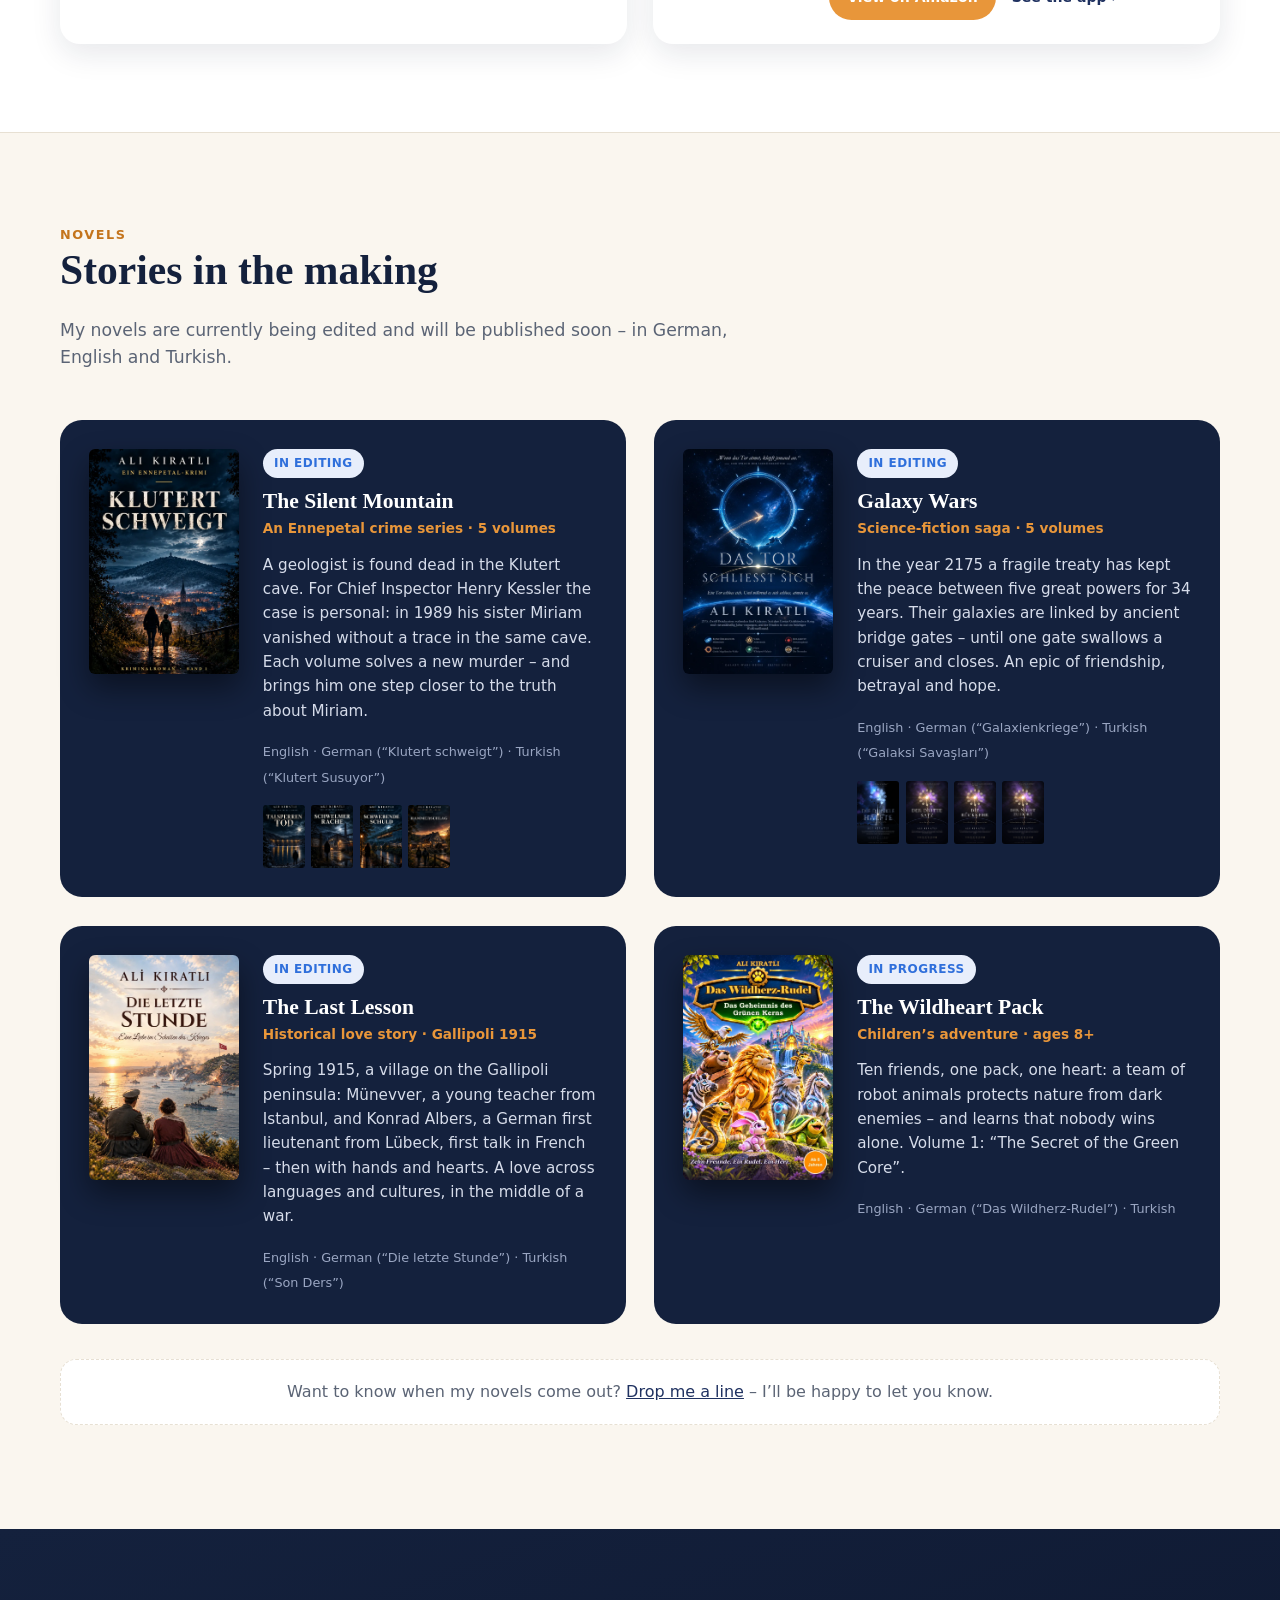
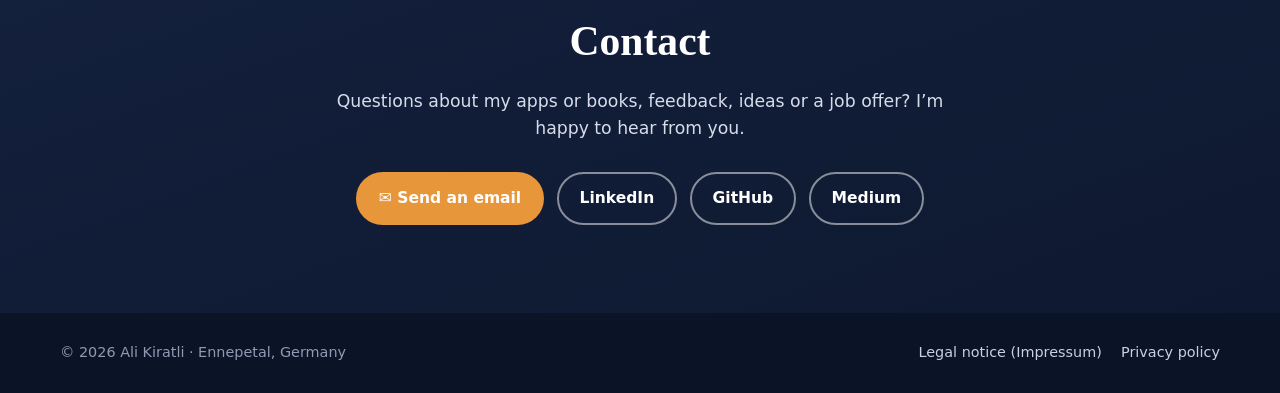
==== commit 83db78c9: "Über mich: 8 Jahre Militärschulen + 15 Jahre Dienst = 23 Jahre Armee (DE/EN/TR) Co-Authored-By: Clau" ====
--- a/en/index.html
+++ b/en/index.html
@@ -76,7 +76,7 @@
     </div>
     <div class="about-grid">
       <div class="about-text reveal">
-        <p>I was born in Bursa, Turkey, studied systems engineering (B.&nbsp;Sc.) at the Turkish Military Academy in Ankara and then worked for more than 15 years as a systems engineer, auditor and officer – responsible for planning, information systems, information security and training.</p>
+        <p>I was born in Bursa, Turkey. After four years at a military high school, I spent four years studying systems engineering (B.&nbsp;Sc.) at the Turkish Military Academy in Ankara – eight years as a boarding student, with summers spent in training camps. I then served for 15 years as a systems engineer, auditor and officer, responsible for planning, information systems, information security and training. Altogether, I spent 23 years in the army.</p>
         <p>In 2020 I moved to Germany with my family. I learned German, retrained as an <strong>IT specialist for application development</strong> (Fachinformatiker, IT Akademie Dr. Heuer, IHK qualification 2026) and now develop my own applications – often with modern AI tools such as Claude Code.</p>
         <p>What drives me: learning should be easier. That’s why I build apps that help people prepare for exams, and write workbooks that help children grow more confident step by step. I also write novels – from a crime series set in my hometown of Ennepetal to science fiction.</p>
         <p>I also write on <a href="https://medium.com/@alikiratlide" target="_blank" rel="noopener">Medium</a> – about digital forensics for financial crime in cloud and accounting systems, and about my career change from army officer to software developer.</p>
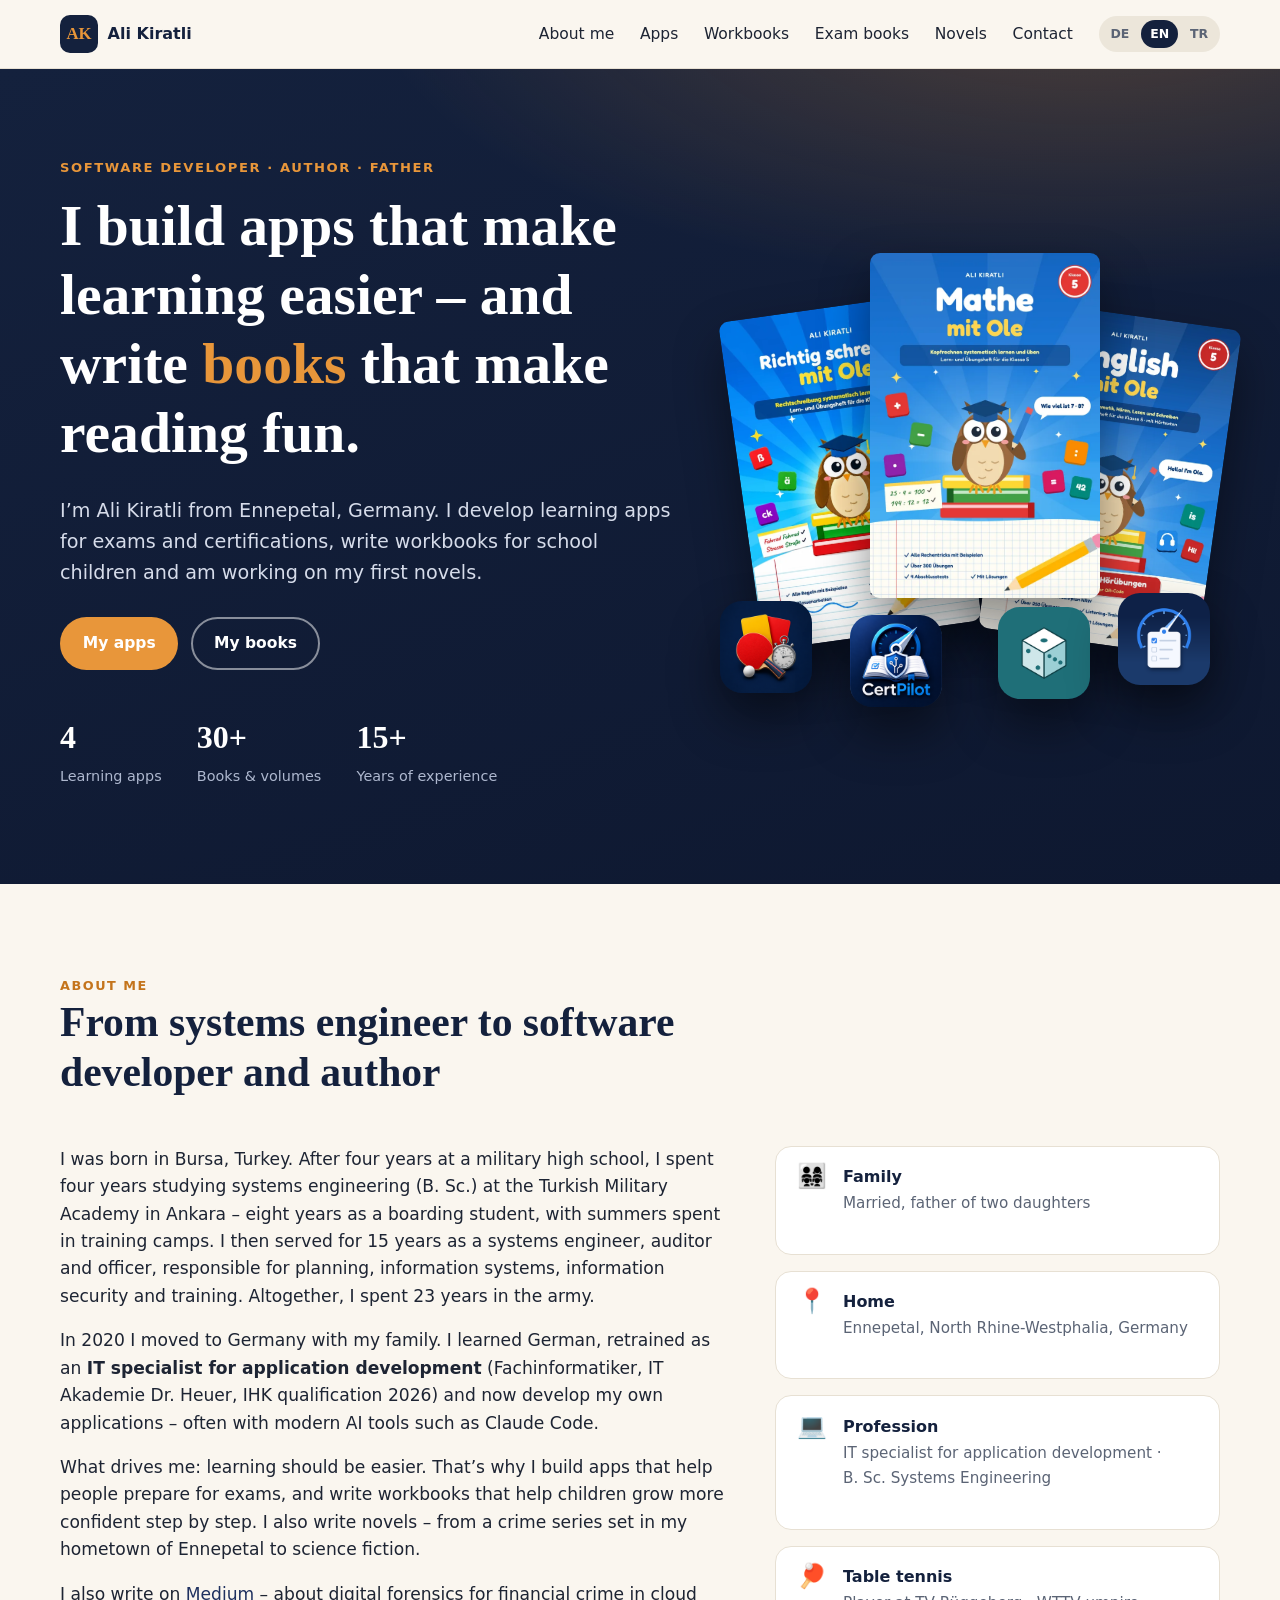
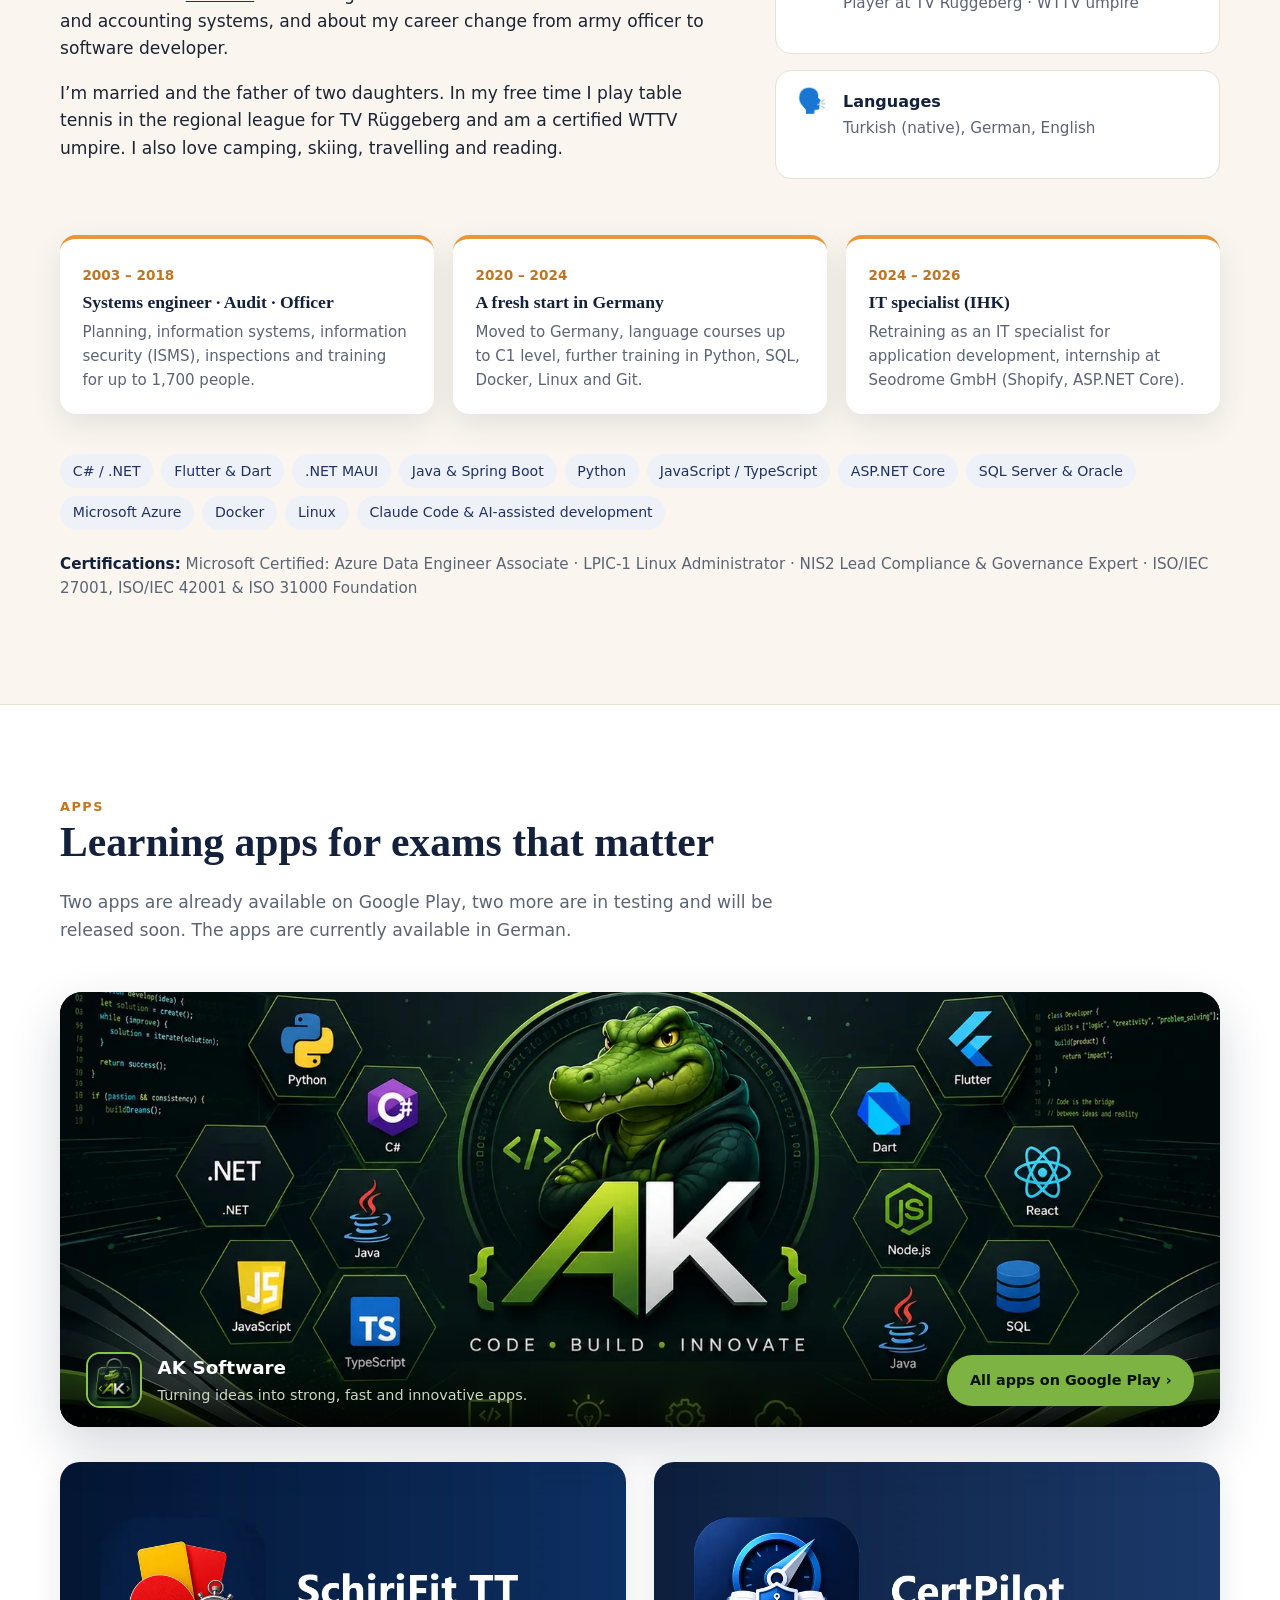
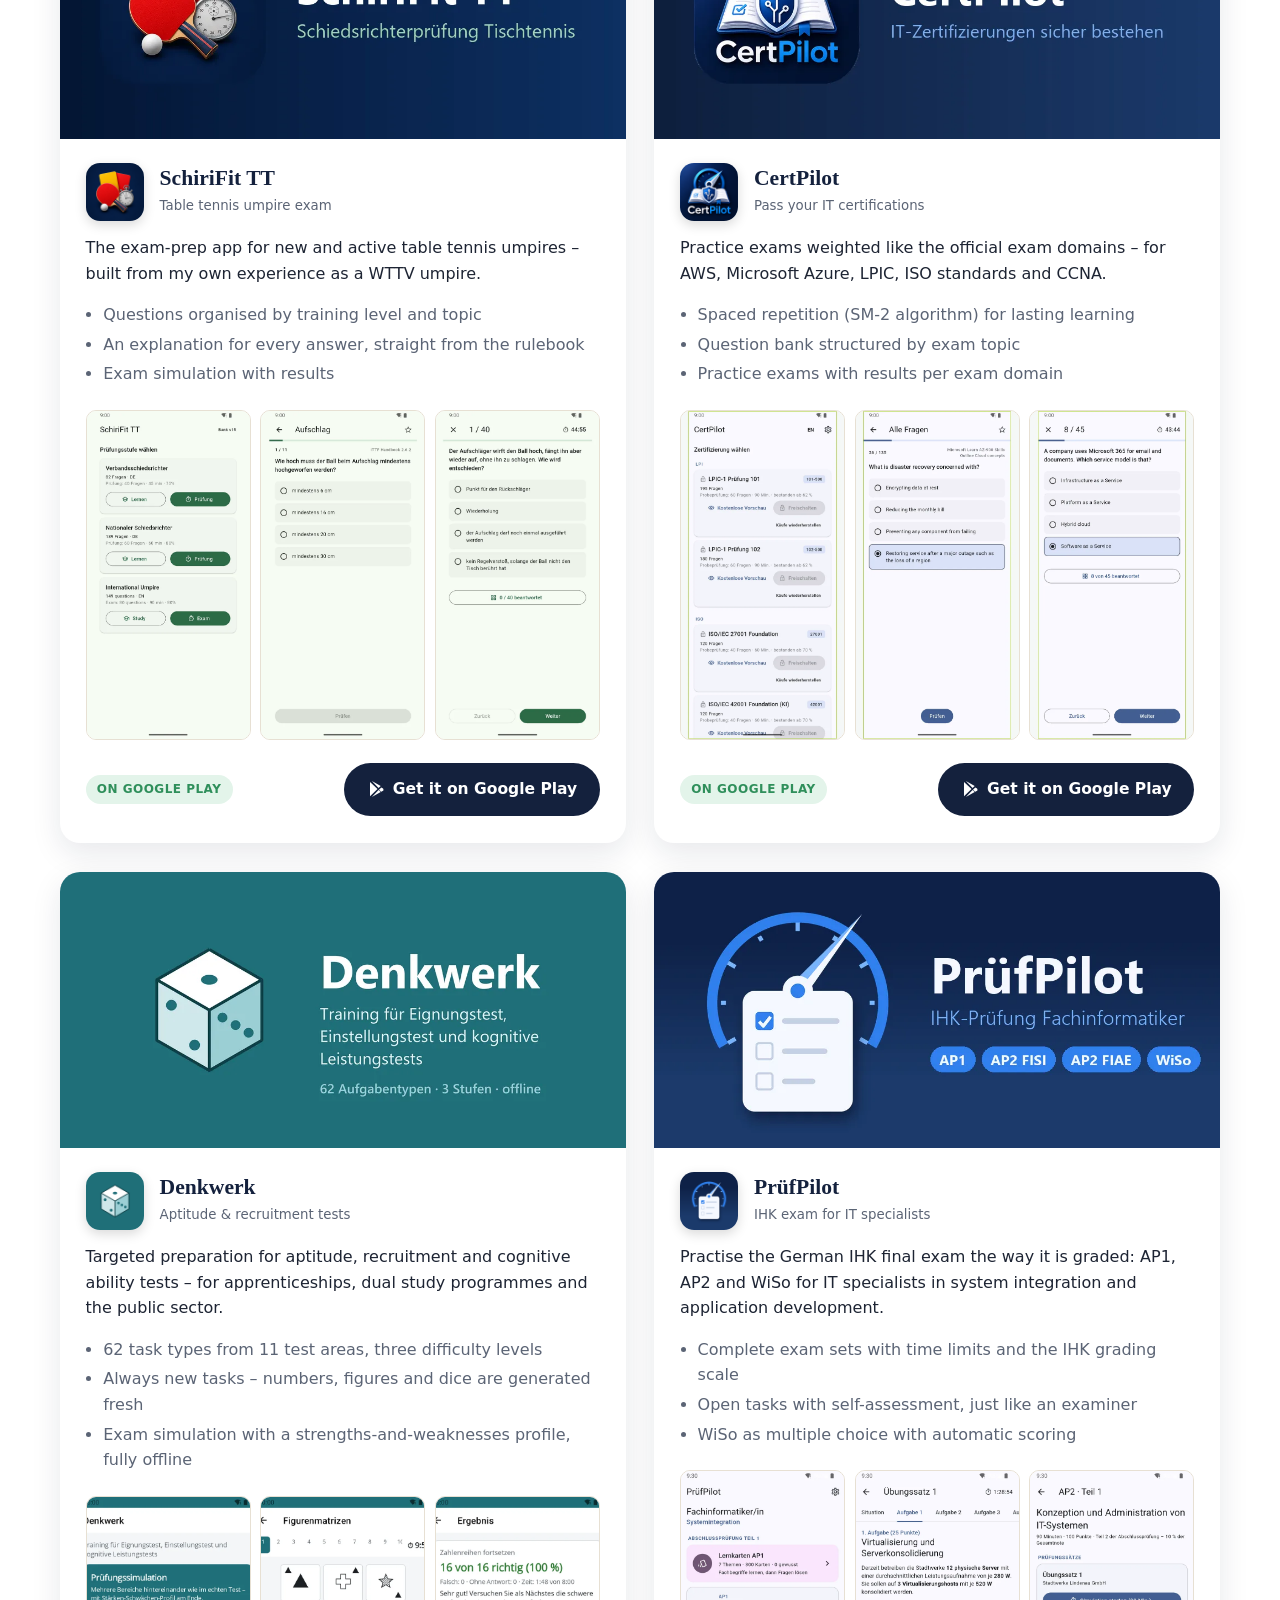
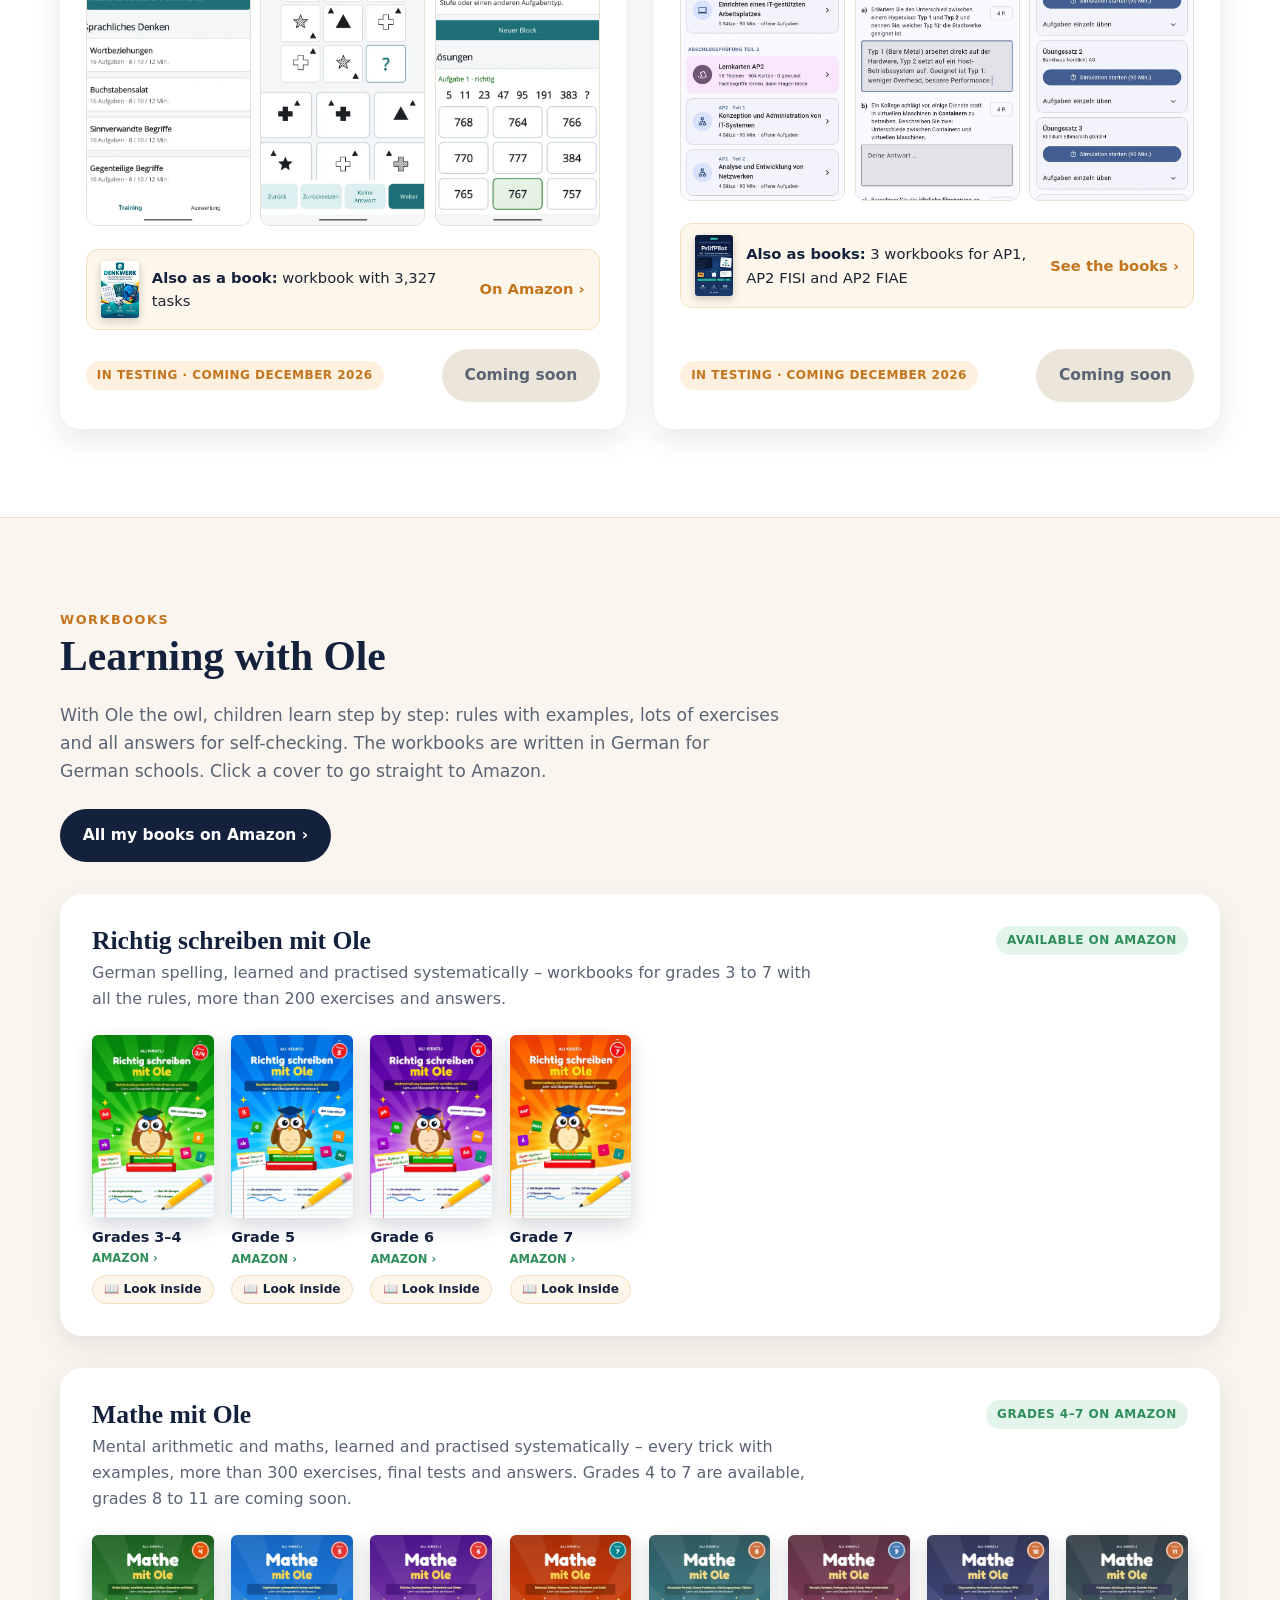
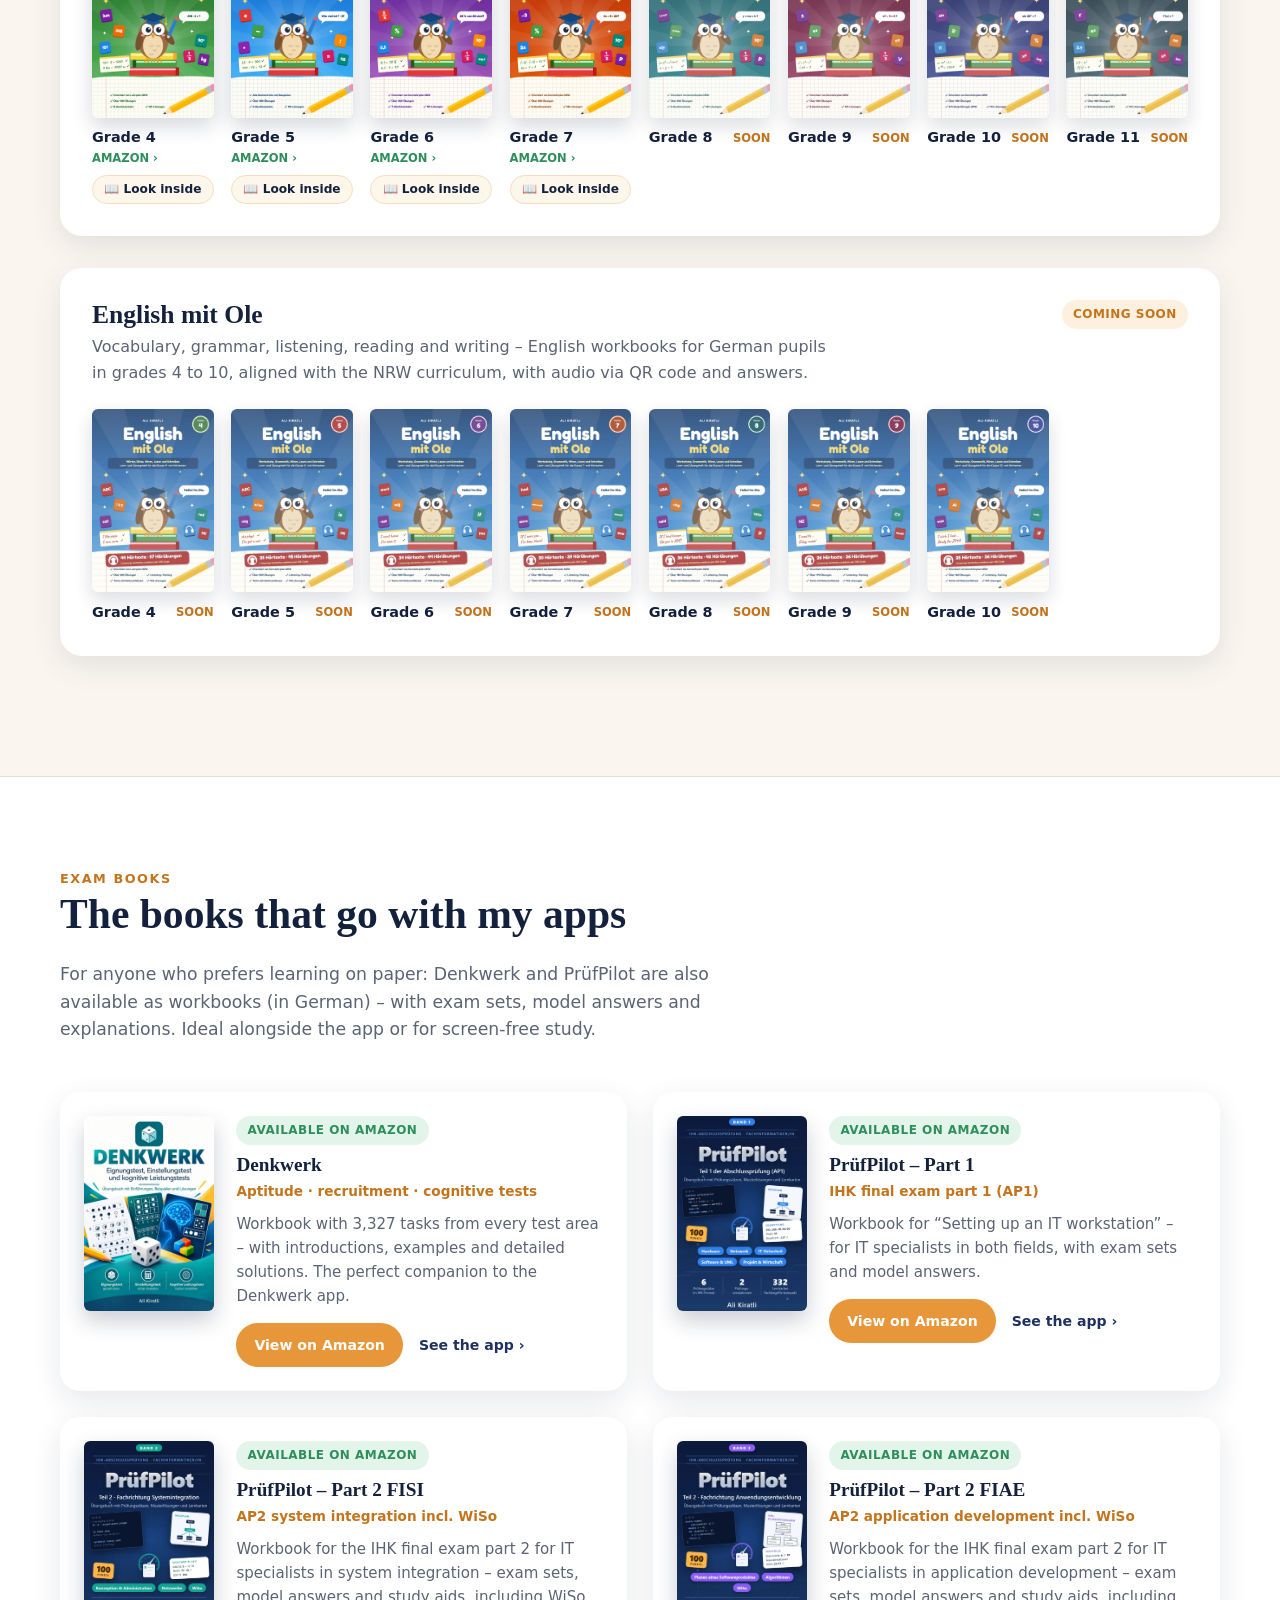
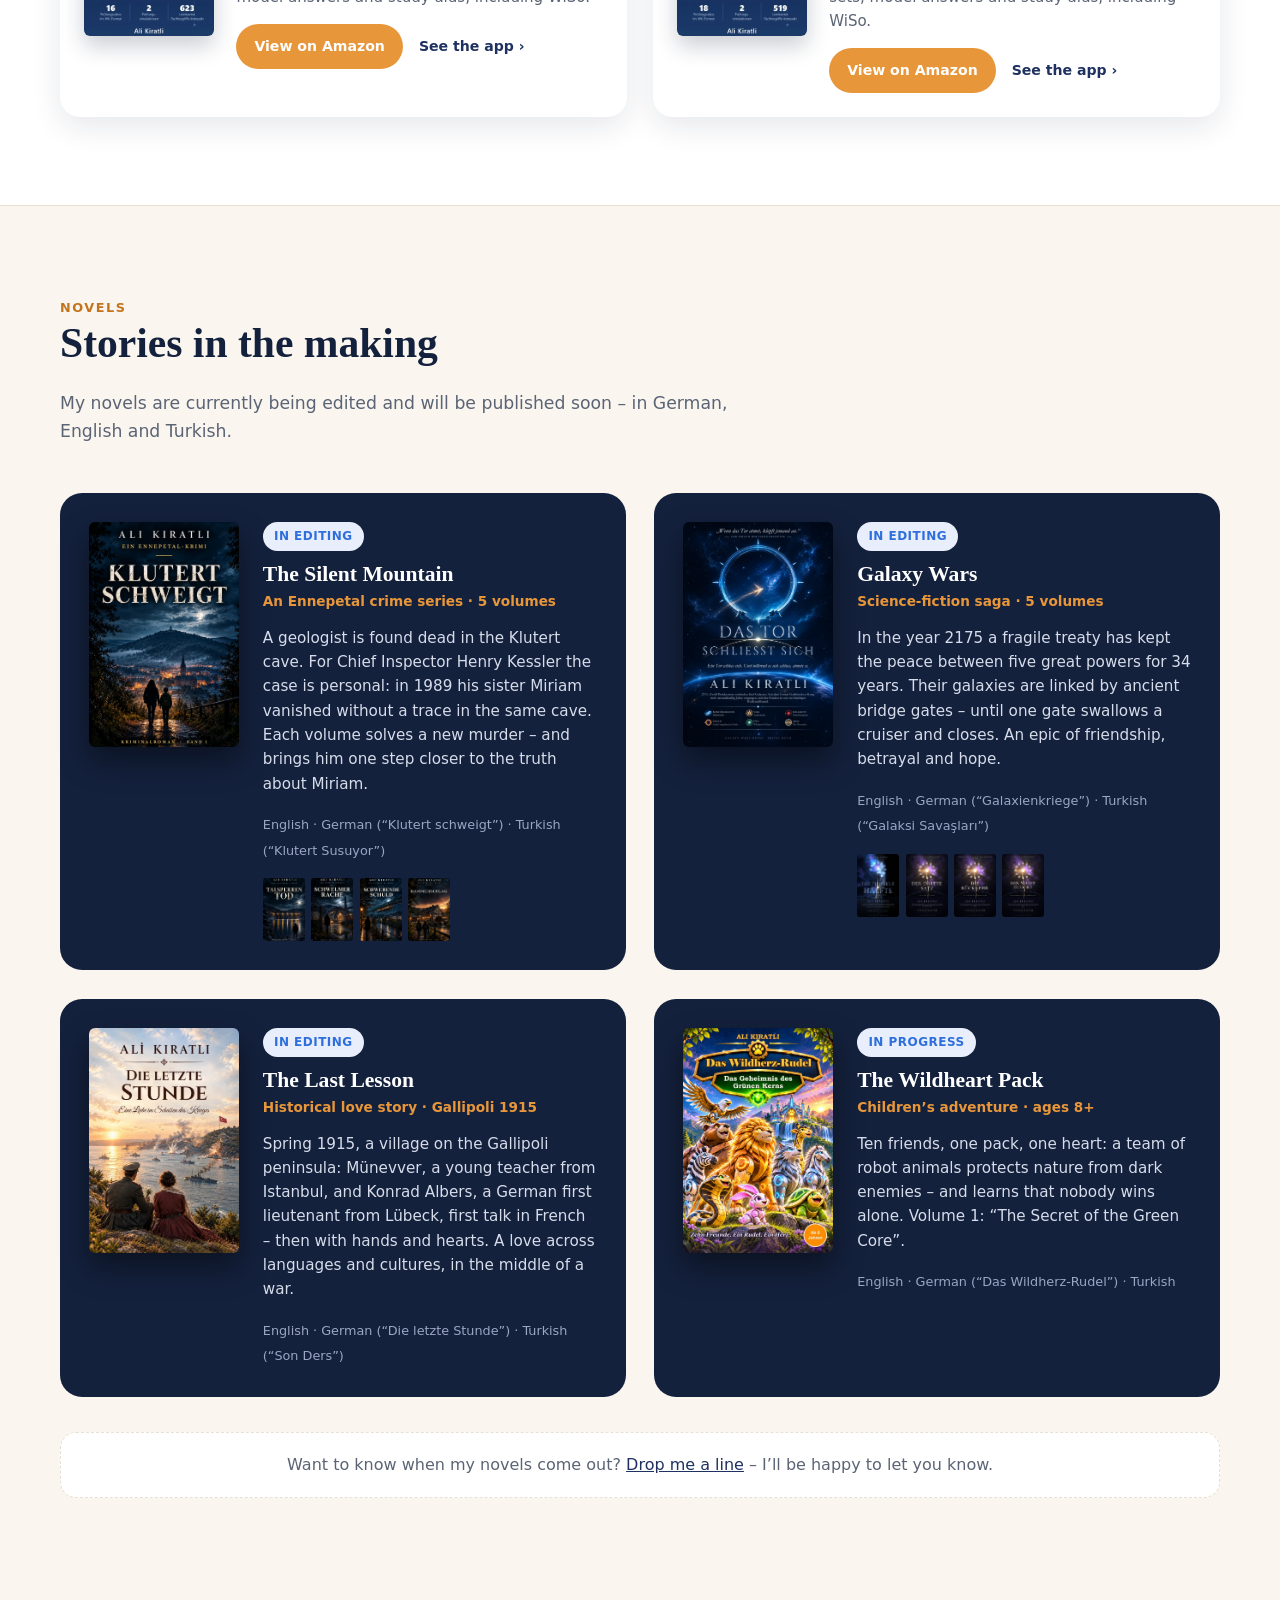
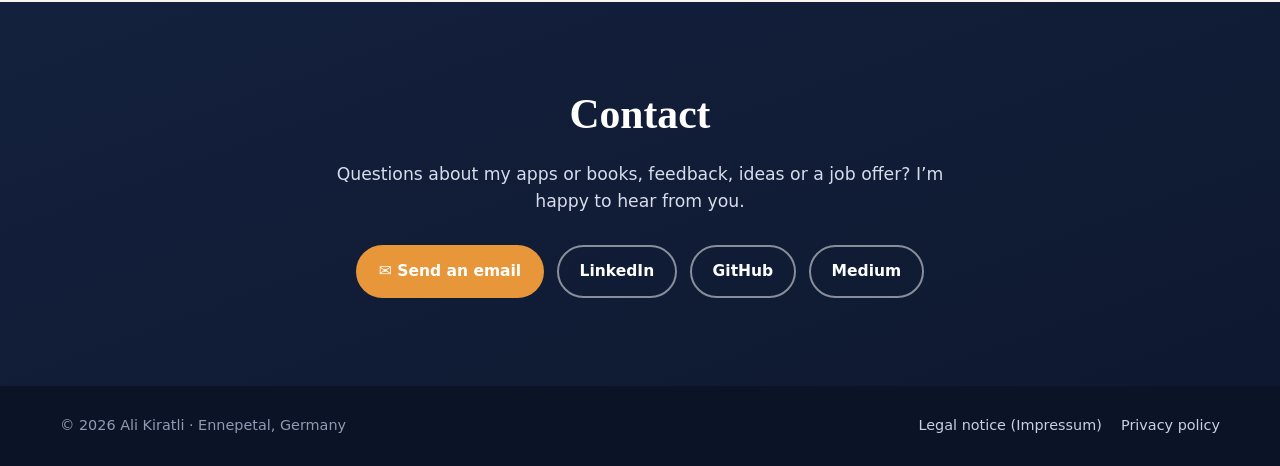
==== commit 3bae075b: "Blick ins Buch: 6 Leseprobe-Seiten je Ole-Buch mit Viewer (DE/EN/TR) Co-Authored-By: Claude Opus 5.5" ====
--- a/en/index.html
+++ b/en/index.html
@@ -265,10 +265,10 @@
         <span class="badge badge-live">Available on Amazon</span>
       </div>
       <div class="covers">
-        <a class="cover" href="https://www.amazon.de/dp/B0HQ5HKKGM" target="_blank" rel="noopener"><img src="../assets/img/books/rs-3-4.webp" alt="Richtig schreiben mit Ole – grades 3–4" loading="lazy"><span class="cap">Grades 3–4 <em>AMAZON ›</em></span></a>
-        <a class="cover" href="https://www.amazon.de/dp/B0HQ585RS4" target="_blank" rel="noopener"><img src="../assets/img/books/rs-5.webp" alt="Richtig schreiben mit Ole – grade 5" loading="lazy"><span class="cap">Grade 5 <em>AMAZON ›</em></span></a>
-        <a class="cover" href="https://www.amazon.de/dp/B0HQY8XVKL" target="_blank" rel="noopener"><img src="../assets/img/books/rs-6.webp" alt="Richtig schreiben mit Ole – grade 6" loading="lazy"><span class="cap">Grade 6 <em>AMAZON ›</em></span></a>
-        <a class="cover" href="https://www.amazon.de/dp/B0HQY9NMVP" target="_blank" rel="noopener"><img src="../assets/img/books/rs-7.webp" alt="Richtig schreiben mit Ole – grade 7" loading="lazy"><span class="cap">Grade 7 <em>AMAZON ›</em></span></a>
+        <div class="cover-item"><a class="cover" href="https://www.amazon.de/dp/B0HQ5HKKGM" target="_blank" rel="noopener"><img src="../assets/img/books/rs-3-4.webp" alt="Richtig schreiben mit Ole – grades 3–4" loading="lazy"><span class="cap">Grades 3–4 <em>AMAZON ›</em></span></a><button class="peek" type="button" data-book="rs-3-4" data-title="Richtig schreiben mit Ole – grades 3–4" data-buy="https://www.amazon.de/dp/B0HQ5HKKGM">📖 Look inside</button></div>
+        <div class="cover-item"><a class="cover" href="https://www.amazon.de/dp/B0HQ585RS4" target="_blank" rel="noopener"><img src="../assets/img/books/rs-5.webp" alt="Richtig schreiben mit Ole – grade 5" loading="lazy"><span class="cap">Grade 5 <em>AMAZON ›</em></span></a><button class="peek" type="button" data-book="rs-5" data-title="Richtig schreiben mit Ole – grade 5" data-buy="https://www.amazon.de/dp/B0HQ585RS4">📖 Look inside</button></div>
+        <div class="cover-item"><a class="cover" href="https://www.amazon.de/dp/B0HQY8XVKL" target="_blank" rel="noopener"><img src="../assets/img/books/rs-6.webp" alt="Richtig schreiben mit Ole – grade 6" loading="lazy"><span class="cap">Grade 6 <em>AMAZON ›</em></span></a><button class="peek" type="button" data-book="rs-6" data-title="Richtig schreiben mit Ole – grade 6" data-buy="https://www.amazon.de/dp/B0HQY8XVKL">📖 Look inside</button></div>
+        <div class="cover-item"><a class="cover" href="https://www.amazon.de/dp/B0HQY9NMVP" target="_blank" rel="noopener"><img src="../assets/img/books/rs-7.webp" alt="Richtig schreiben mit Ole – grade 7" loading="lazy"><span class="cap">Grade 7 <em>AMAZON ›</em></span></a><button class="peek" type="button" data-book="rs-7" data-title="Richtig schreiben mit Ole – grade 7" data-buy="https://www.amazon.de/dp/B0HQY9NMVP">📖 Look inside</button></div>
       </div>
     </div>
 
@@ -282,10 +282,10 @@
         <span class="badge badge-live">Grades 4–7 on Amazon</span>
       </div>
       <div class="covers">
-        <a class="cover" href="https://www.amazon.de/dp/B0HRVQH3DS" target="_blank" rel="noopener"><img src="../assets/img/books/mathe-4.webp" alt="Mathe mit Ole – grade 4" loading="lazy"><span class="cap">Grade 4 <em>AMAZON ›</em></span></a>
-        <a class="cover" href="https://www.amazon.de/dp/B0HRVHYV1J" target="_blank" rel="noopener"><img src="../assets/img/books/mathe-5.webp" alt="Mathe mit Ole – grade 5" loading="lazy"><span class="cap">Grade 5 <em>AMAZON ›</em></span></a>
-        <a class="cover" href="https://www.amazon.de/dp/B0HSM9DJZQ" target="_blank" rel="noopener"><img src="../assets/img/books/mathe-6.webp" alt="Mathe mit Ole – grade 6" loading="lazy"><span class="cap">Grade 6 <em>AMAZON ›</em></span></a>
-        <a class="cover" href="https://www.amazon.de/dp/B0HSM4L9Q2" target="_blank" rel="noopener"><img src="../assets/img/books/mathe-7.webp" alt="Mathe mit Ole – grade 7" loading="lazy"><span class="cap">Grade 7 <em>AMAZON ›</em></span></a>
+        <div class="cover-item"><a class="cover" href="https://www.amazon.de/dp/B0HRVQH3DS" target="_blank" rel="noopener"><img src="../assets/img/books/mathe-4.webp" alt="Mathe mit Ole – grade 4" loading="lazy"><span class="cap">Grade 4 <em>AMAZON ›</em></span></a><button class="peek" type="button" data-book="mathe-4" data-title="Mathe mit Ole – grade 4" data-buy="https://www.amazon.de/dp/B0HRVQH3DS">📖 Look inside</button></div>
+        <div class="cover-item"><a class="cover" href="https://www.amazon.de/dp/B0HRVHYV1J" target="_blank" rel="noopener"><img src="../assets/img/books/mathe-5.webp" alt="Mathe mit Ole – grade 5" loading="lazy"><span class="cap">Grade 5 <em>AMAZON ›</em></span></a><button class="peek" type="button" data-book="mathe-5" data-title="Mathe mit Ole – grade 5" data-buy="https://www.amazon.de/dp/B0HRVHYV1J">📖 Look inside</button></div>
+        <div class="cover-item"><a class="cover" href="https://www.amazon.de/dp/B0HSM9DJZQ" target="_blank" rel="noopener"><img src="../assets/img/books/mathe-6.webp" alt="Mathe mit Ole – grade 6" loading="lazy"><span class="cap">Grade 6 <em>AMAZON ›</em></span></a><button class="peek" type="button" data-book="mathe-6" data-title="Mathe mit Ole – grade 6" data-buy="https://www.amazon.de/dp/B0HSM9DJZQ">📖 Look inside</button></div>
+        <div class="cover-item"><a class="cover" href="https://www.amazon.de/dp/B0HSM4L9Q2" target="_blank" rel="noopener"><img src="../assets/img/books/mathe-7.webp" alt="Mathe mit Ole – grade 7" loading="lazy"><span class="cap">Grade 7 <em>AMAZON ›</em></span></a><button class="peek" type="button" data-book="mathe-7" data-title="Mathe mit Ole – grade 7" data-buy="https://www.amazon.de/dp/B0HSM4L9Q2">📖 Look inside</button></div>
         <div class="cover soon"><img src="../assets/img/books/mathe-8.webp" alt="Mathe mit Ole – grade 8" loading="lazy"><span class="cap">Grade 8 <em>SOON</em></span></div>
         <div class="cover soon"><img src="../assets/img/books/mathe-9.webp" alt="Mathe mit Ole – grade 9" loading="lazy"><span class="cap">Grade 9 <em>SOON</em></span></div>
         <div class="cover soon"><img src="../assets/img/books/mathe-10.webp" alt="Mathe mit Ole – grade 10" loading="lazy"><span class="cap">Grade 10 <em>SOON</em></span></div>
--- a/assets/css/style.css
+++ b/assets/css/style.css
@@ -346,3 +346,44 @@
   .nav ul a { display: block; padding: .9rem 4vw; }
   .nav-right { gap: .8rem; }
 }
+
+/* ---------- Leseprobe / Blick ins Buch ---------- */
+.cover-item { display: flex; flex-direction: column; }
+.peek {
+  margin-top: .45rem; padding: .38rem .5rem; border: 1px solid #f3dfbf; background: #fdf6ea; color: var(--navy);
+  border-radius: 999px; font: inherit; font-size: .76rem; font-weight: 700; cursor: pointer; transition: .2s; line-height: 1.25;
+}
+.peek:hover { background: var(--amber); border-color: var(--amber); color: #fff; }
+.reader {
+  position: fixed; inset: 0; z-index: 210; background: rgba(8,12,24,.92); display: none;
+  grid-template-rows: auto 1fr auto; color: #fff; user-select: none; -webkit-user-select: none; -webkit-touch-callout: none;
+}
+.reader.open { display: grid; }
+.reader-top, .reader-bot { display: flex; align-items: center; justify-content: space-between; gap: 1rem; padding: .8rem 1.2rem; }
+.reader-top strong { font-size: 1rem; }
+.reader-top span { color: #aeb7cc; font-size: .9rem; margin-left: .6rem; }
+.reader-close { background: none; border: 0; color: #fff; font-size: 1.8rem; line-height: 1; cursor: pointer; padding: .2rem .5rem; }
+.reader-stage { position: relative; display: grid; place-items: center; min-height: 0; padding: 0 3.6rem; }
+.reader-stage img {
+  max-height: calc(100vh - 150px); max-height: calc(100dvh - 150px); max-width: 100%; width: auto; height: auto; border-radius: 4px; box-shadow: 0 20px 50px rgba(0,0,0,.5);
+  pointer-events: none; background: #fff;
+}
+.reader-nav {
+  position: absolute; top: 50%; transform: translateY(-50%); width: 46px; height: 46px; border-radius: 50%;
+  border: 0; background: rgba(255,255,255,.14); color: #fff; font-size: 1.5rem; cursor: pointer; transition: .2s;
+}
+.reader-nav:hover:not(:disabled) { background: var(--amber); }
+.reader-nav:disabled { opacity: .25; cursor: default; }
+.reader-prev { left: .8rem; } .reader-next { right: .8rem; }
+.reader-dots { display: flex; gap: .4rem; }
+.reader-dots i { width: 8px; height: 8px; border-radius: 50%; background: rgba(255,255,255,.3); }
+.reader-dots i.on { background: var(--amber); }
+.reader-bot small { color: #aeb7cc; }
+.reader-bot .btn { padding: .55rem 1.1rem; font-size: .9rem; }
+@media (max-width: 640px) {
+  .reader-stage { padding: 0 .6rem; }
+  .reader-nav { top: auto; bottom: .4rem; transform: none; }
+  .reader-bot { flex-wrap: wrap; justify-content: center; }
+  .reader-bot small { display: none; }
+}
+@media print { .reader, .reader * { display: none !important; } }
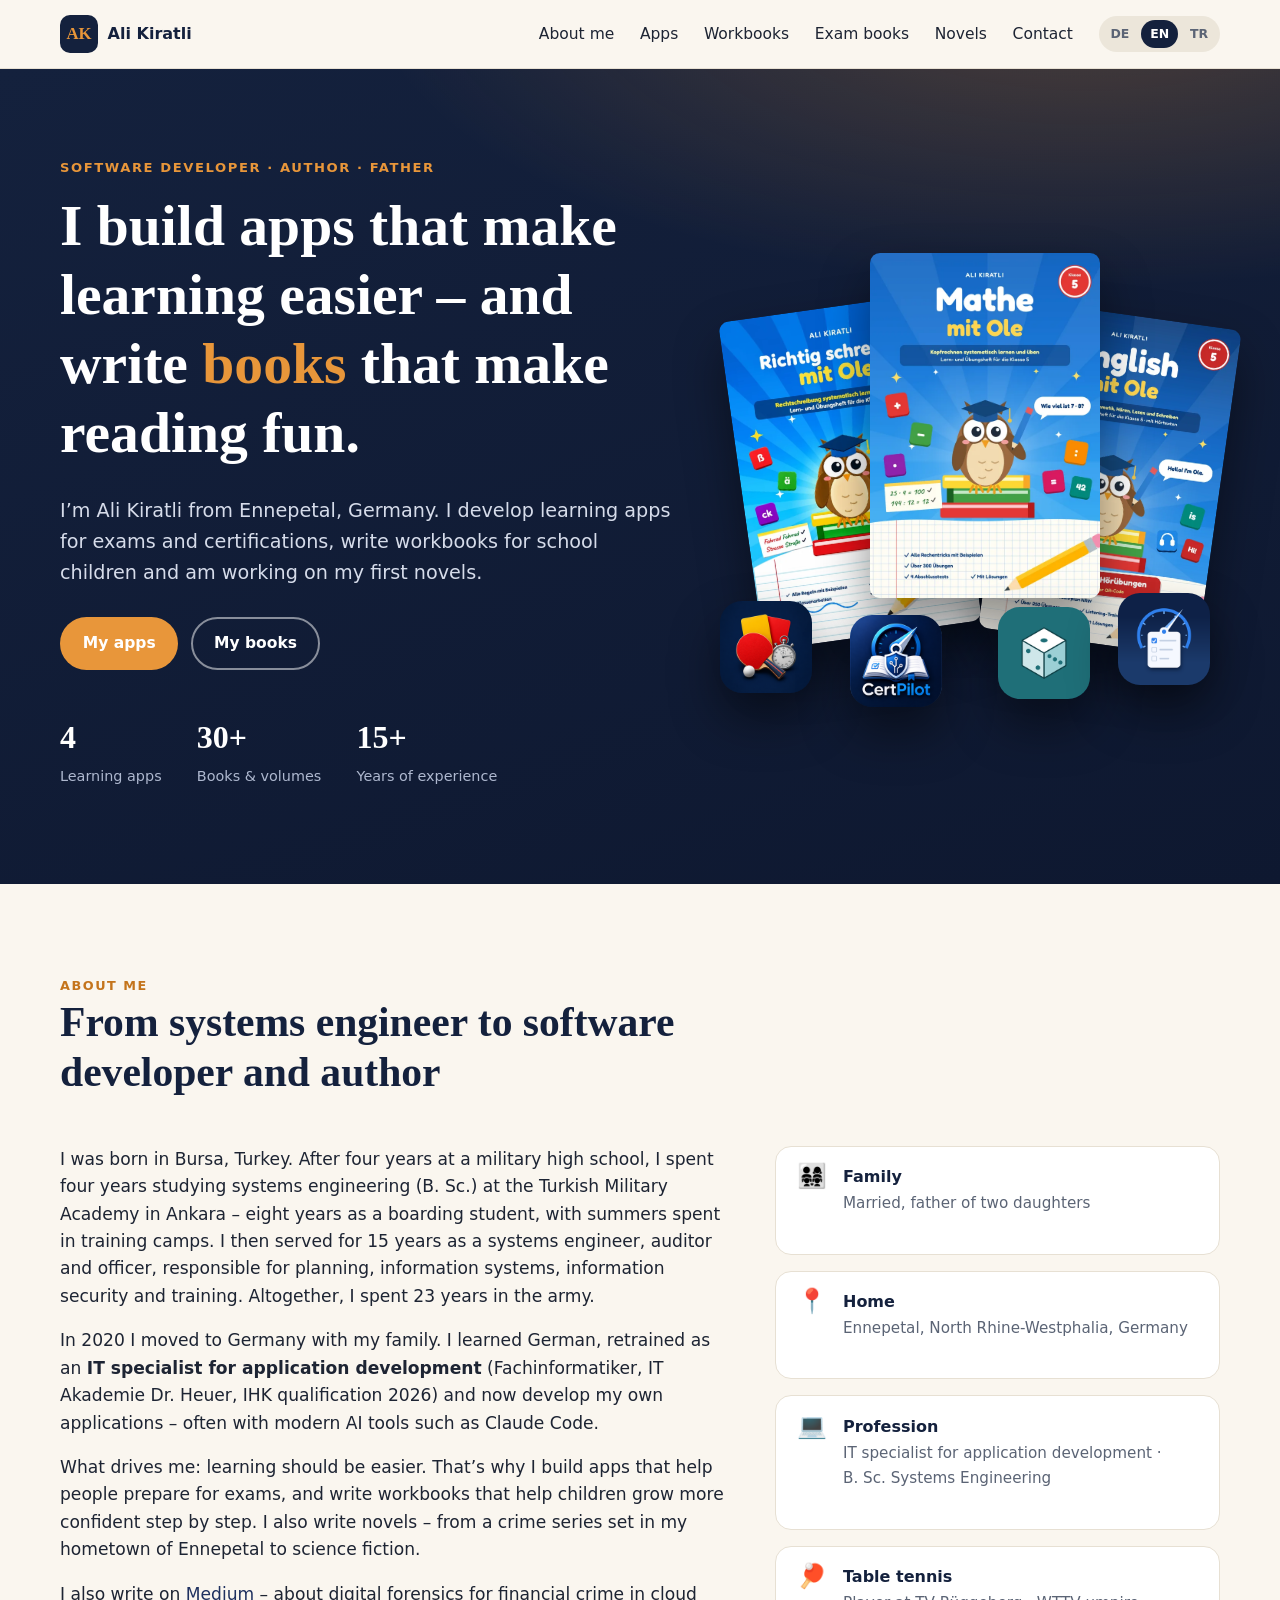
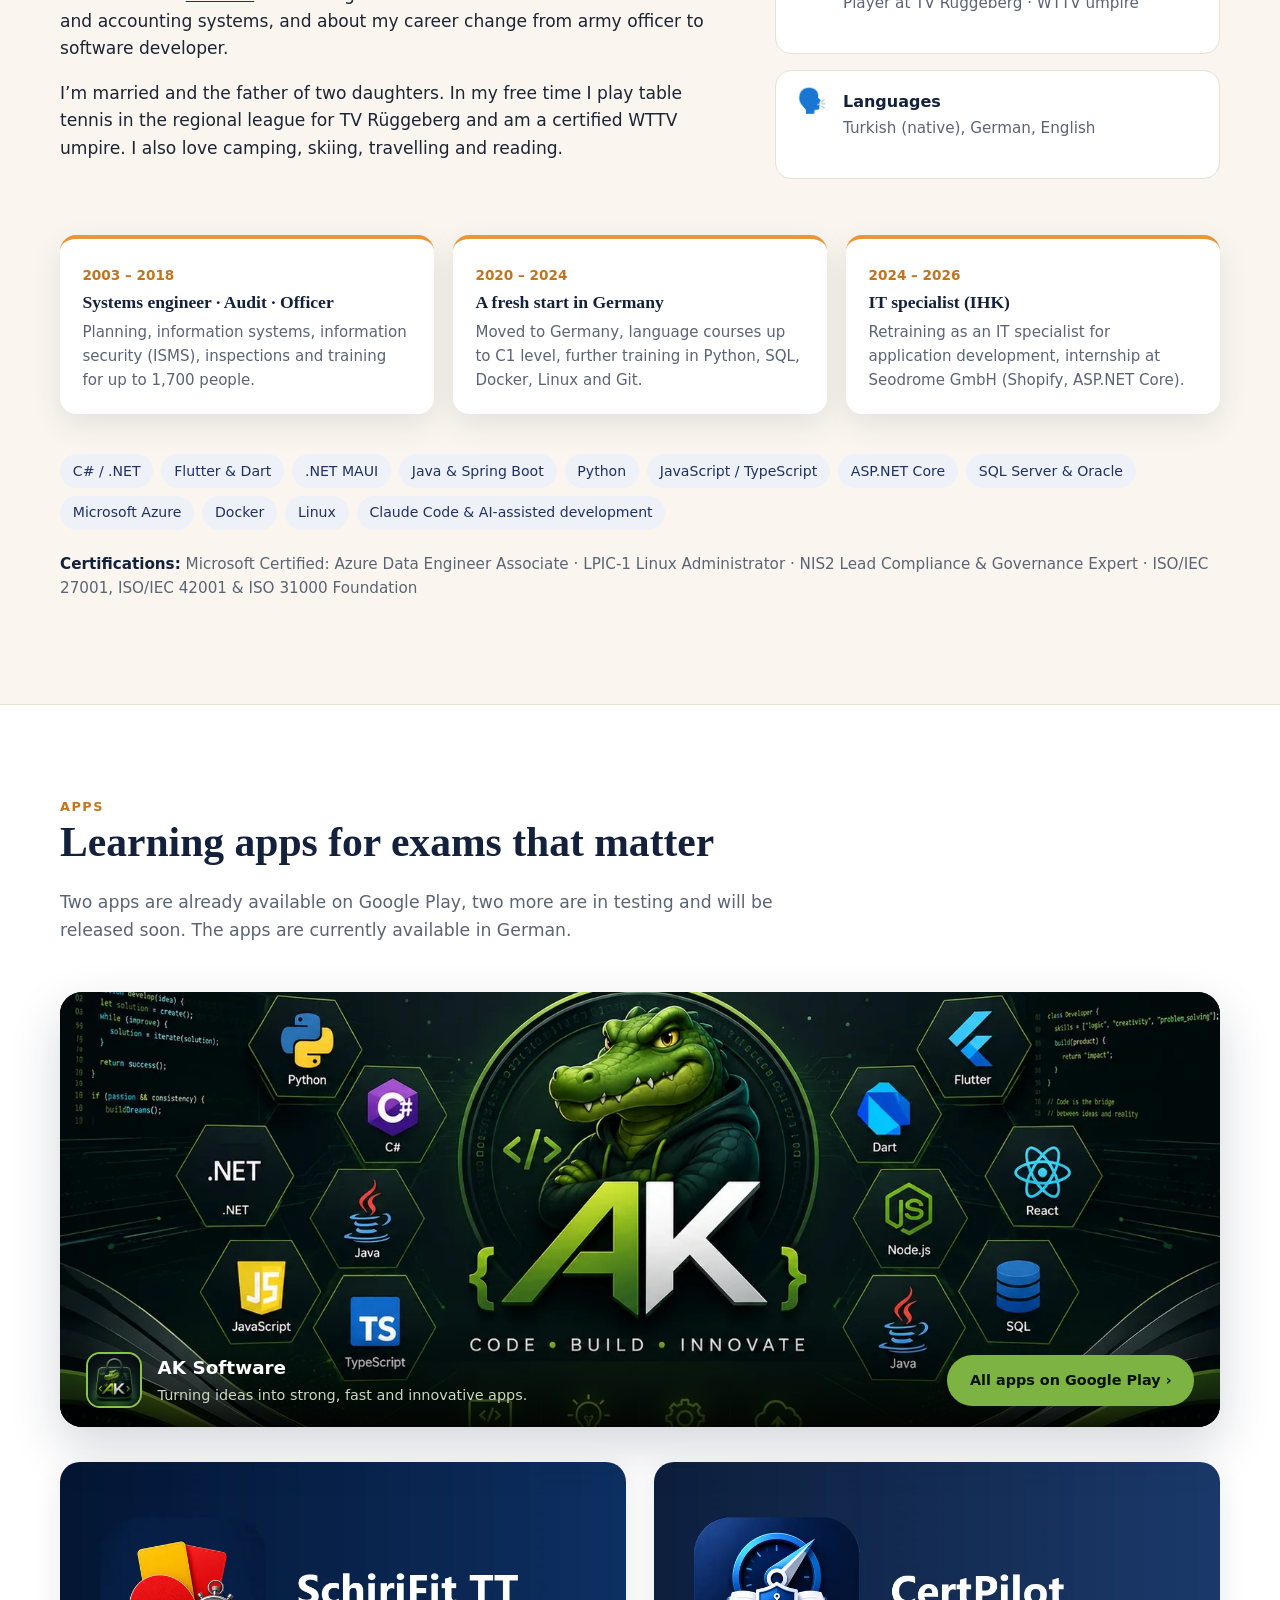
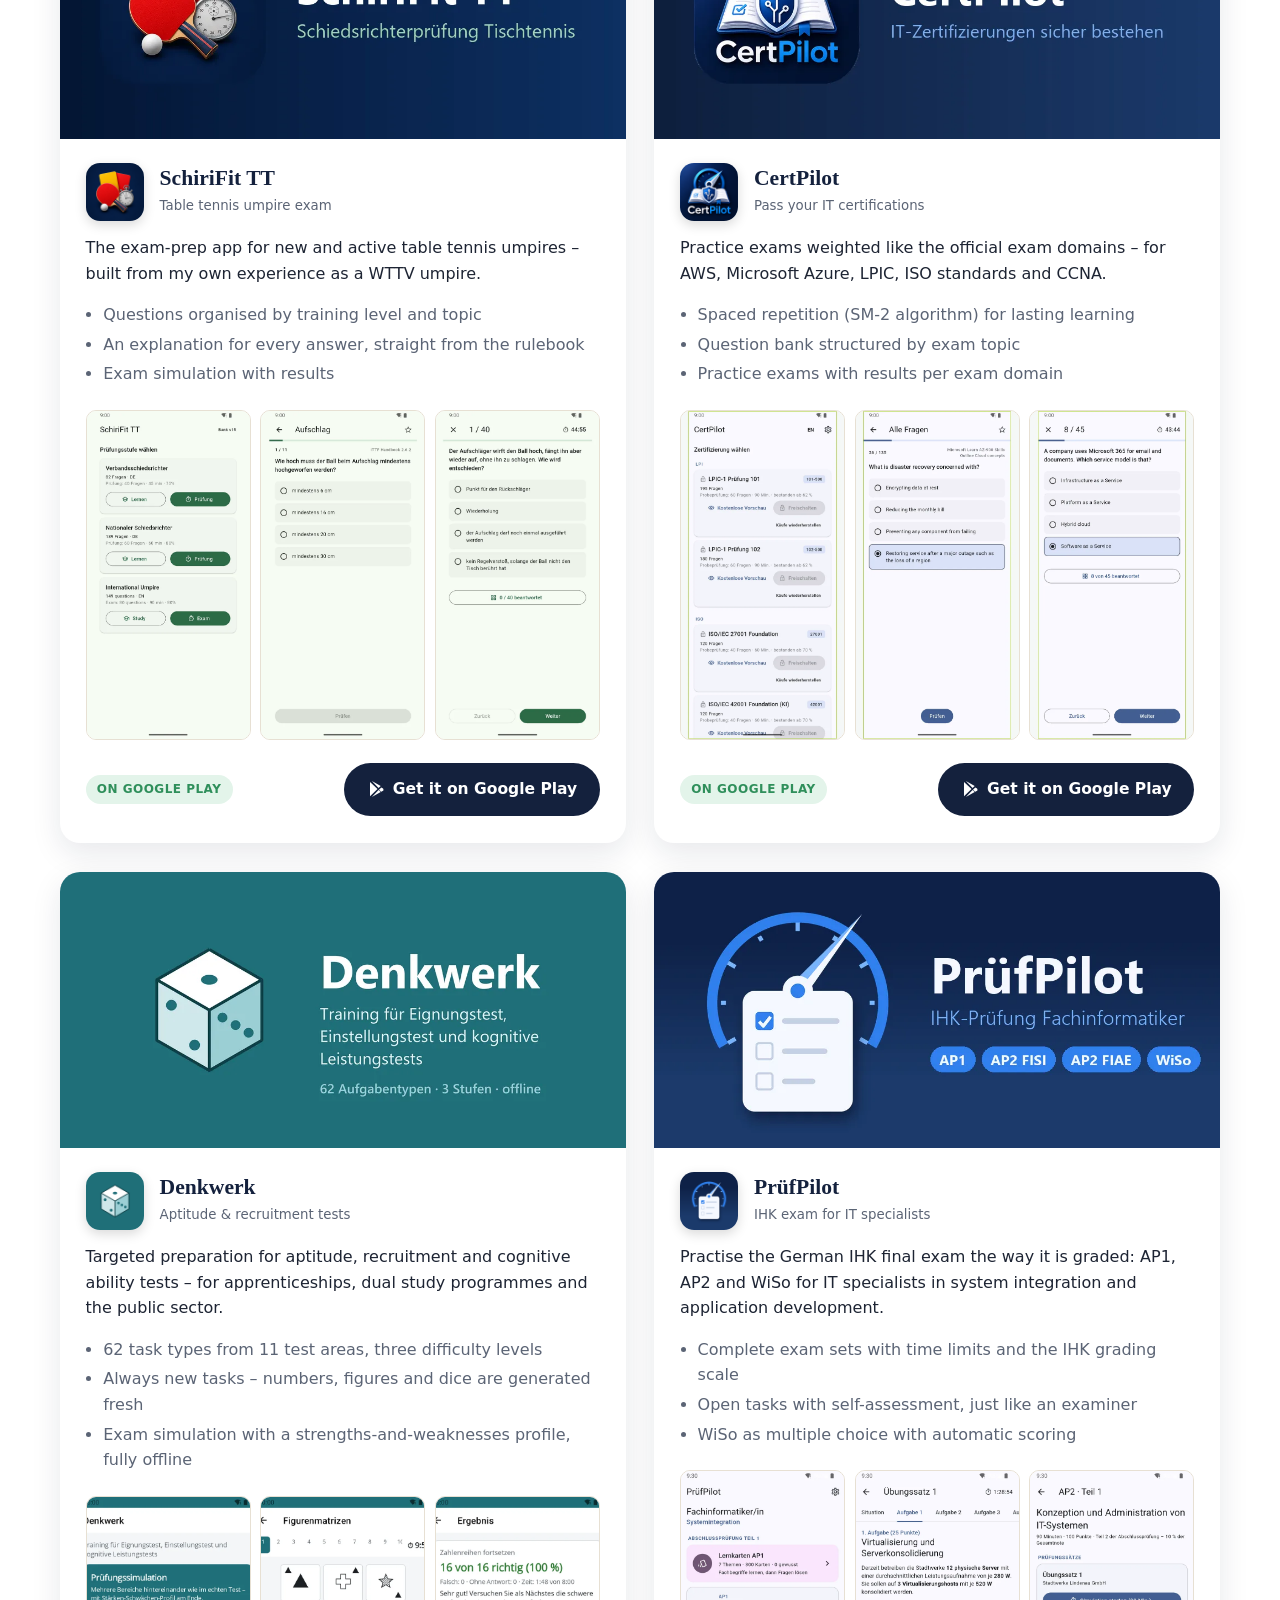
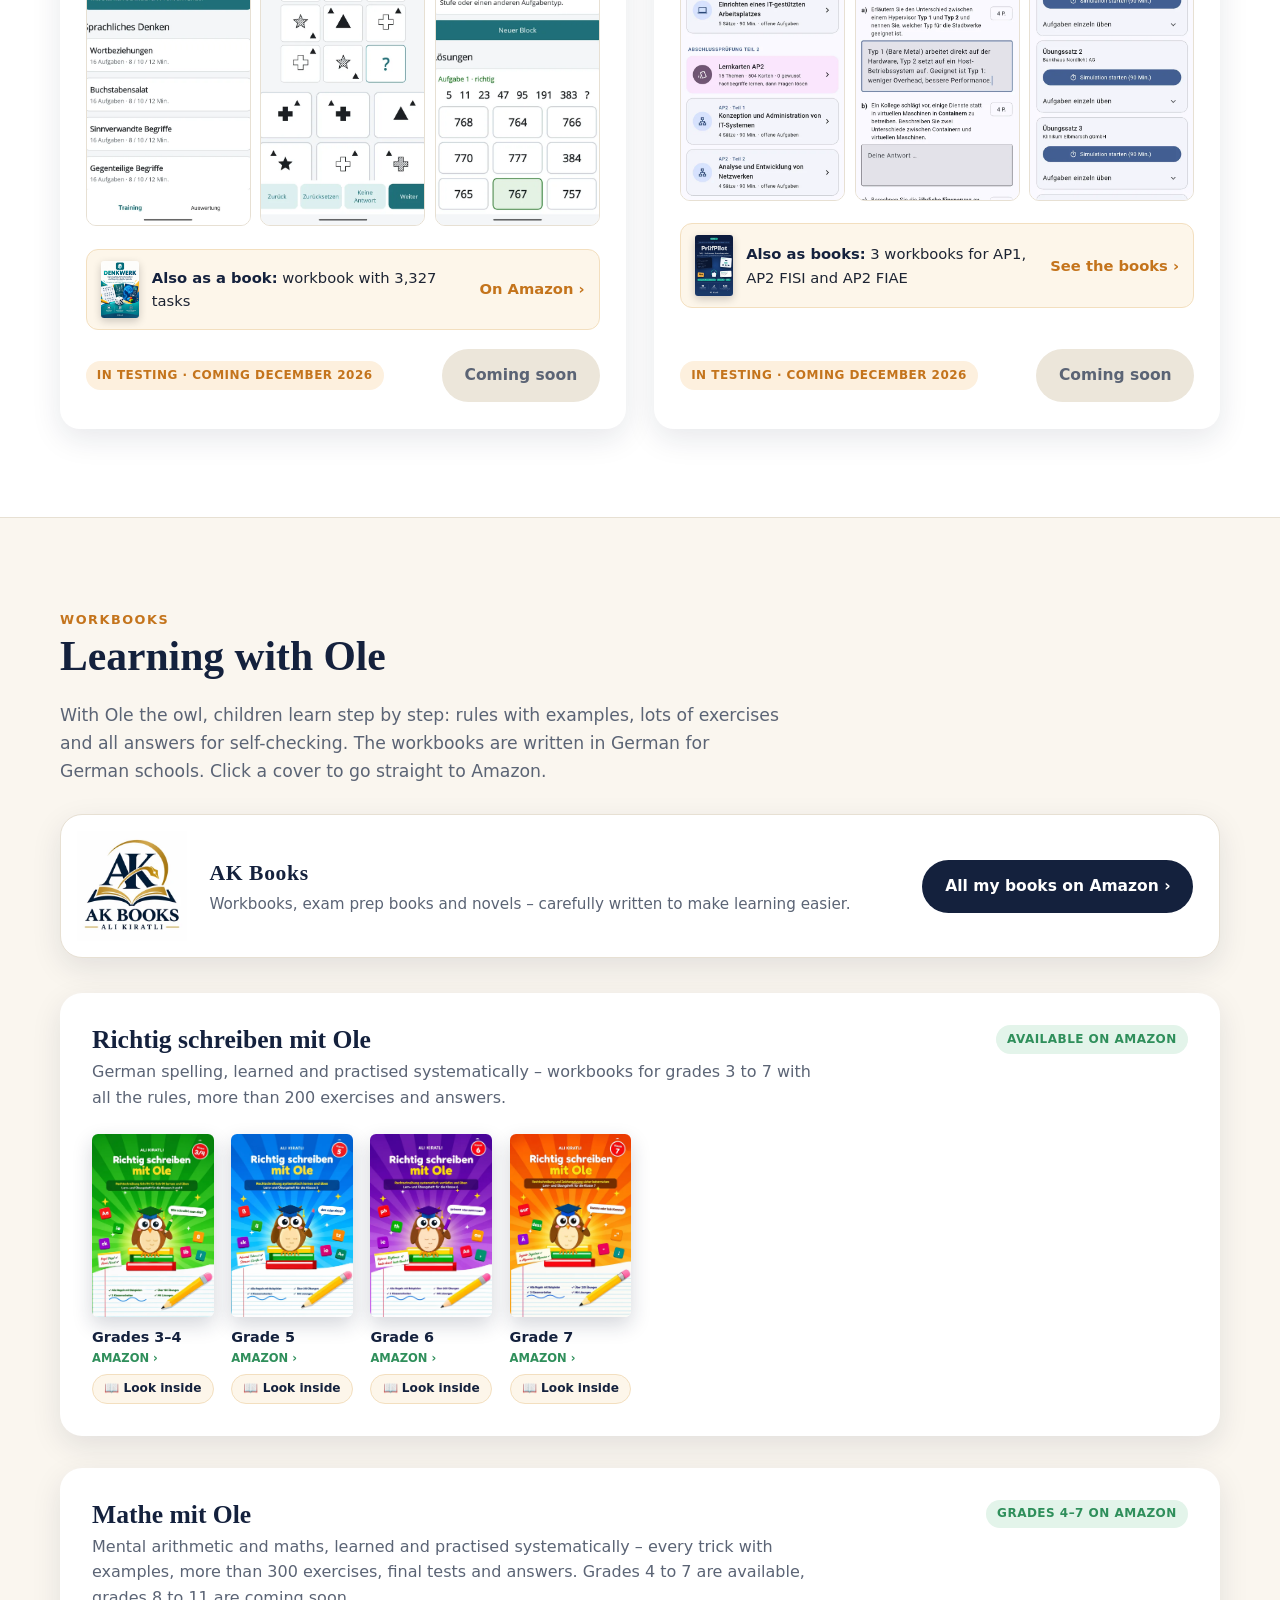
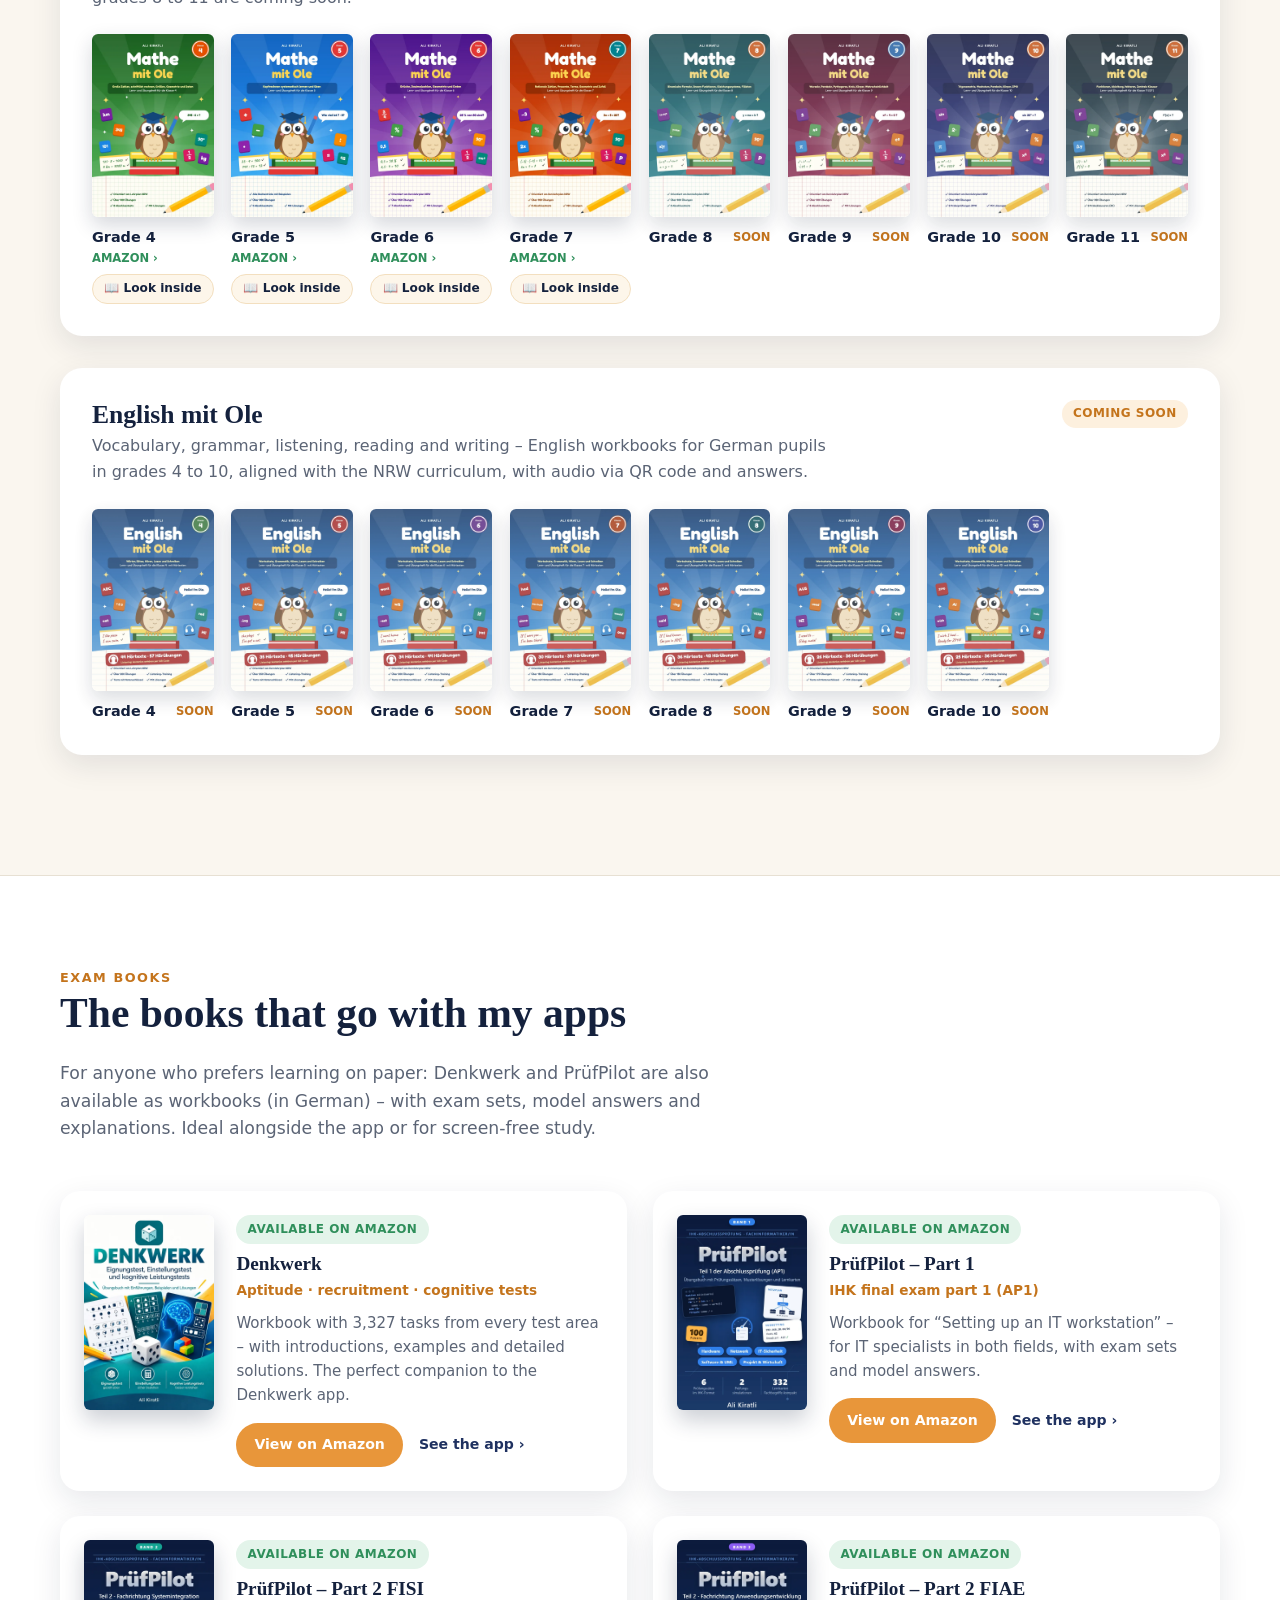
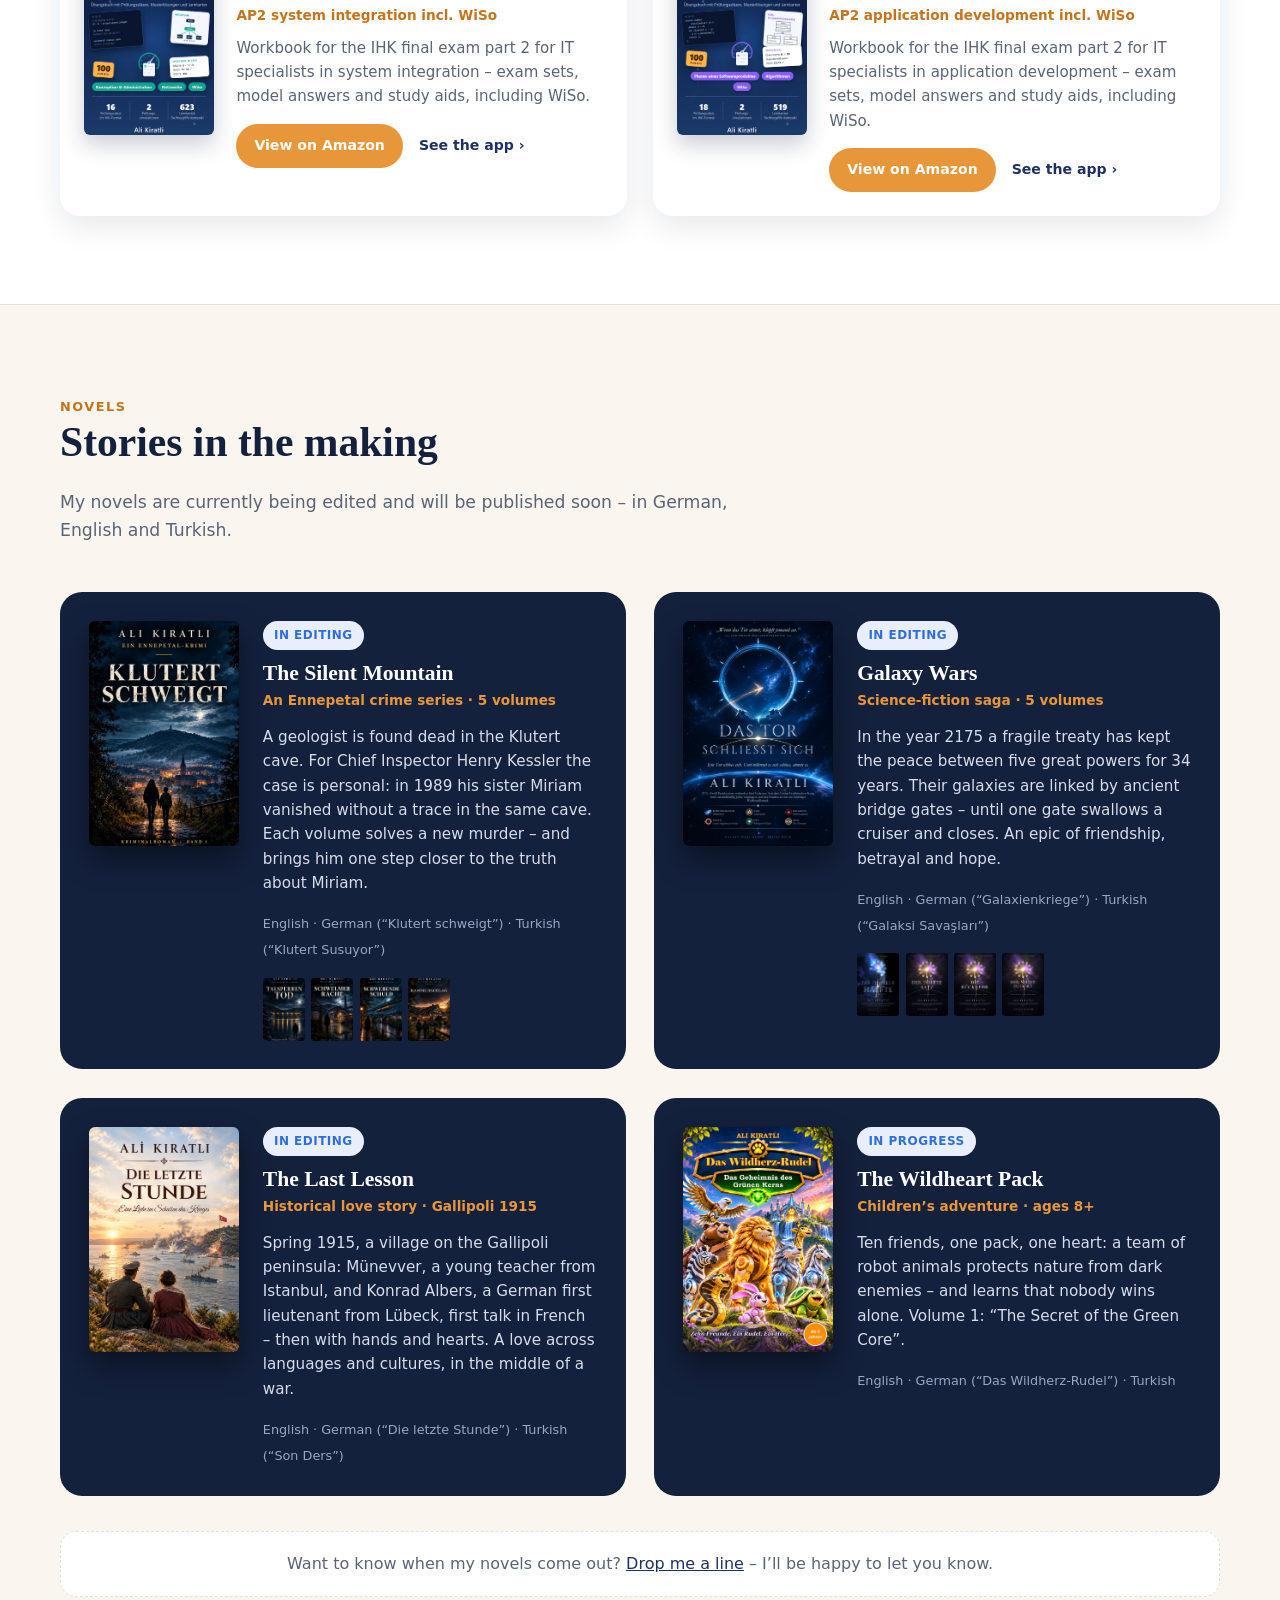
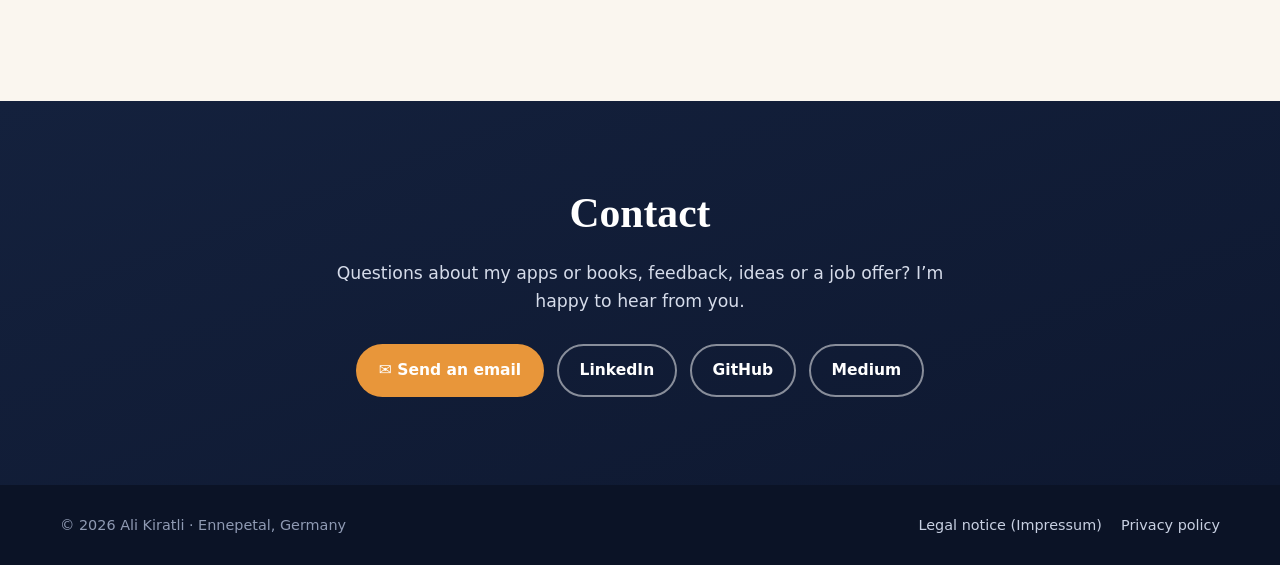
==== commit bb8dd3ce: "AK Books Logo: Verlagskarte im Abschnitt Lernbücher (DE/EN/TR) Co-Authored-By: Claude Opus 5.5 <nore" ====
--- a/en/index.html
+++ b/en/index.html
@@ -253,7 +253,11 @@
       <p>With Ole the owl, children learn step by step: rules with examples, lots of exercises and all answers for self-checking. The workbooks are written in German for German schools. Click a cover to go straight to Amazon.</p>
     </div>
 
-    <p class="reveal" style="margin:-1.5rem 0 2rem"><a class="btn btn-dark" href="https://www.amazon.de/stores/author/B0HNXRCQNM/allbooks" target="_blank" rel="noopener">All my books on Amazon ›</a></p>
+    <a class="publisher-card reveal" href="https://www.amazon.de/stores/author/B0HNXRCQNM/allbooks" target="_blank" rel="noopener">
+      <img src="../assets/img/books/ak-books-logo.webp" alt="AK Books – Ali Kiratli" width="320" height="320" loading="lazy">
+      <div><strong>AK Books</strong><span>Workbooks, exam prep books and novels – carefully written to make learning easier.</span></div>
+      <span class="btn btn-dark">All my books on Amazon ›</span>
+    </a>
 
     <!-- Richtig schreiben mit Ole -->
     <div class="series reveal">
--- a/assets/css/style.css
+++ b/assets/css/style.css
@@ -387,3 +387,23 @@
   .reader-bot small { display: none; }
 }
 @media print { .reader, .reader * { display: none !important; } }
+
+/* ---------- Verlagskarte „AK Books“ (Lernbücher) ---------- */
+.publisher-card {
+  display: flex; align-items: center; gap: 1.4rem; flex-wrap: wrap;
+  margin: -1.2rem 0 2.2rem; padding: 1rem 1.6rem 1rem 1rem;
+  background: var(--paper); border: 1px solid var(--line); border-radius: 22px;
+  box-shadow: var(--shadow); color: var(--ink); text-decoration: none; transition: .25s;
+}
+.publisher-card:hover { transform: translateY(-3px); box-shadow: var(--shadow-lg); }
+.publisher-card img { width: 110px; height: 110px; flex: none; }
+.publisher-card div { flex: 1 1 260px; }
+.publisher-card strong { display: block; font-family: var(--serif); font-size: 1.35rem; color: var(--navy); letter-spacing: .03em; }
+.publisher-card div span { color: var(--muted); font-size: .95rem; }
+.publisher-card .btn { margin-left: auto; }
+@media (max-width: 760px) {
+  .publisher-card { padding: 1rem; gap: 1rem; }
+  .publisher-card img { width: 84px; height: 84px; }
+  .publisher-card div { flex-basis: 180px; }
+  .publisher-card .btn { margin-left: 0; }
+}
